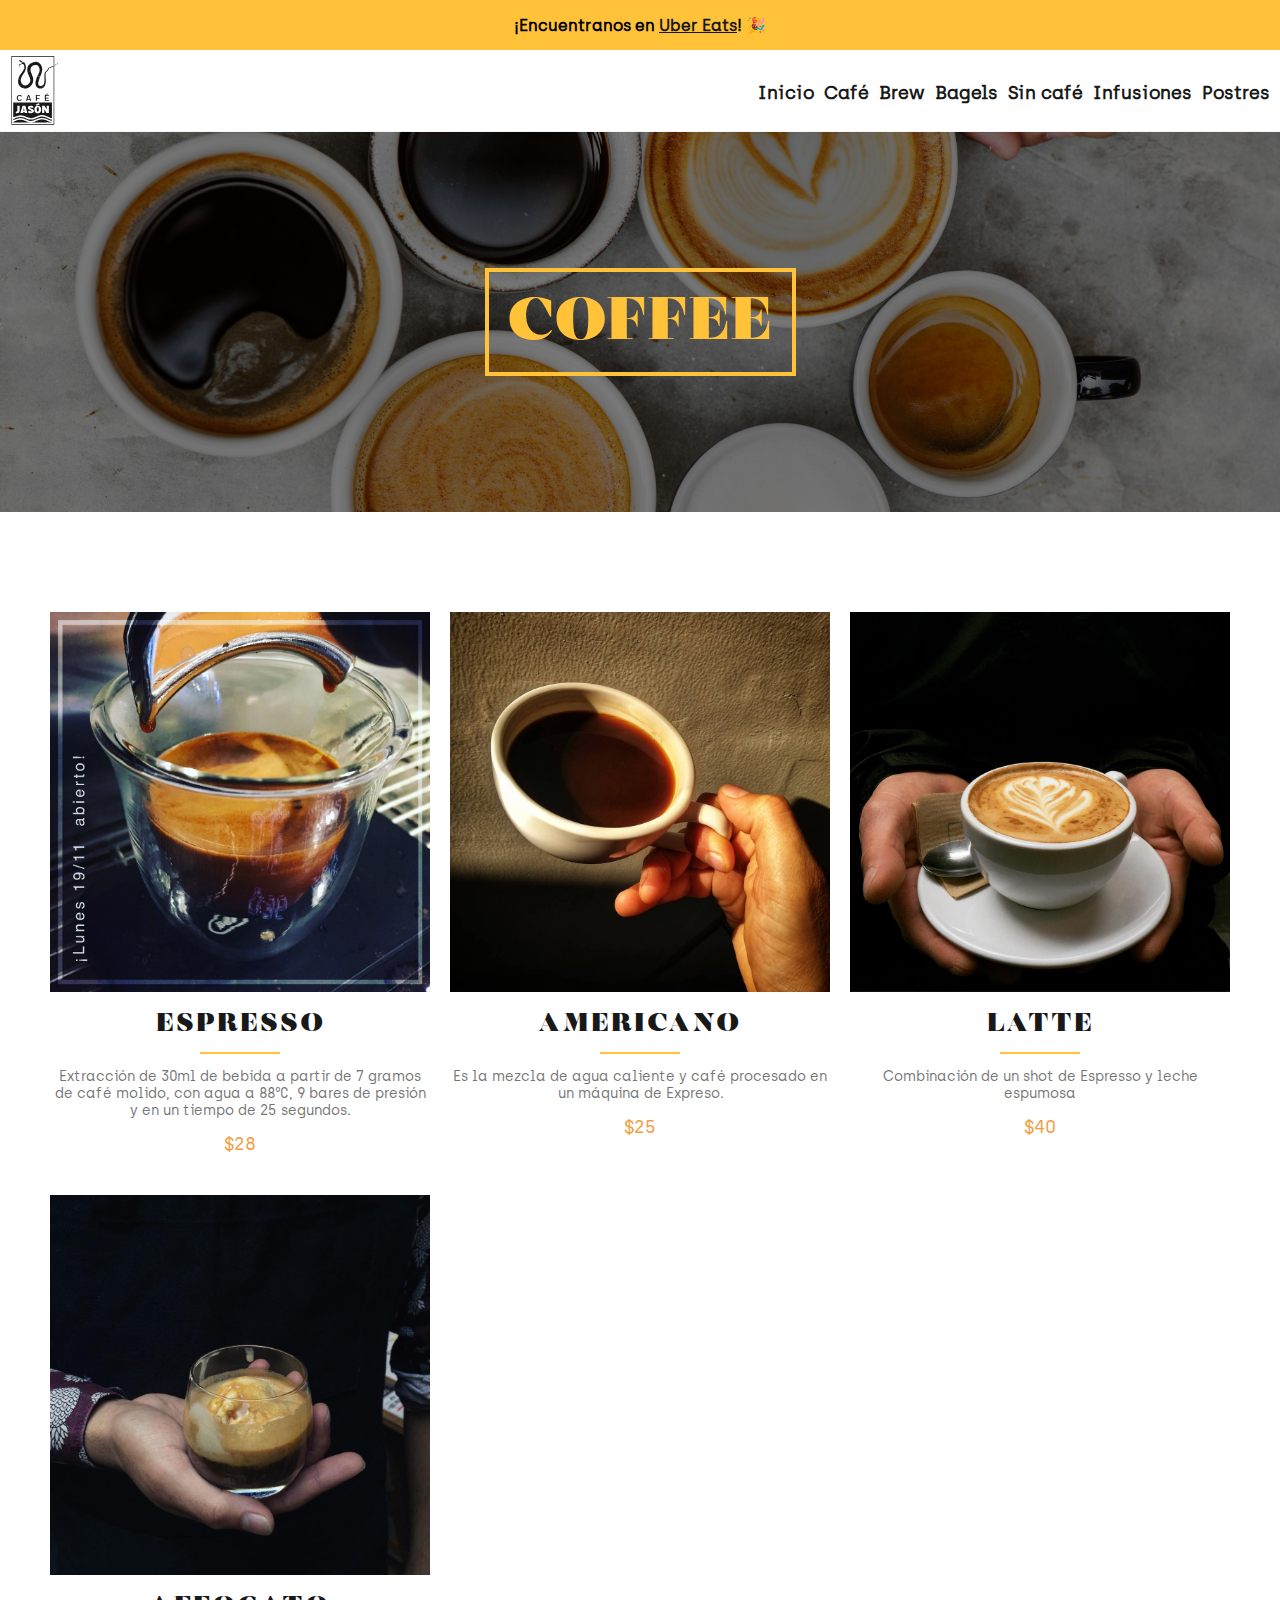
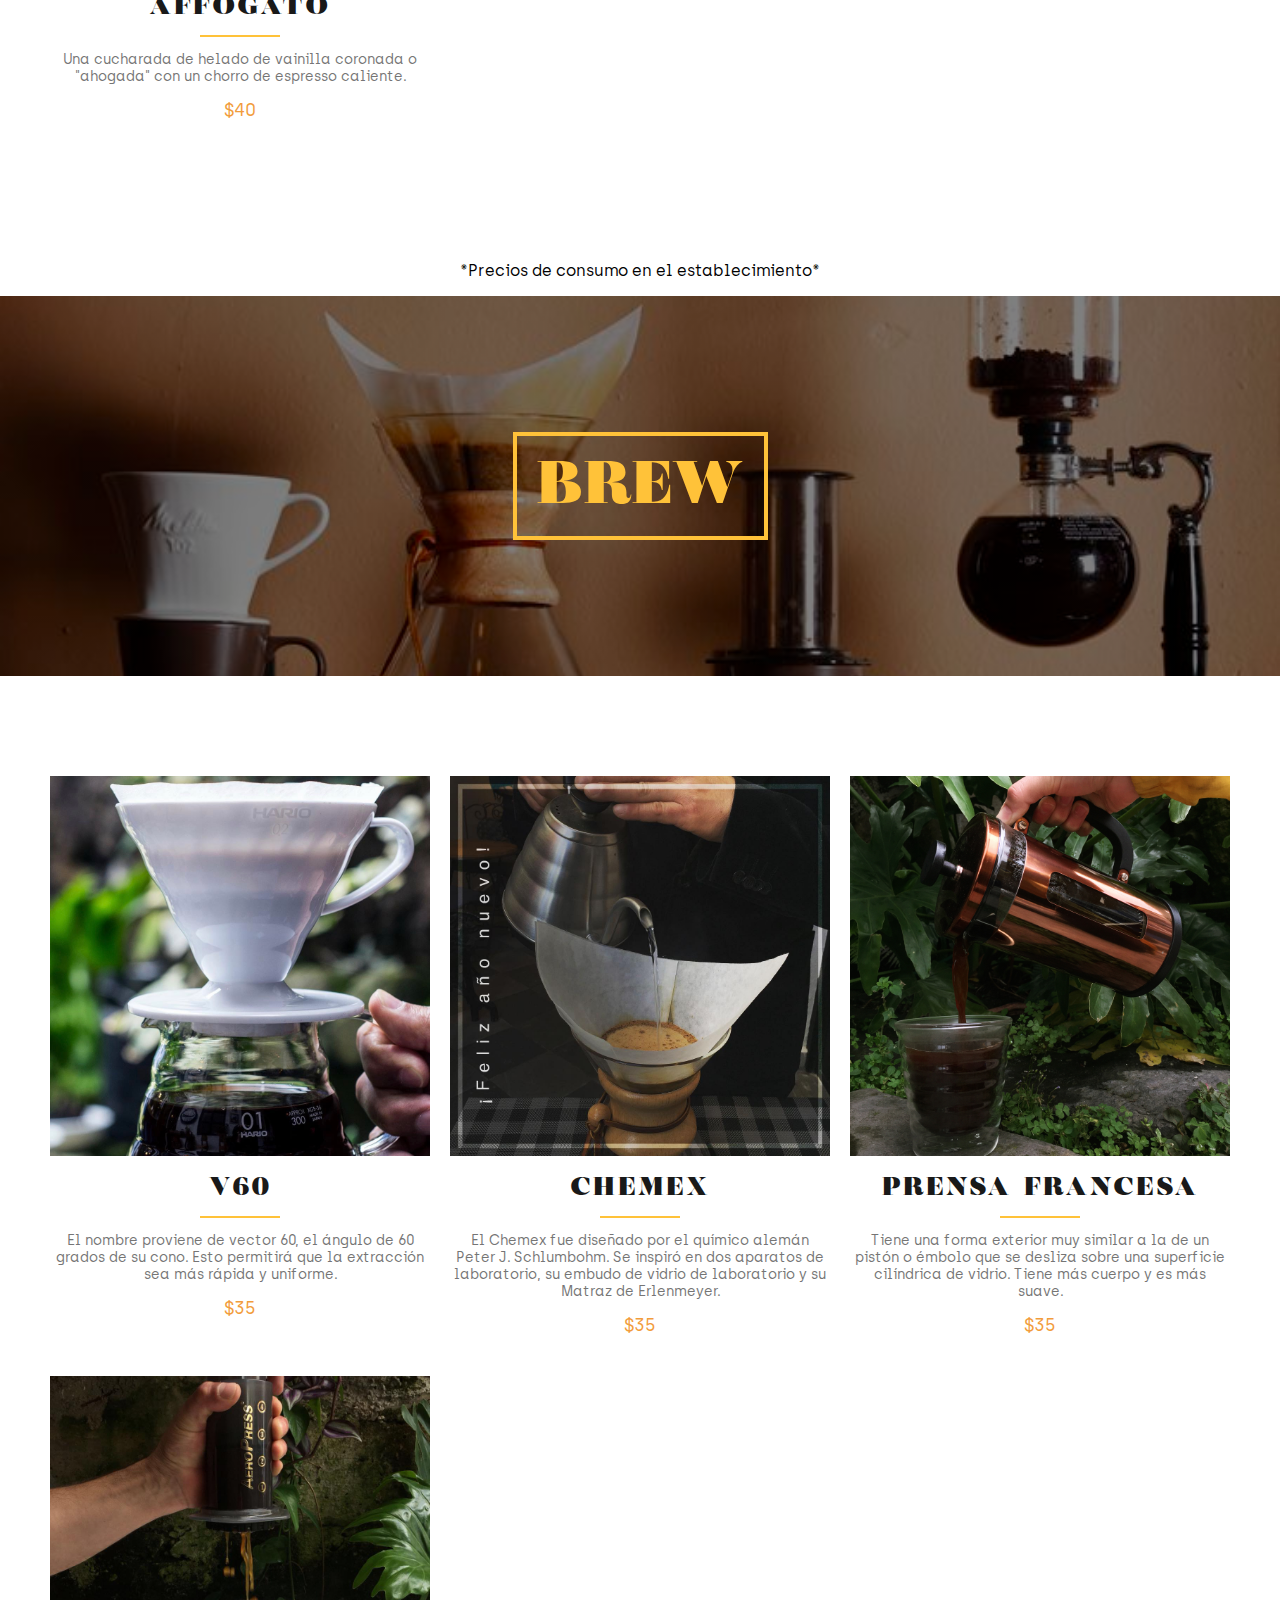
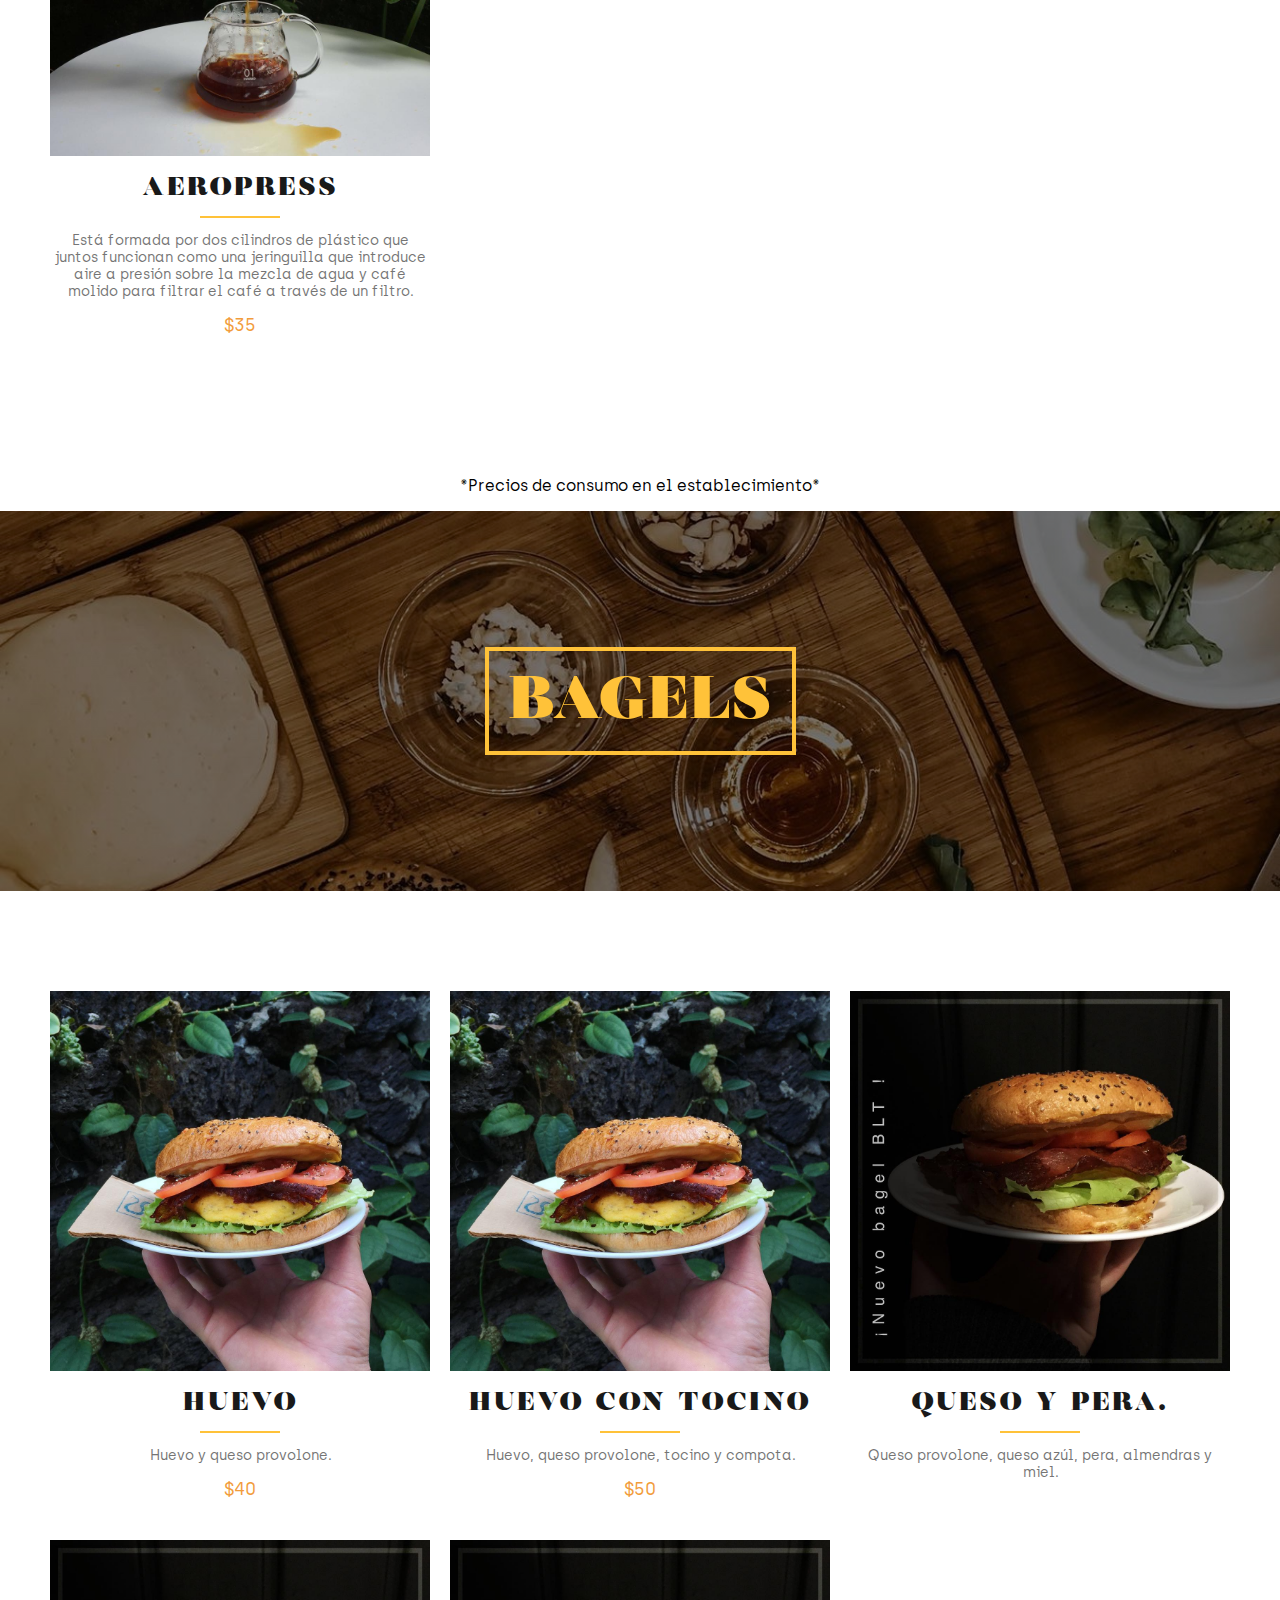
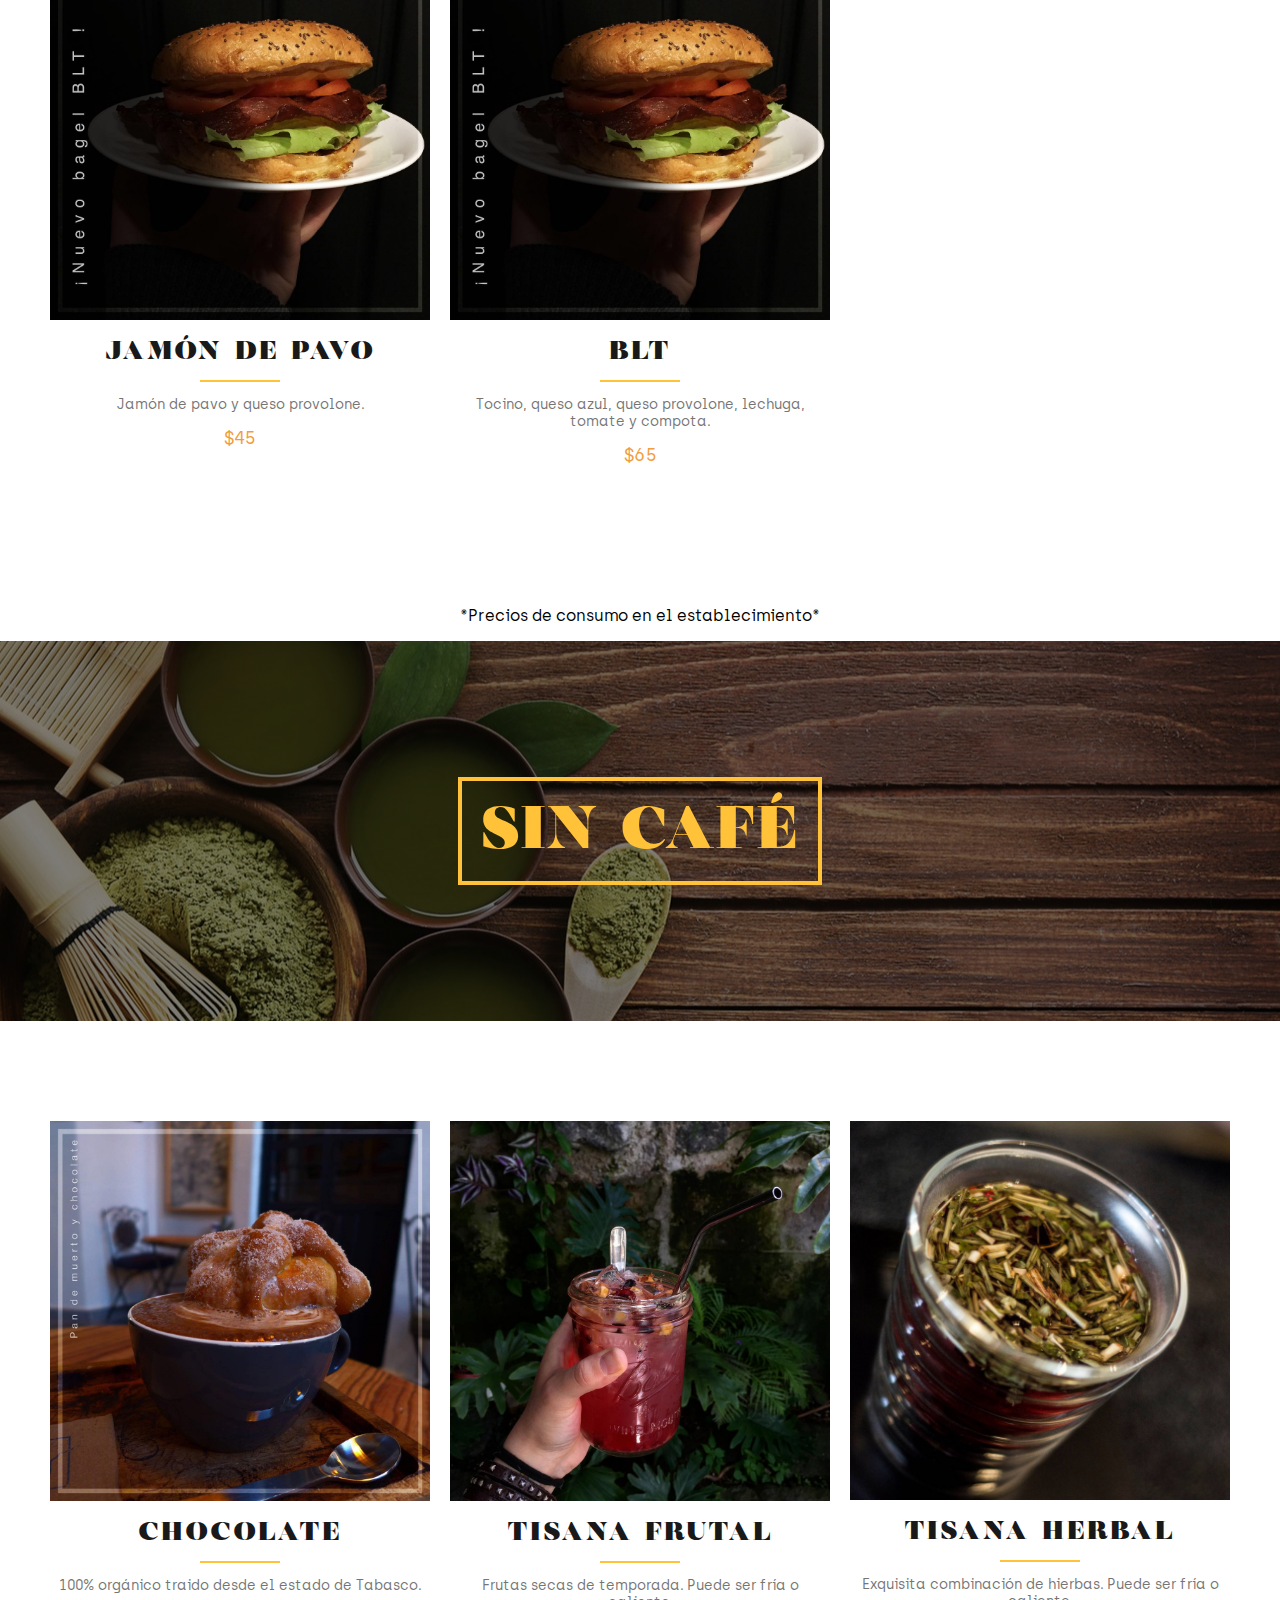
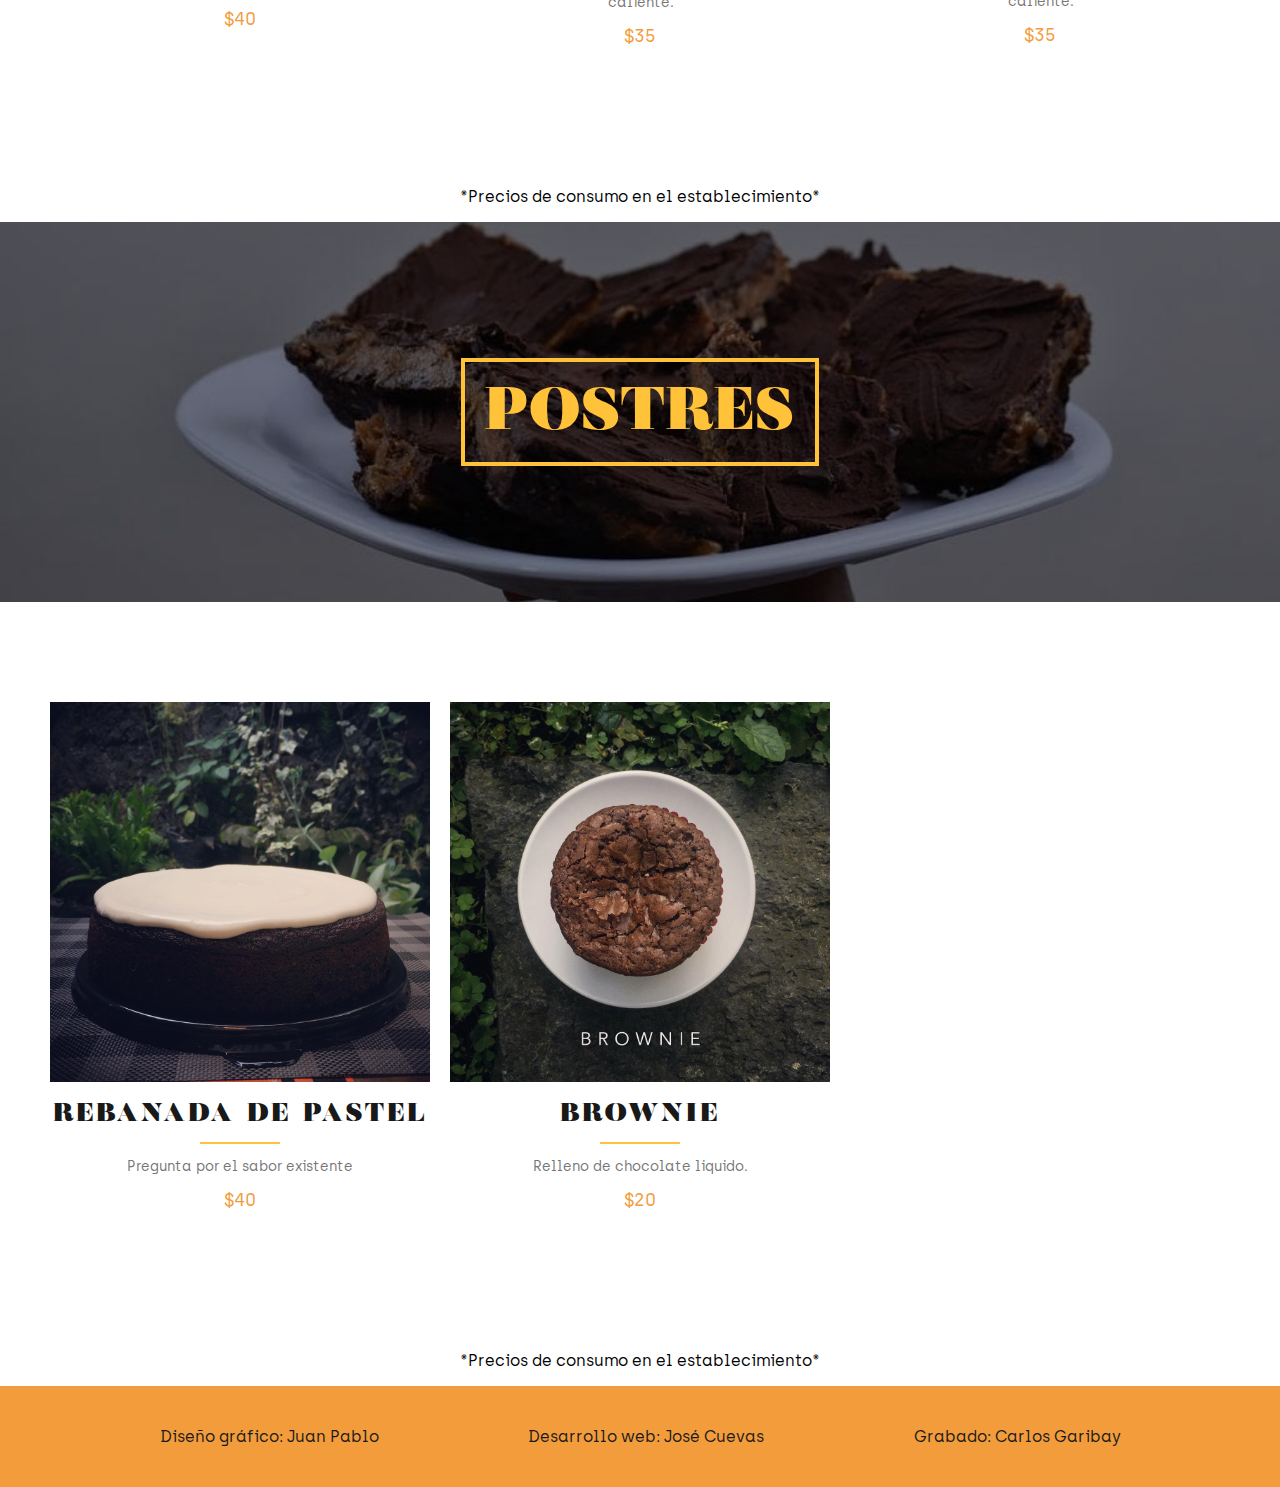
==== menu.html @ ea9ba195 "Cleaned up commented code" ====
<!DOCTYPE html>
<html lang="es">
<head>
    <meta charset="UTF-8">
    <meta name="viewport" content="width=device-width, initial-scale=1.0">
    <meta http-equiv="X-UA-Compatible" content="ie=edge">
    <link href="https://fonts.googleapis.com/css?family=Merriweather|Pathway+Gothic+One|Raleway:700&display=swap" rel="stylesheet">
    <link rel="stylesheet" href="./css/style.css">
    <title>Café Jasón</title>
</head>
<body>
    <i class="icon-menu burger-button" id="burger-button"></i>
    <header class="">
            <div class="fake-header">
                <p class="header-message"><strong>¡Encuentranos en <a href="https://www.ubereats.com/es-MX/xalapa/food-delivery/cafe-jason-xalapa/3NsdIr1FREWdpQRIB-o-Zg/" target="_blank">Uber Eats</a>! 🎉</strong></p>
            </div>
            <div class="main-header">
                <div class="wrapper">
                    <div class="main-navbar-container">
                        <figure class="logo">
                            <a href="./index.html">
                                <img src="./img/logo-black.svg" alt="Logo" width="50px">
                            </a>
                        </figure>
                        <nav class="main-navbar">
                            <ul>
                                <li><a class="menu-link" href="./index.html">Inicio</a></li>
                                <li><a class="menu-link" href="#cafe">Café</a></li>
                                <li><a class="menu-link" href="#brew-bar">Brew</a></li>
                                <li><a class="menu-link" href="#bagels">Bagels</a></li>
                                <li><a class="menu-link" href="#no-coffee">Sin café</a></li>
                                <li><a class="menu-link" href="#no-coffee">Infusiones</a></li>
                                <li><a class="menu-link" href="#desserts">Postres</a></li>
                            </ul>
                        </nav>
                    </div>
                </div>
            </div>
        </header>
    <section id="menu">
        <article id="cafe">
            <div class="menu-banner">
                <h2><span>Coffee</span></h2>
            </div>
            <div class="items-container menu-wrapper">
                <div class="item-card">
                    <div class="item-img-container">
                        <img src="./img/espresso.JPG" alt="Café Espresso">
                    </div>
                    <h3>Espresso</h3>
                    <hr>
                    <p class="item-description">Extracción de 30ml de bebida a partir de 7 gramos de café molido, con agua a 88°C, 9 bares de presión y en un tiempo de 25 segundos.</p>
                    <p class="price">$28</p>
                </div>
                <div class="item-card">
                    <div class="item-img-container">
                        <img src="./img/americano.JPG" alt="Café Americano">
                    </div>
                    <h3>Americano</h3>
                    <hr>
                    <p class="item-description">Es la mezcla de agua caliente y café procesado en un máquina de Expreso.</p>
                    <p class="price">$25</p>
                </div>
                <div class="item-card">
                    <div class="item-img-container">
                        <img src="./img/latte.JPG" alt="Café Latte">
                    </div>
                    <h3>Latte</h3>
                    <hr>
                    <p class="item-description">Combinación de un shot de Espresso y leche espumosa</p>
                    <p class="price">$40</p>
                </div>
                <div class="item-card">
                    <div class="item-img-container">
                        <img src="./img/affogato.JPG" alt="Café Affogato">
                    </div>
                    <h3>Affogato</h3>
                    <hr>
                    <p class="item-description">Una cucharada de helado de vainilla coronada o "ahogada" con un chorro de espresso caliente.</p>
                    <p class="price">$40</p>
                </div>
            </div>
            <p class="price-disclaimer">*Precios de consumo en el establecimiento*</p>
        </article>
        <article id="brew-bar">
            <div class="menu-banner">
                <h2><span>Brew</span></h2>
            </div>
            <div class="items-container menu-wrapper">
                <div class="item-card">
                    <div class="item-img-container"><img src="./img/v60.jpg" alt="Café V60"></div>
                    <h3>V60</h3>
                    <hr>
                    <p class="item-description">El nombre proviene de vector 60, el ángulo de 60 grados de su cono. Esto permitirá que la extracción sea más rápida y uniforme.</p>
                    <p class="price">$35</p>
                </div>
                <div class="item-card">
                    <div class="item-img-container"><img src="./img/chemex.JPG" alt="Café Chemex"></div>
                    <h3>Chemex</h3>
                    <hr>
                    <p class="item-description">El Chemex fue diseñado por el químico alemán Peter J. Schlumbohm. Se inspiró en dos aparatos de laboratorio, su embudo de vidrio de laboratorio y su Matraz de Erlenmeyer.</p>
                    <p class="price">$35</p>
                </div>
                <div class="item-card">
                    <div class="item-img-container"><img src="./img/french-press.JPG" alt="Café Prensa Francesa"></div>
                    <h3>Prensa Francesa</h3>
                    <hr>
                    <p class="item-description">Tiene una forma exterior muy similar a la de un pistón o émbolo que se desliza sobre una superficie cilíndrica de vidrio. Tiene más cuerpo y es más suave.</p>
                    <p class="price">$35</p>
                </div>
                <div class="item-card">
                    <div class="item-img-container"><img src="./img/aeropress.jpg" alt="Café Aeropress"></div>
                    <h3>Aeropress</h3>
                    <hr>
                    <p class="item-description">Está formada por dos cilindros de plástico que juntos funcionan como una jeringuilla que introduce aire a presión sobre la mezcla de agua y café molido para filtrar el café a través de un filtro.</p>
                    <p class="price">$35</p>
                </div>
            </div>
            <p class="price-disclaimer">*Precios de consumo en el establecimiento*</p>
        </article>
        <article id="bagels">
            <div class="menu-banner">
                <h2><span>Bagels</span></h2>
            </div>
            <div class="items-container menu-wrapper">
                <div class="item-card">
                    <div class="item-img-container"><img src="./img/bagel-bacon-eggs.JPG" alt=""></div>
                    <h3>Huevo</h3>
                    <hr>
                    <p class="item-description">Huevo y queso provolone.</p>
                    <p class="price">$40</p>
                </div>
                <div class="item-card">
                    <div class="item-img-container"><img src="./img/bagel-bacon-eggs.JPG" alt=""></div>
                    <h3>Huevo con tocino</h3>
                    <hr>
                    <p class="item-description">Huevo, queso provolone, tocino y compota.</p>
                    <p class="price">$50</p>
                </div>
                <div class="item-card">
                    <div class="item-img-container"><img src="./img/bagel-blt.JPG" alt=""></div>
                    <h3>Queso y pera.</h3>
                    <hr>
                    <p class="item-description">Queso provolone, queso azúl, pera, almendras y miel.</p>
                    <p class="price"></p>
                </div>
                <div class="item-card">
                    <div class="item-img-container"><img src="./img/bagel-blt.JPG" alt=""></div>
                    <h3>Jamón de pavo</h3>
                    <hr>
                    <p class="item-description">Jamón de pavo y queso provolone.</p>
                    <p class="price">$45</p>
                </div>
                <div class="item-card">
                    <div class="item-img-container"><img src="./img/bagel-blt.JPG" alt=""></div>
                    <h3>BLT</h3>
                    <hr>
                    <p class="item-description">Tocino, queso azul, queso provolone, lechuga, tomate y compota.</p>
                    <p class="price">$65</p>
                </div>
            </div>
            <p class="price-disclaimer">*Precios de consumo en el establecimiento*</p>
        </article>
        <article id="no-coffee">
            <div class="menu-banner">
                <h2><span>Sin café</span></h2>
            </div>
            <div class="items-container menu-wrapper">
                <div class="item-card">
                    <div class="item-img-container"><img src="./img/chocolate.JPG" alt="Chocolate caliente"></div>
                    <h3>Chocolate</h3>
                    <hr>
                    <p class="item-description">100% orgánico traido desde el estado de Tabasco.</p>
                    <p class="price">$40</p>
                </div>
                <div class="item-card">
                    <div class="item-img-container"><img src="./img/tisana-frutal.JPG" alt="Tisana Frutal"></div>
                    <h3>Tisana Frutal</h3>
                    <hr>
                    <p class="item-description">Frutas secas de temporada. Puede ser fría o caliente.</p>
                    <p class="price">$35</p>
                </div>
                <div class="item-card">
                    <div class="item-img-container"><img src="./img/tisana-herbal.jpg" alt="Tisana Herbal"></div>
                    <h3>Tisana Herbal</h3>
                    <hr>
                    <p class="item-description">Exquisita combinación de hierbas. Puede ser fría o caliente.</p>
                    <p class="price">$35</p>
                </div>
            </div>
            <p class="price-disclaimer">*Precios de consumo en el establecimiento*</p>
        </article>
        <article id="desserts">
            <div class="menu-banner">
                <h2><span>Postres</span></h2>
            </div>
            <div class="items-container menu-wrapper">
                <div class="item-card">
                    <div class="item-img-container"><img src="./img/cake.JPG" alt="Pastel de chocolate"></div>
                    <h3>Rebanada de Pastel</h3>
                    <hr>
                    <p class="item-description">Pregunta por el sabor existente</p>
                    <p class="price">$40</p>
                </div>
                <div class="item-card">
                    <div class="item-img-container"><img src="./img/brownie.JPG" alt="Brownie"></div>
                    <h3>Brownie</h3>
                    <hr>
                    <p class="item-description">Relleno de chocolate liquido.</p>
                    <p class="price">$20</p>
                </div>
            </div>
            <p class="price-disclaimer">*Precios de consumo en el establecimiento*</p>
        </article>
    </section>
    <footer>
        <div class="footer-content-container wrapper">
            <p class="footer-link">Diseño gráfico: <a href="https://www.instagram.com/theurel__/" target="_blank">Juan Pablo</a></p>
            <p class="footer-link">Desarrollo web: <a href="https://github.com/JoseCrz" target="_blank">José Cuevas</a></p>
            <p class="footer-link">Grabado: <a href="#" target="_blank">Carlos Garibay</a></p>
        </div>
    </footer>
    <script src="./js/zenscroll-min.js"></script>
    <script>
        const mainNavbar = document.querySelector('.main-navbar')
        const burgerButton = document.getElementById('burger-button')
        const menuLinks = document.querySelectorAll('.menu-link')

        burgerButton.addEventListener('click', () => {
            mainNavbar.classList.toggle('active')
        })

        for (let i = 0; i < menuLinks.length; i++) {
            menuLinks.item(i).addEventListener('click', () => {
                mainNavbar.classList.toggle('active')
            })
        }
    </script>
</body>
</html>
---- css/style.css ----
@font-face {
    font-family: Coachella;
    src: url("../fonts/Coachella-Regular.otf");
}

@font-face {
    font-family: Coachella;
    src: url("../fonts/Coachella-Black.otf");
    font-weight: 700;
    font-style: bold;
}

@font-face {
    font-family: Archia;
    src: url("../fonts/Archia-regular.ttf");
}

@font-face {
  font-family: 'icomoon';
  src:  url('../fonts/icomoon.eot?tc7q2y');
  src:  url('../fonts/icomoon.eot?tc7q2y#iefix') format('embedded-opentype'),
    url('../fonts/icomoon.ttf?tc7q2y') format('truetype'),
    url('../fonts/icomoon.woff?tc7q2y') format('woff'),
    url('../fonts/icomoon.svg?tc7q2y#icomoon') format('svg');
  font-weight: normal;
  font-style: normal;
}

:root {
    --primary-color: #9E9E9E;
    --dark-primary-color: #616161;
    --light-primary-color: #FFF;
    --light-accent-color: #ffc239;
    --dark-accent-color: #F29C3C;
    --dark-primary-text: #191919;
    --light-primary-text: #757575;
    --divider-color: #F5F5F5;
    --transparent-black: rgba(0, 0, 0, 0.5);
}

* {
    box-sizing: border-box;
}

body {
    margin: 0;
    padding: 0;
    background: var(--light-primary-color);
    font-family: Archia, sans-serif;
}

h1, h2, h3, h4, h5, h6 {
    font-family: Coachella, sans-serif;
}

a {
    text-decoration: none;
}

header {
    /* border: 2px solid red; */
    /* background: var(--light-accent-color); */
    position: -webkit-sticky;
    position: sticky;
    top: 0;
    z-index: 999;
    /* -webkit-box-shadow: 0 0 10px rgba(0, 0, 0, .2);
    box-shadow: 0 0 10px rgba(0, 0, 0, .2); */
}

.wrapper {
    max-width: 1280px;
    margin: 0 auto;
    padding: 0 10px;
    /* border: 1px solid pink; */
}

[class^="icon-"], [class*=" icon-"] {
  /* use !important to prevent issues with browser extensions that change fonts */
  font-family: 'icomoon' !important;
  font-style: normal;
  font-weight: normal;
  font-variant: normal;
  text-transform: none;
  line-height: 1;

  /* Better Font Rendering =========== */
  -webkit-font-smoothing: antialiased;
  -moz-osx-font-smoothing: grayscale;
}

.icon-menu:before {
  content: "\e9bd";
}

.burger-button {
    display: none;
    background: var(--light-accent-color);
    position: fixed;
    right: 5px;
    top: 0px;
    width: 50px;
    height: 50px;
    font-size: 24px;
    border-radius: 50%;
    line-height: 50px;
    text-align: center;
    z-index: 1000;
}

.fake-header {
    background: var(--light-accent-color);
    height: 50px;
    display: flex;
    justify-content: center;
    align-items: center;
}

.header-message a {
    color: var(--dark-primary-text);
    text-decoration: underline;
}

.header-message a:hover {
    color: white;
    text-decoration: underline;
}

.main-header {
    border-bottom: 1px solid var(--divider-color);
    background: white;
}

.main-navbar-container {
    padding-top: 5px;
    display: flex;
    justify-content: space-between;
    align-items: center;
    /* border: 1px solid blue; */
}

.logo {
    margin: 0;
}


.main-navbar ul {
    display: -webkit-box;
    display: -ms-flexbox;
    display: flex;
    -webkit-box-pack: space-evenly;
    -ms-flex-pack: space-evenly;
    justify-content: space-evenly;
    padding: 0;
}

.main-navbar li {
    list-style: none;
    margin-left: 10px;
}

.main-navbar li a {
    text-decoration: none;
    color: var(--dark-primary-text);
    font-weight: 700;
    font-size: 18px;
}

.main-navbar li a:hover {
    color: var(--dark-accent-color);
}



.hero {
    /* border: 1px solid lightcoral; */
    background: white;
    /* max-height: 80vh; */
    /* width: 100vw;
    height: 100vh; */
    /* background-size: cover;
    background-position: center top;
    background-repeat: no-repeat; */
    /* background-attachment: fixed; */
}

.hero-content {
    display: flex;
    /* border: 1px solid blue; */
}

.hero-text {
    /* border: 5px solid limegreen; */
    display: flex;
    align-items: center;
}

.hero-text-container {
    max-width: 80%;
}

.hero-img-container {
    /* border: 5px solid orange; */
}

.hero h1 {
    margin: 0;
    font-size: 92px;
    color: var(--dark-primary-text);
}
.hero-img {
    width: 500px;
}

.hero-cta-container {
    display: -webkit-box;
    display: -ms-flexbox;
    display: flex;
    -webkit-box-pack: center;
    -ms-flex-pack: center;
    justify-content: flex-end;
    /* border: 1px solid red; */
    padding-top: 12px;
    text-transform: uppercase;
}

.hero-cta {
    display: inline-block;
    font-weight: 700;
    text-transform: uppercase;
    font-size: 20px;
    text-align: center;
    padding: 12px 24px;
    transition: cubic-bezier(0.215, 0.610, 0.355, 1) .3s;
    border-radius: 5px;
    /* margin-right: 15px; */
    /* -webkit-transition: cubic-bezier(0.215, 0.610, 0.355, 1) .3s;
    -webkit-box-shadow: 0px 0px 5px 0px rgba(0,0,0,0.75);
    -moz-box-shadow: 0px 0px 5px 0px rgba(0,0,0,0.75);
    box-shadow: 0px 0px 5px 0px rgba(0,0,0,0.75); */
}

.hero-cta.yellow {
    border: 3px solid var(--light-accent-color);
    color: var(--dark-primary-text);
    background: var(--light-accent-color);
}

.hero-cta.black {
    border: 3px solid var(--dark-primary-text);
    color: var(--dark-primary-text);
    background: transparent;
}

.hero-cta:hover {
    cursor: pointer;
    -webkit-transform: translateY(-3px);
    transform: translateY(-3px);
}

.hero-cta:active {
    -webkit-transform: translateY(3px);
    transform: translateY(3px);
}

/* .landing-hero {
    background-image: url("../img/grabado-horizontal.jpg");
} */

/* .hero-logo-container {
    margin-top: 100px;
}
*/

.logo-container img {
    width: 50px;
} 

.menu-navbar {
    display: -webkit-box;
    display: -ms-flexbox;
    display: flex;
    -webkit-box-pack: justify;
    -ms-flex-pack: justify;
    justify-content: space-between;
    -webkit-box-align: center;
    -ms-flex-align: center;
    align-items: center;
    padding: 10px 0;
}

.menu-navbar ul {
    display: -webkit-box;
    display: -ms-flexbox;
    display: flex;
    -webkit-box-pack: space-evenly;
    -ms-flex-pack: space-evenly;
    justify-content: space-evenly;
}

.menu-navbar li {
    list-style: none;
    margin-left: 10px;
}

.menu-navbar li a {
    text-decoration: none;
    color: var(--dark-primary-text);
    font-weight: 700;
    font-size: 18px;
}

.menu-navbar li a:hover {
    color: white;
}

.text-section {
    text-align: center;
    padding: 40px 0;
}

.text-section h2 {
    font-size: 60px;
    margin: 0;
}

.text-section p {
    font-size: 24px;
}

.yellow-section {
    background: var(--light-accent-color);
    color: var(--dark-primary-text);
}

.white-section {
    background: var(--light-primary-color);
    color: var(--dark-primary-text);
}

.black-section {
    background: var(--dark-primary-text);
    color: var(--light-accent-color);
}

.gray-section {
    background: #6A6D6D;
    color: var(--light-accent-color);
}

.text-wrapper-centered {
    width: 60%;
    margin: 0 auto;
    /* border: 1px solid blue; */
}

.text-wrapper-left {
    /* border: 1px solid cyan; */
    width: 50%;
}

.text-wrapper-right {
    /* border: 1px solid cyan; */
    width: 50%;
    margin-left: auto;
}

#kitchen {
    background-image: url("../img/iphone.jpg");
}

#alejandro {
    background-image: url("../img/fake-alejandro-2.jpg");
}

.img-section {
    max-height: 50vh;
    background-repeat: no-repeat;
    background-size: cover;
    background-position: center;
    color: white;
    padding: 100px;
}

.img-section h2 {
    font-size: 36px;
}

.img-section p {
    font-size: 18px;
}

#menu-preview {
    background: white;
}

.cta-button {
    display: inline-block;
    text-decoration: none;
    color: var(--dark-primary-text);
    text-transform: uppercase;
    background: var(--light-accent-color);
    padding: 12px 24px;
    font-weight: 700;
    font-size: 18px;
    font-family: Coachella;
    border-radius: 5px;
    -webkit-transition: cubic-bezier(0.215, 0.610, 0.355, 1) .3s;
    transition: cubic-bezier(0.215, 0.610, 0.355, 1) .3s;
}

.cta-button:hover {
    -webkit-transform: translateY(-3px);
    transform: translateY(-3px);
}

.cta-button:active {
    -webkit-transform: translateY(3px);
    transform: translateY(3px);
}

.sides-container {
    display: -webkit-box;
    display: -ms-flexbox;
    display: flex;
    height: 100vh;
}

.left, .right {
    width: 50vw;
    height: inherit;
}

.side-img {
    height: inherit;
    width: inherit;
    background-size: cover;
    background-position: center top;
    background-repeat: no-repeat;
}

.side.content {
    display: -webkit-box;
    display: -ms-flexbox;
    display: flex;
    -webkit-box-pack: center;
    -ms-flex-pack: center;
    justify-content: center;
    -webkit-box-align: center;
    -ms-flex-align: center;
    align-items: center;
    height: inherit;
}

.side-content-container {
    padding: 50px;
}

.side h2 {
    font-size: 50px;
    margin: 0;
}

.side p {
    font-size: 20px;
    margin-bottom: 28px;
}

.right.side.img .side-img {
    background-image: url("../img/food.JPG");
}

.left.side.img .side-img {
    background-image: url("../img/alejandro.JPG");
}

.carousel {
    width: 100%;
    overflow: scroll;
    padding: 30px;
    position: relative;
    /* border: 1px solid black; */
}

.carousel-container {
    white-space: nowrap;
    margin: 70px 0px;
    padding-bottom: 10px;
}

.carousel-item {
    width: 300px;
    height: 350px;
    background: var(--dark-accent-color);
    margin-right: 10px;
    display: inline-block;
    transition: 450ms all;
    transform-origin: center left;
    border-radius: 5px;
    overflow: hidden;
    position: relative;
}

.carousel-item:hover ~ .carousel-item {
    transform: translate3d(150px, 0, 0);
}

.carousel-container:hover .carousel-item {
    opacity: .3;
}

.carousel-container:hover .carousel-item:hover {
    transform: scale(1.5);
    opacity: 1;
}

.carousel-item-img {
    width: 100%;
    height: 100%;
    object-fit: cover;
}

.carousel-item-details {
    background: linear-gradient(to top, rgba(0, 0, 0, .9) 0%, rgba(0, 0, 0, 0) 100%);
    font-size: 10px;
    color: white;
    transition: 450ms opacity;
    position: absolute;
    top: 0;
    right: 0;
    left: 0;
    bottom: 0;
}

.squares-container {
    display: -webkit-box;
    display: -ms-flexbox;
    display: flex;
    align-items: center;
    height: 40vh;
}

.square {
    /* border: 1px solid lime; */
    width: 34%;
    height: 90%;
    display: -webkit-box;
    display: -ms-flexbox;
    display: flex;
    -webkit-box-pack: center;
    -ms-flex-pack: center;
    justify-content: center;
    -webkit-box-align: center;
    -ms-flex-align: center;
    /* align-items: center; */
}

.square-content {
    font-size: 18px;
    /* border: 1px solid red; */
}

.square-title {
    border-top: 5px solid;
    border-bottom: 5px solid;
    padding: 10px 0;
}

.black {
    background: var(--dark-primary-text);
    color: var(--light-accent-color);
}

.black .square-title {
    border-color: var(--light-accent-color);
}

.yellow .square-title {
    border-color: var(--dark-primary-text);
}

.yellow {
    background: var(--light-accent-color);
    color: var(--dark-primary-text);
}

.white {
    background: white;
}

.google-maps {
    width: 100%;
    height: 100%;
}

footer {
    background: var(--dark-accent-color);
    color: var(--dark-primary-text);
    padding: 25px 0;
}

.footer-content-container {
    display: -webkit-box;
    display: -ms-flexbox;
    display: flex;
    -webkit-box-pack: space-evenly;
    -ms-flex-pack: space-evenly;
    justify-content: space-evenly;
}

.footer-content-container a {
    color: var(--dark-primary-text);
}

.footer-content-container a:hover {
    color: var(--light-primary-color);
}

/* ------------------------------------------------ */

/*--------------- MENU STYLES--------------------- */

/* ------------------------------------------------ */

.menu-wrapper {
    max-width: 1200px;
    margin: 0 auto;
    /* border: 1px solid black; */
}

#menu h2 {
    margin: 0;
    font-size: 60px;
    letter-spacing: 2px;
    font-weight: 700;
    text-transform: uppercase;
    color: var(--light-accent-color);
}

#menu h2 span {
    background: transparent;
    border: 4px solid var(--light-accent-color);
    padding: 10px 20px;
}

.menu-banner {
    background-repeat: no-repeat;
    background-size: cover;
    background-position: center;
    height: 380px;
    display: -webkit-box;
    display: -ms-flexbox;
    display: flex;
    -webkit-box-pack: center;
    -ms-flex-pack: center;
    justify-content: center;
    -webkit-box-align: center;
    -ms-flex-align: center;
    align-items: center;
    /* background-attachment: fixed; */
}

#cafe .menu-banner {
    background-image: linear-gradient(var(--transparent-black),var(--transparent-black)), url("../img/cafe-banner.jpg");
}

#brew-bar .menu-banner {
    background-image: linear-gradient(var(--transparent-black),var(--transparent-black)), url("../img/brew-bar-banner.png");
}

#bagels .menu-banner {
    background-image: linear-gradient(var(--transparent-black),var(--transparent-black)), url("../img/bagels-banner.jpg");
}

#no-coffee .menu-banner {
    background-image: linear-gradient(var(--transparent-black),var(--transparent-black)), url("../img/no-coffee-banner.jpg")
}

#desserts .menu-banner {
    background-image: linear-gradient(var(--transparent-black),var(--transparent-black)), url("../img/desserts-banner.JPG")
}

.items-container {
    margin-top: 100px;
    margin-bottom: 100px;
    display: -webkit-box;
    display: -ms-flexbox;
    display: flex;
    -webkit-box-pack: justify;
    -ms-flex-pack: justify;
    /* justify-content: space-between; */
    -ms-flex-wrap: wrap;
    flex-wrap: wrap;
}

.item-card {
    width: 380px;
    margin: 0 10px 30px 10px;
    text-align: center;
    color: var(--dark-primary-text);
    overflow: hidden;
    /* border: 1px solid rgb(24, 24, 24); */
}

.item-card h3 {
    font-size: 26px;
    letter-spacing: 3px;
    text-transform: uppercase;
    margin: 10px 0;
}

.item-card hr {
    border: 1px solid var(--light-accent-color);
    width: 80px;
    /* height: 4px; */
    margin-bottom: 10px;
    /* background-image: url("../img/hr_short.png"); */
}

.item-description {
    color: var(--light-primary-text);
    font-size: 14px;
}

.item-img-container img {
    width: 100%;
    /* height: 392px; */
    -o-object-fit: cover;
    object-fit: cover;
}

.price {
    font-size: 18px;
    display: block;
    margin: 0 auto;
    width: 60px;
    color: var(--dark-accent-color);
    margin-bottom: 10px;
}

.price-disclaimer {
    text-align: center;
}

/* ------------------------------------------------ */

/*---------------- RESPONSIVE DESIGN--------------- */

/* ------------------------------------------------ */

@media screen and (orientation: portrait) {
    .landing-hero {
        background-image: url("../img/grabado-vertical.jpg");
    }
}

@media screen and (max-width: 1200px) {
    /* body {
        background: lightgoldenrodyellow;
    } */

    .menu-wrapper {
        max-width: 1000px;
    }

    .items-container {
        justify-content: space-between;
    }

    .item-card {
        width: 480px;
    }

    .item-img-container img {
        
        height: 392px;
    }

    .sides-container {
        height: 50vh;
    }
}

@media screen and (max-width: 1000px) {
    /* body {
        background: lightcyan;
    } */

    .menu-wrapper {
        max-width: 800px;
    }

    .item-card {
        width: 380px;
    }

    .item-img-container img {
        height: auto;
    }
}

@media screen and (max-width: 800px) {
    /* body {
        background: lightseagreen;
    } */

    .menu-wrapper {
        max-width: 600px;
    }

    .item-card {
        width: 100%;
    }
}

@media screen and (max-width: 767px) {
    .burger-button {
        display: block;
    }

    .main-navbar-container {
        display: block;
    }

    .main-navbar {
        position: fixed;
        background: white;
        z-index: 3;
        top: 0;
        left: -100vw;
        width: 100vw;
        height: 100vh;
        display: flex;
        justify-content: center;
        align-items: center;
        transition: .3s;
    }

    .main-navbar.active {
        left: 0;
    }

    .main-navbar-container .logo {
        text-align: center;
    }

    .main-navbar ul {
        height: 50%;
        margin: 0;
        display: flex;
        flex-flow: column;
        justify-content: space-between;

    }

    .main-navbar ul li {
        text-align: center;
        margin: 0;
        /* height: 50px; */
    }
    
    .main-navbar li a {
        justify-content: center;
        font-size: 32px;
    }
}

@media screen and (max-width: 375px) {
    
}
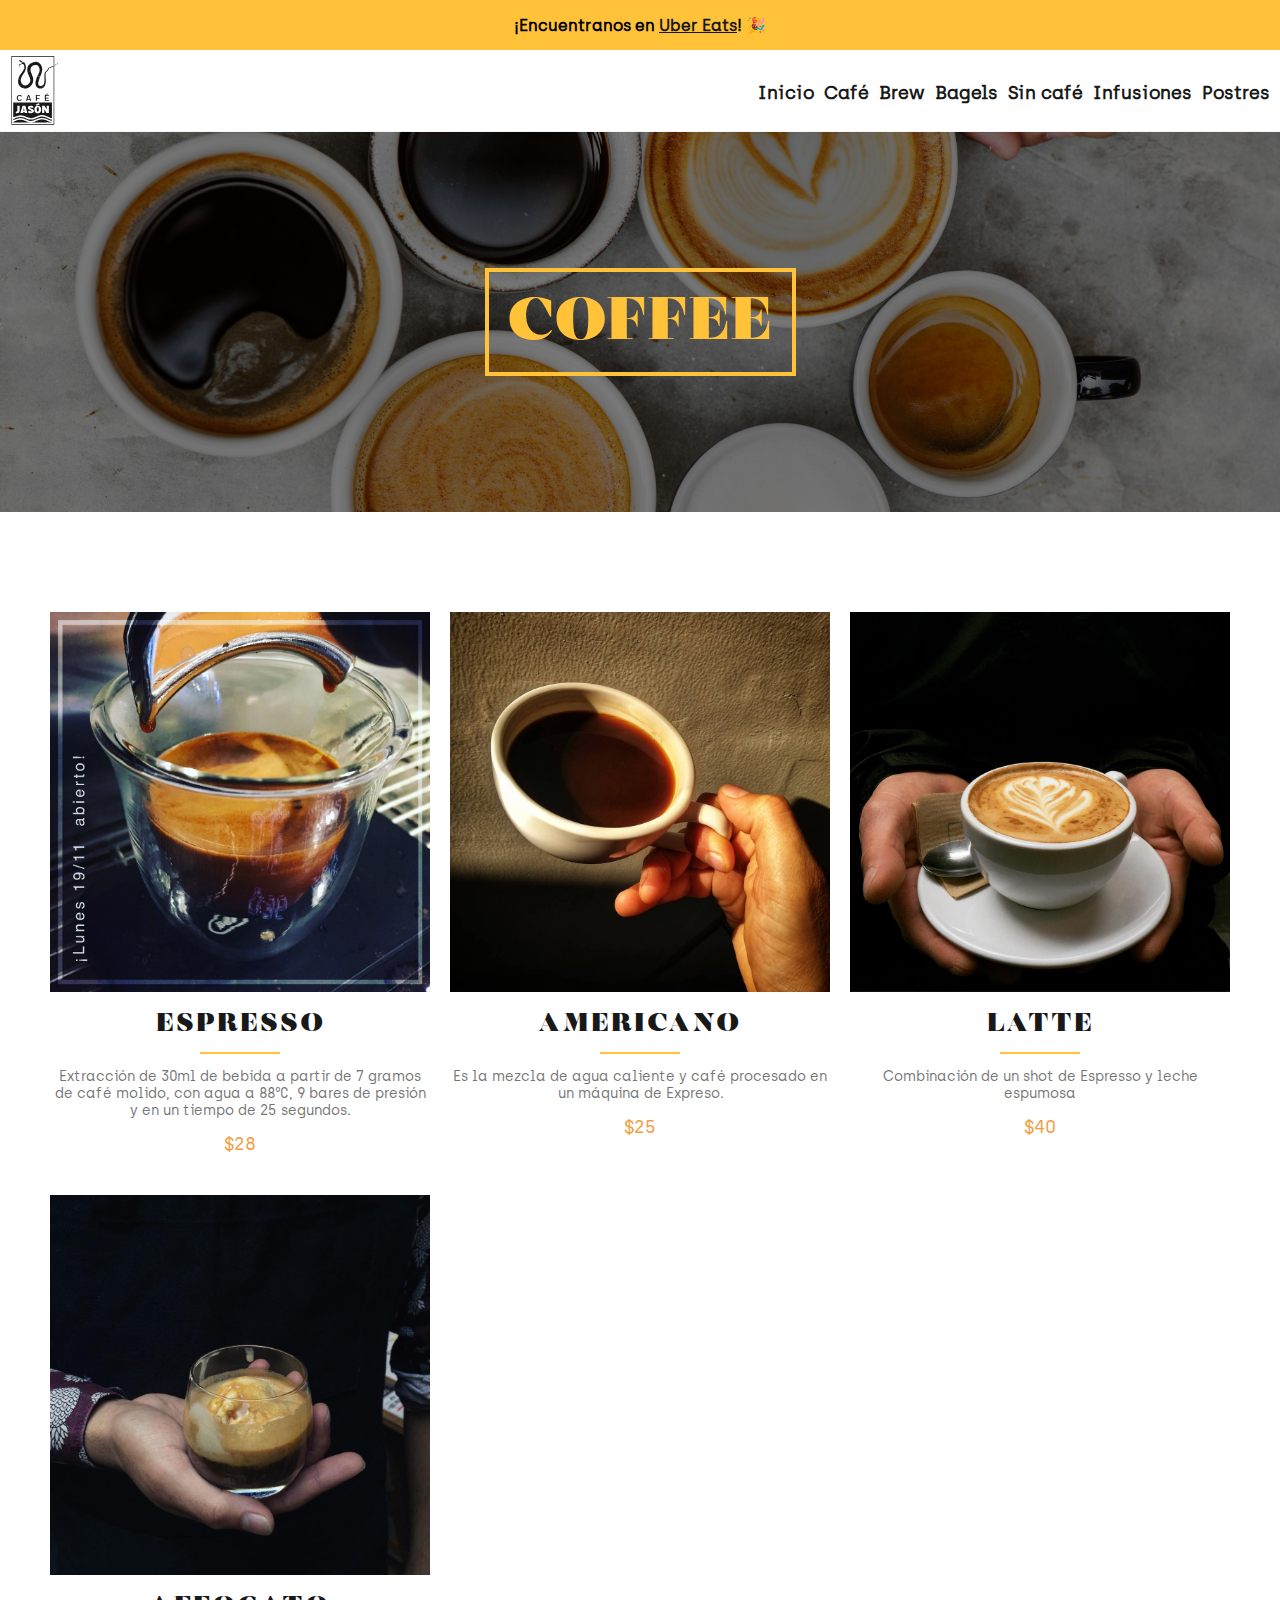
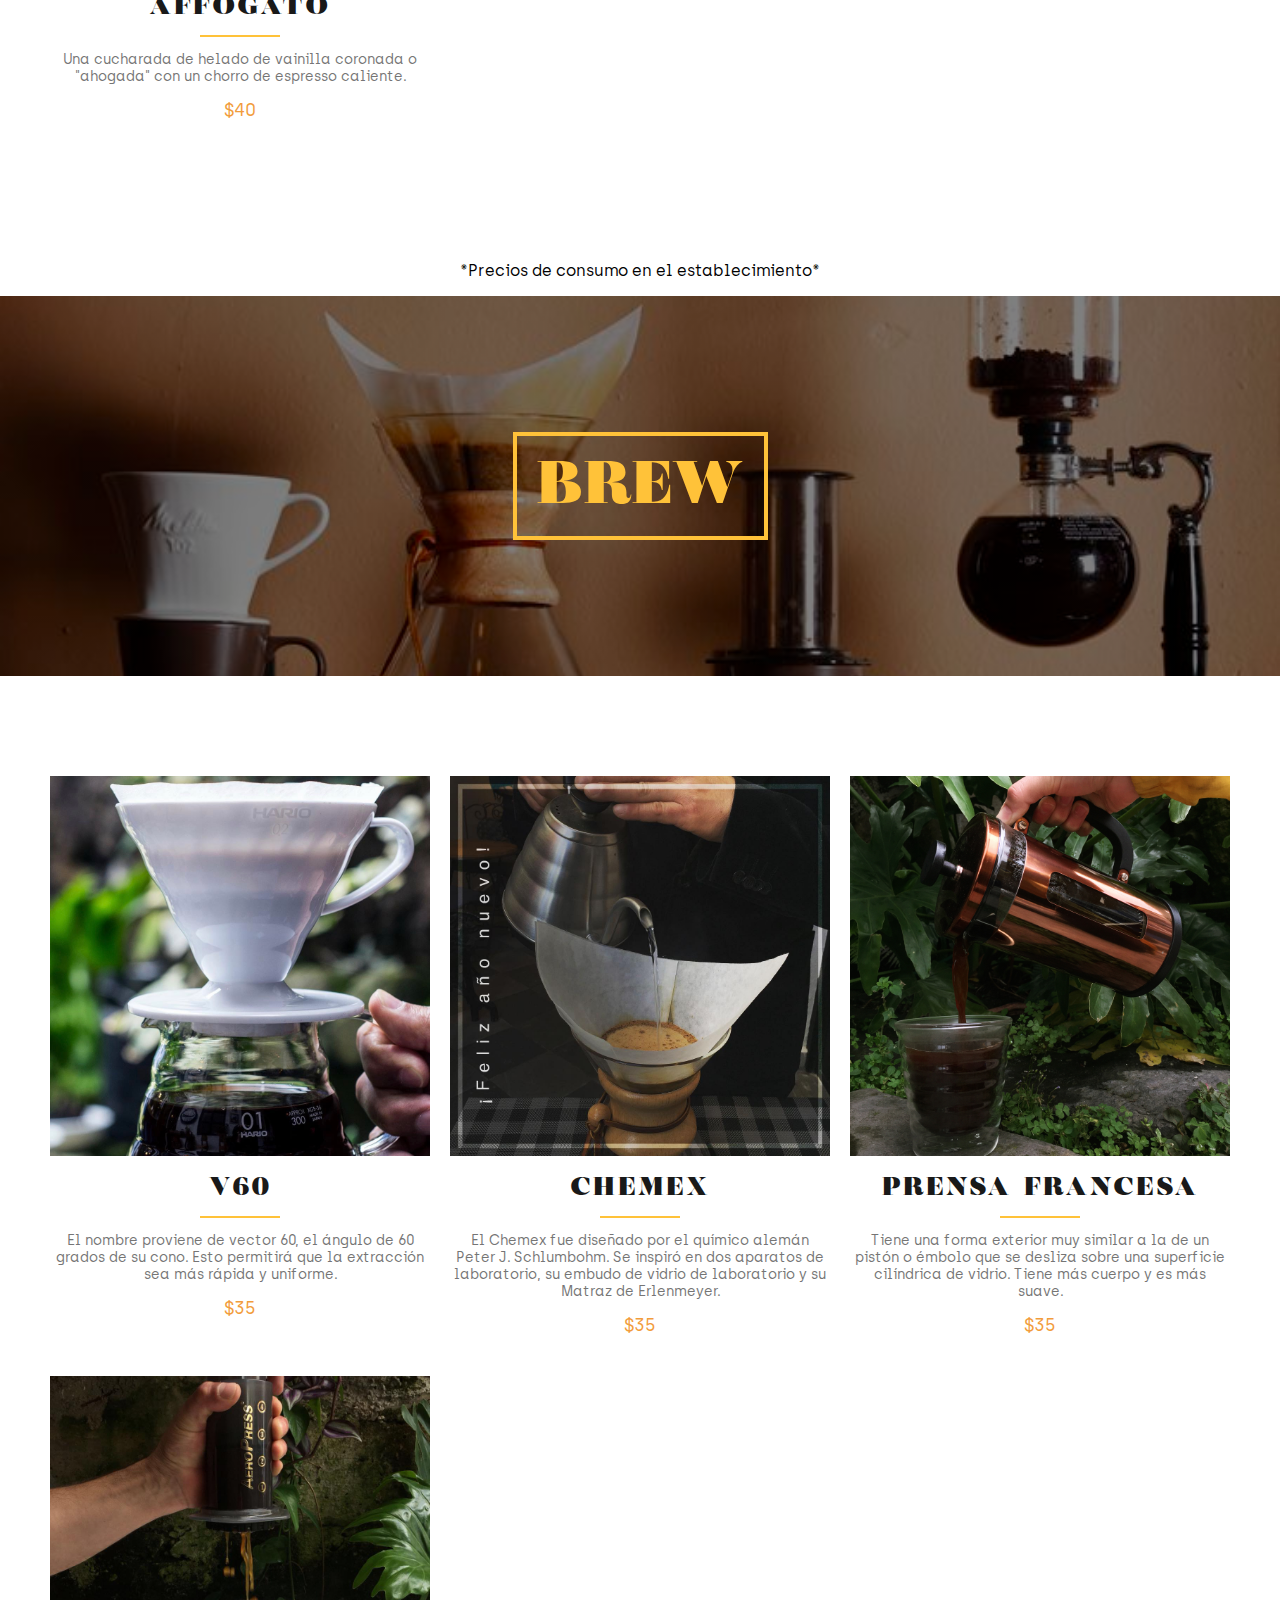
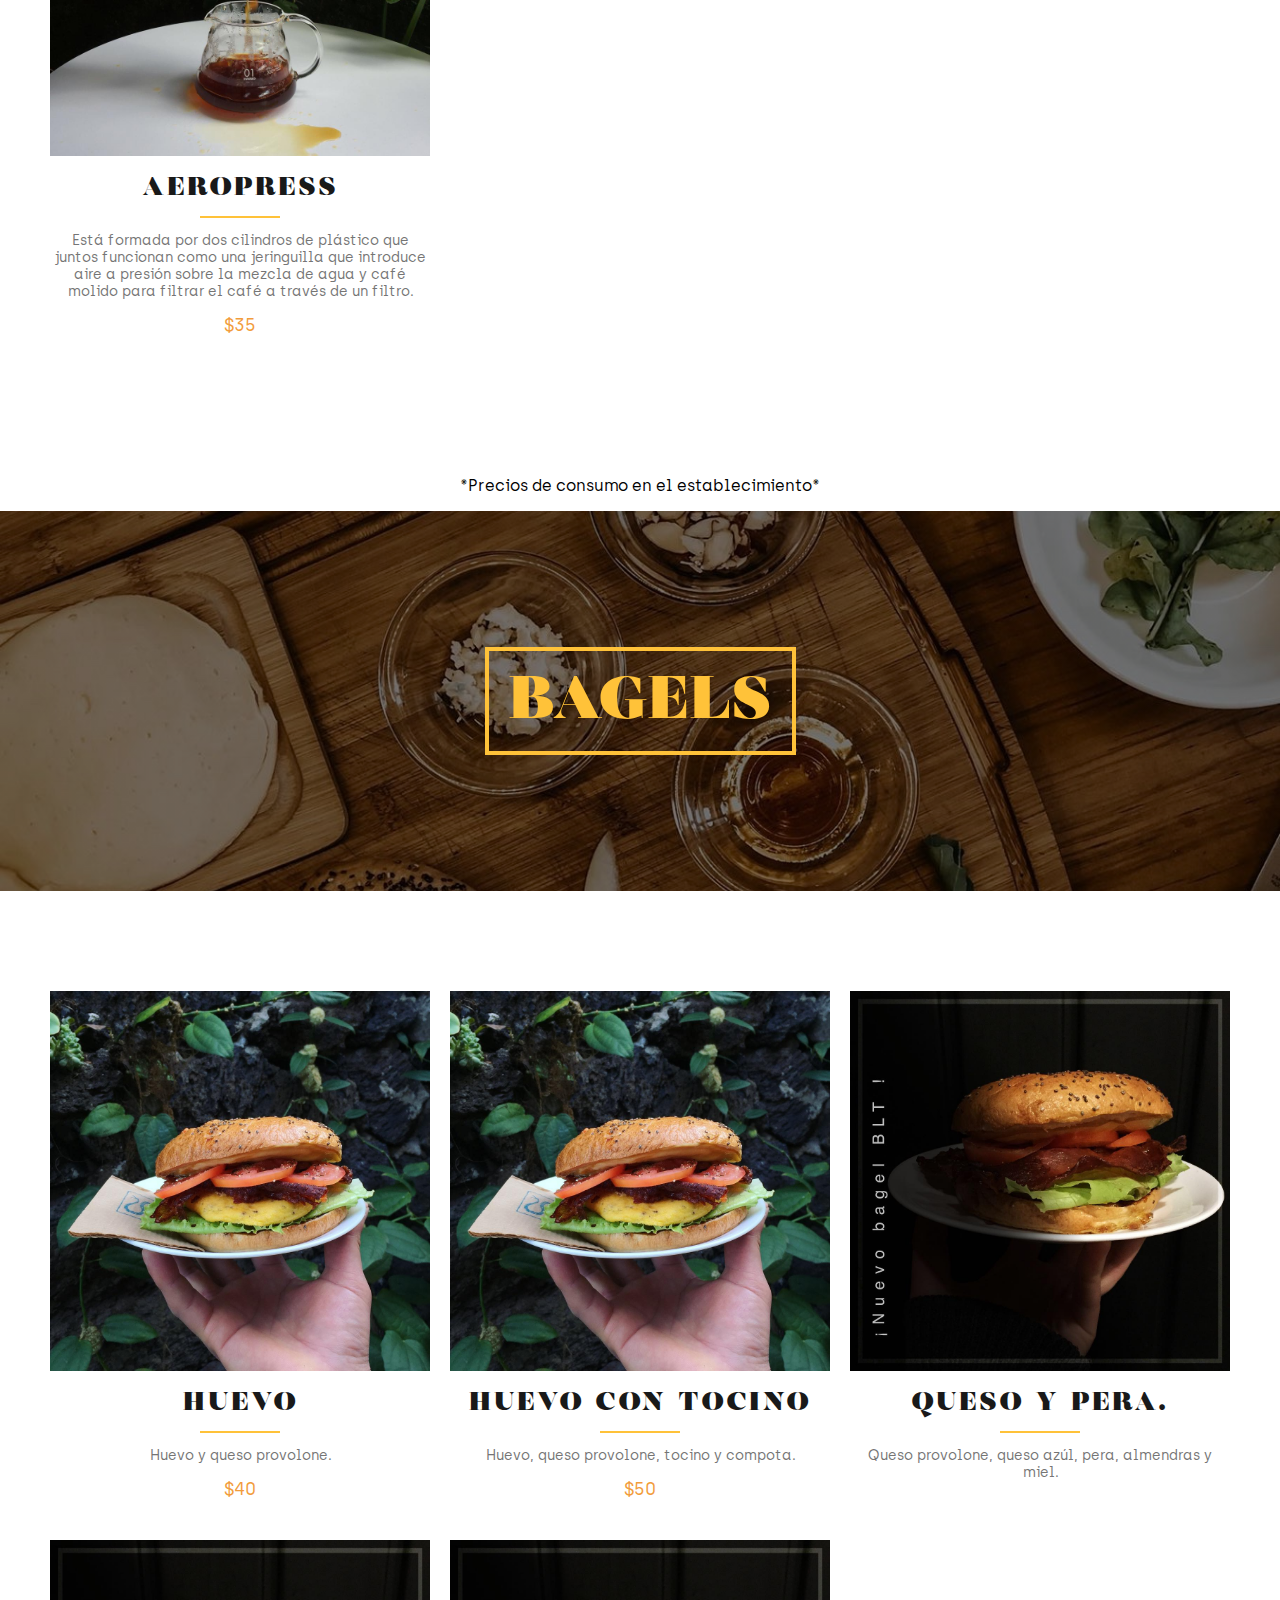
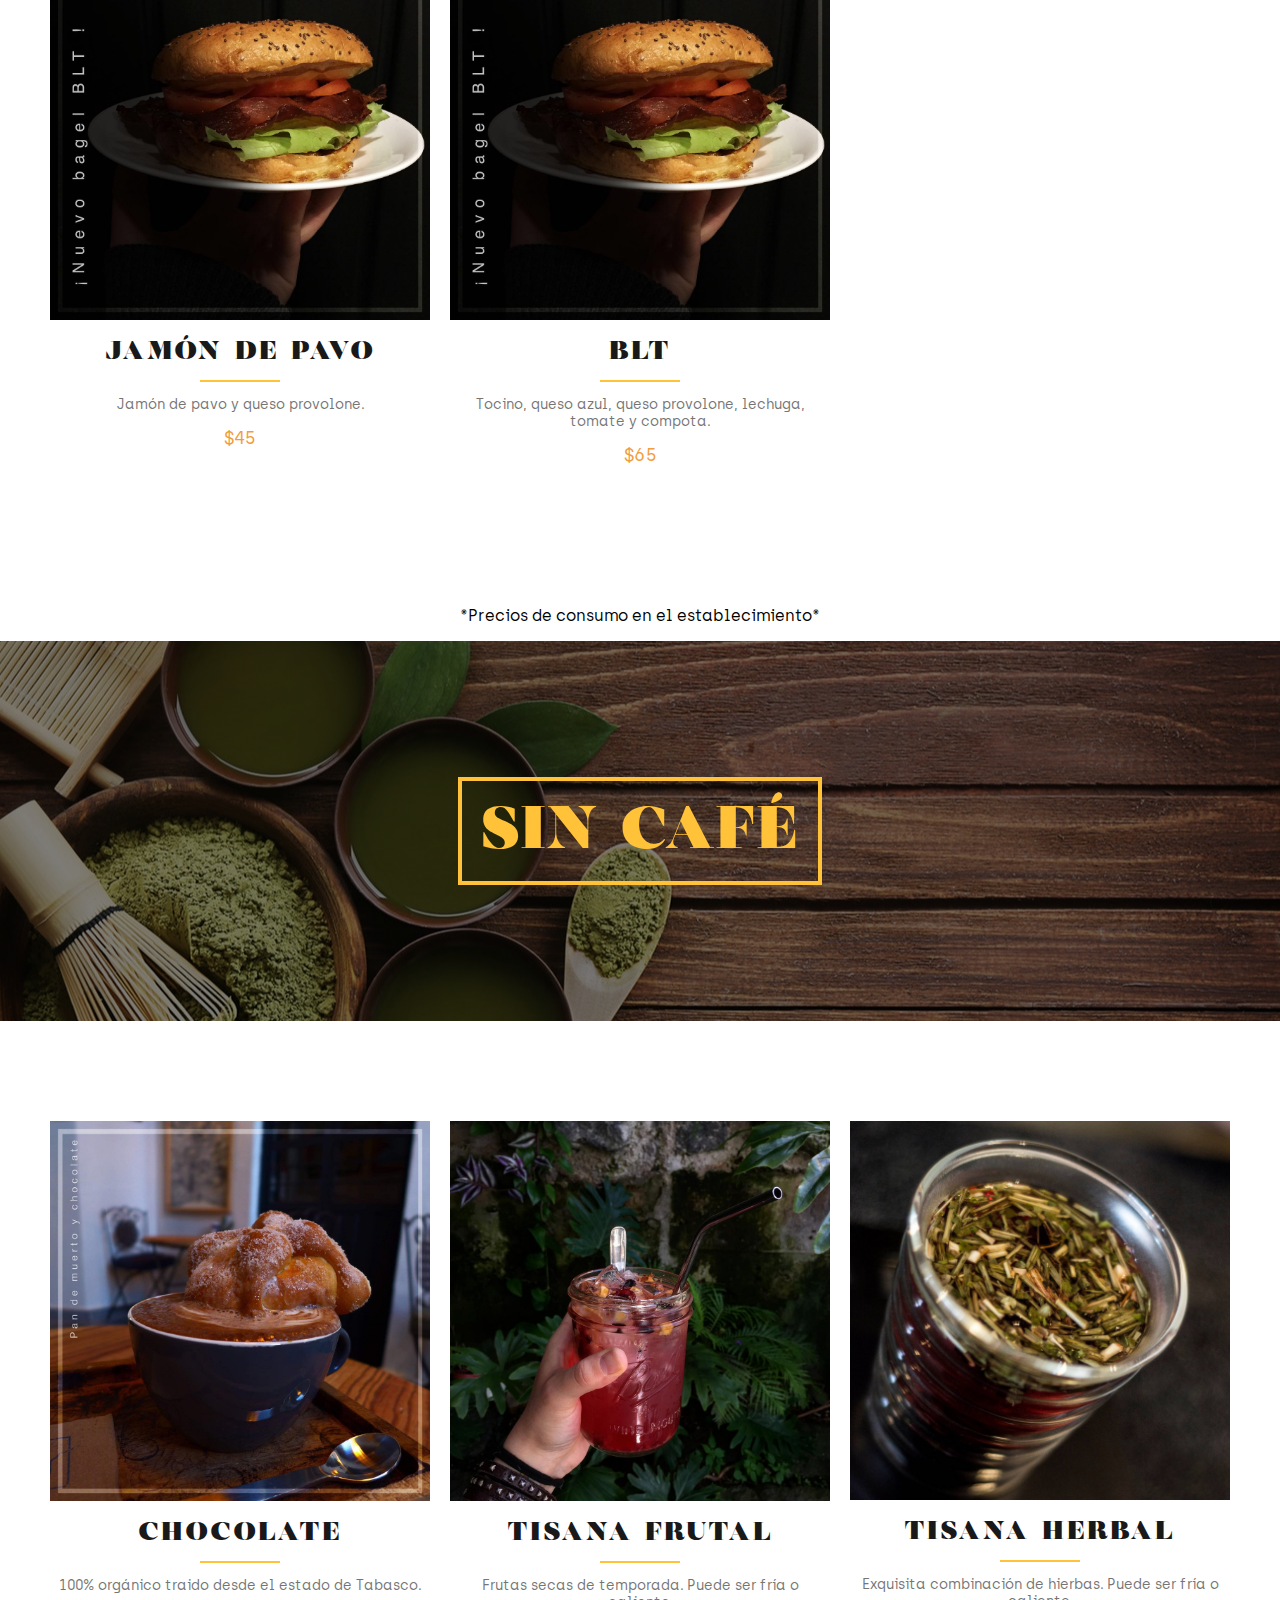
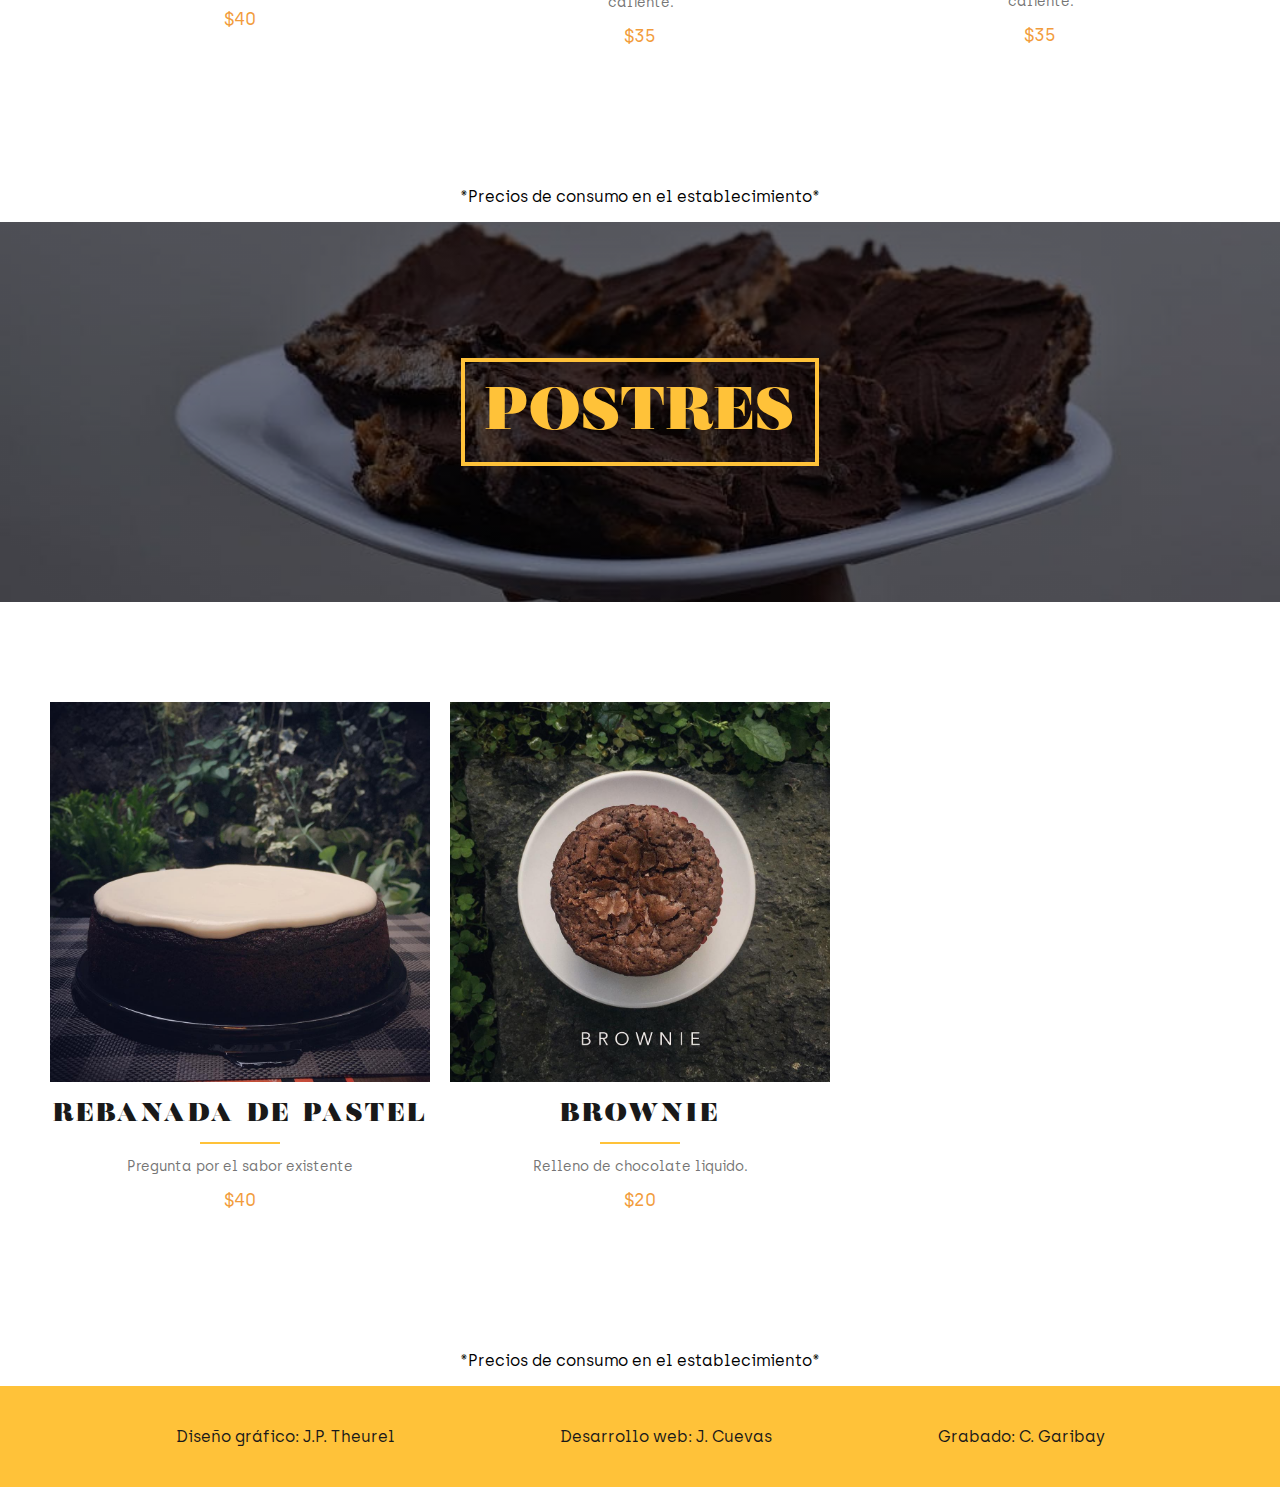
==== commit 70655b83: "refined some styles" ====
--- a/menu.html
+++ b/menu.html
@@ -215,9 +215,9 @@
     </section>
     <footer>
         <div class="footer-content-container wrapper">
-            <p class="footer-link">Diseño gráfico: <a href="https://www.instagram.com/theurel__/" target="_blank">Juan Pablo</a></p>
-            <p class="footer-link">Desarrollo web: <a href="https://github.com/JoseCrz" target="_blank">José Cuevas</a></p>
-            <p class="footer-link">Grabado: <a href="#" target="_blank">Carlos Garibay</a></p>
+            <p class="footer-link">Diseño gráfico: <a href="https://www.instagram.com/theurel__/" target="_blank">J.P. Theurel</a></p>
+            <p class="footer-link">Desarrollo web: <a href="https://github.com/JoseCrz" target="_blank">J. Cuevas</a></p>
+            <p class="footer-link">Grabado: <a href="https://www.instagram.com/carlosgaribaymillan/" target="_blank">C. Garibay</a></p>
         </div>
     </footer>
     <script src="./js/zenscroll-min.js"></script>
--- a/css/style.css
+++ b/css/style.css
@@ -72,6 +72,7 @@
     max-width: 1280px;
     margin: 0 auto;
     padding: 0 10px;
+    height: inherit;
     /* border: 1px solid pink; */
 }
 
@@ -95,7 +96,7 @@
 
 .burger-button {
     display: none;
-    background: var(--light-accent-color);
+    /* background: var(--light-accent-color); */
     position: fixed;
     right: 5px;
     top: 0px;
@@ -199,10 +200,6 @@
     max-width: 80%;
 }
 
-.hero-img-container {
-    /* border: 5px solid orange; */
-}
-
 .hero h1 {
     margin: 0;
     font-size: 92px;
@@ -216,12 +213,7 @@
     display: -webkit-box;
     display: -ms-flexbox;
     display: flex;
-    -webkit-box-pack: center;
-    -ms-flex-pack: center;
-    justify-content: flex-end;
-    /* border: 1px solid red; */
-    padding-top: 12px;
-    text-transform: uppercase;
+    padding: 12px 0px;
 }
 
 .hero-cta {
@@ -233,7 +225,7 @@
     padding: 12px 24px;
     transition: cubic-bezier(0.215, 0.610, 0.355, 1) .3s;
     border-radius: 5px;
-    /* margin-right: 15px; */
+    margin-right: 5px;
     /* -webkit-transition: cubic-bezier(0.215, 0.610, 0.355, 1) .3s;
     -webkit-box-shadow: 0px 0px 5px 0px rgba(0,0,0,0.75);
     -moz-box-shadow: 0px 0px 5px 0px rgba(0,0,0,0.75);
@@ -326,6 +318,7 @@
 
 .text-section p {
     font-size: 24px;
+    line-height: 1.65;
 }
 
 .yellow-section {
@@ -384,6 +377,7 @@
 
 .img-section h2 {
     font-size: 36px;
+    margin-top: 0;
 }
 
 .img-section p {
@@ -477,14 +471,13 @@
 .carousel {
     width: 100%;
     overflow: scroll;
-    padding: 30px;
     position: relative;
     /* border: 1px solid black; */
 }
 
 .carousel-container {
     white-space: nowrap;
-    margin: 70px 0px;
+    /* margin: 70px 0px; */
     padding-bottom: 10px;
 }
 
@@ -501,7 +494,7 @@
     position: relative;
 }
 
-.carousel-item:hover ~ .carousel-item {
+/* .carousel-item:hover ~ .carousel-item {
     transform: translate3d(150px, 0, 0);
 }
 
@@ -512,7 +505,7 @@
 .carousel-container:hover .carousel-item:hover {
     transform: scale(1.5);
     opacity: 1;
-}
+} */
 
 .carousel-item-img {
     width: 100%;
@@ -532,6 +525,16 @@
     bottom: 0;
 }
 
+.scroll-text {
+    margin: 0;
+    margin-bottom: -15px;
+    font-size: 12px;
+}
+
+.scroll-img {
+    margin: 0;
+}
+
 .squares-container {
     display: -webkit-box;
     display: -ms-flexbox;
@@ -594,7 +597,7 @@
 }
 
 footer {
-    background: var(--dark-accent-color);
+    background: var(--light-accent-color);
     color: var(--dark-primary-text);
     padding: 25px 0;
 }
@@ -616,11 +619,13 @@
     color: var(--light-primary-color);
 }
 
-/* ------------------------------------------------ */
-
-/*--------------- MENU STYLES--------------------- */
-
-/* ------------------------------------------------ */
+/* 
+! -------------------------------------------
+
+! --------------- MENU STYLES----------------
+
+! -------------------------------------------
+*/
 
 .menu-wrapper {
     max-width: 1200px;
@@ -742,16 +747,48 @@
     text-align: center;
 }
 
-/* ------------------------------------------------ */
-
-/*---------------- RESPONSIVE DESIGN--------------- */
-
-/* ------------------------------------------------ */
+/* !------------------------------------------------ */
+
+/* !---------------- RESPONSIVE DESIGN--------------- */
+
+/* !------------------------------------------------ */
 
 @media screen and (orientation: portrait) {
-    .landing-hero {
-        background-image: url("../img/grabado-vertical.jpg");
-    }
+    .hero h1 {
+        text-align: center;
+    }
+
+    .hero p {
+        margin: 0;
+    }
+    
+    .hero-content {
+        flex-direction: column;
+        align-items: center;
+    }
+
+    .hero-text {
+        margin-bottom: 10px;
+    }
+
+    
+    .hero-text-container {
+        margin: 0 auto;
+    }
+    
+    .hero-cta-container {
+        justify-content: center;
+    }
+
+    /* .hero-img-container {
+        display: flex;
+        justify-content: center;
+    }
+
+    .hero-img {
+        width: auto;
+        height: 30vh;
+    } */
 }
 
 @media screen and (max-width: 1200px) {
@@ -759,6 +796,10 @@
         background: lightgoldenrodyellow;
     } */
 
+    .hero h1 {
+        font-size: 64px;
+    }
+
     .menu-wrapper {
         max-width: 1000px;
     }
@@ -781,11 +822,14 @@
     }
 }
 
-@media screen and (max-width: 1000px) {
+/* ? iPad Pro 12 Portrait */
+@media screen and (max-width: 1024px) {
     /* body {
         background: lightcyan;
     } */
-
+    .hero-cta {
+        font-size: 16px;
+    }
     .menu-wrapper {
         max-width: 800px;
     }
@@ -799,7 +843,8 @@
     }
 }
 
-@media screen and (max-width: 800px) {
+/* ?iPad Pro 11 Portrait */
+@media screen and (max-width: 834px) {
     /* body {
         background: lightseagreen;
     } */
@@ -812,7 +857,7 @@
         width: 100%;
     }
 }
-
+/* ? Regular iPad */
 @media screen and (max-width: 767px) {
     .burger-button {
         display: block;
@@ -833,7 +878,7 @@
         display: flex;
         justify-content: center;
         align-items: center;
-        transition: .3s;
+        transition: cubic-bezier(0.215, 0.610, 0.355, 1) .4s all;
     }
 
     .main-navbar.active {
@@ -864,7 +909,120 @@
         font-size: 32px;
     }
 }
-
+/* ?iPhone 6+ | 7+ | 8+ */
+@media screen and (max-width:414px) {
+    .logo img {
+        width: 30px;
+    }
+
+    .hero h1 {
+        font-size: 46px;
+    }
+
+    .hero-img {
+        width: 100%;
+    }
+    
+    .hero-cta {
+        padding: 12px 6px;
+    }
+
+    .text-wrapper-centered {
+        width: 90%;
+    }
+
+    .text-section h2 {
+        font-size: 42px;
+    }
+
+    .text-section p {
+        font-size: 18px;
+        
+    }
+
+    .text-section figure {
+        margin: 0;
+    }
+
+    .img-section {
+        padding: 1px 0px;
+        height: 50vh;
+        text-align: center;
+    }
+
+    .img-section h2 {
+        margin: 0;
+    }
+
+    .img-section p {
+        margin-top: 5px;
+        margin-bottom: 18px;
+    }
+
+    .image-section-text-container {
+        height: inherit;
+        display: flex;
+        align-items: center;
+    }
+
+    .text-wrapper-left, .text-wrapper-right {
+        width: initial;
+    }
+
+    #kitchen {
+        background-image: linear-gradient(var(--transparent-black),var(--transparent-black)), url("../img/iphone.jpg");
+    }
+    
+    #alejandro {
+        background-image: linear-gradient(var(--transparent-black),var(--transparent-black)), url("../img/fake-alejandro-2.jpg");
+    }
+
+    .squares-container {
+        flex-direction: column;
+        height: unset;
+    }
+
+    .square {
+        width: 100%;
+        height: initial;
+    }
+
+    .square div {
+        width: inherit;
+    }
+
+    .square.map {
+        height: 50vh;
+    }
+
+    .google-maps {
+        height: 95%;
+    }
+
+    .footer-content-container {
+        flex-direction: column;
+    }
+
+    .footer-link {
+        margin: 5px 0px;
+    }
+
+    .carousel {
+        padding: 0;
+    }
+
+    .carousel-container {
+        margin: 0;
+    }
+
+}
+
+/* ?iPhone 6 | 7 | 8 | X  */
 @media screen and (max-width: 375px) {
     
-}+}
+
+/* ?iPhone 4 | 5 | SE */
+@media screen and (max-width: 320px) {
+
+}
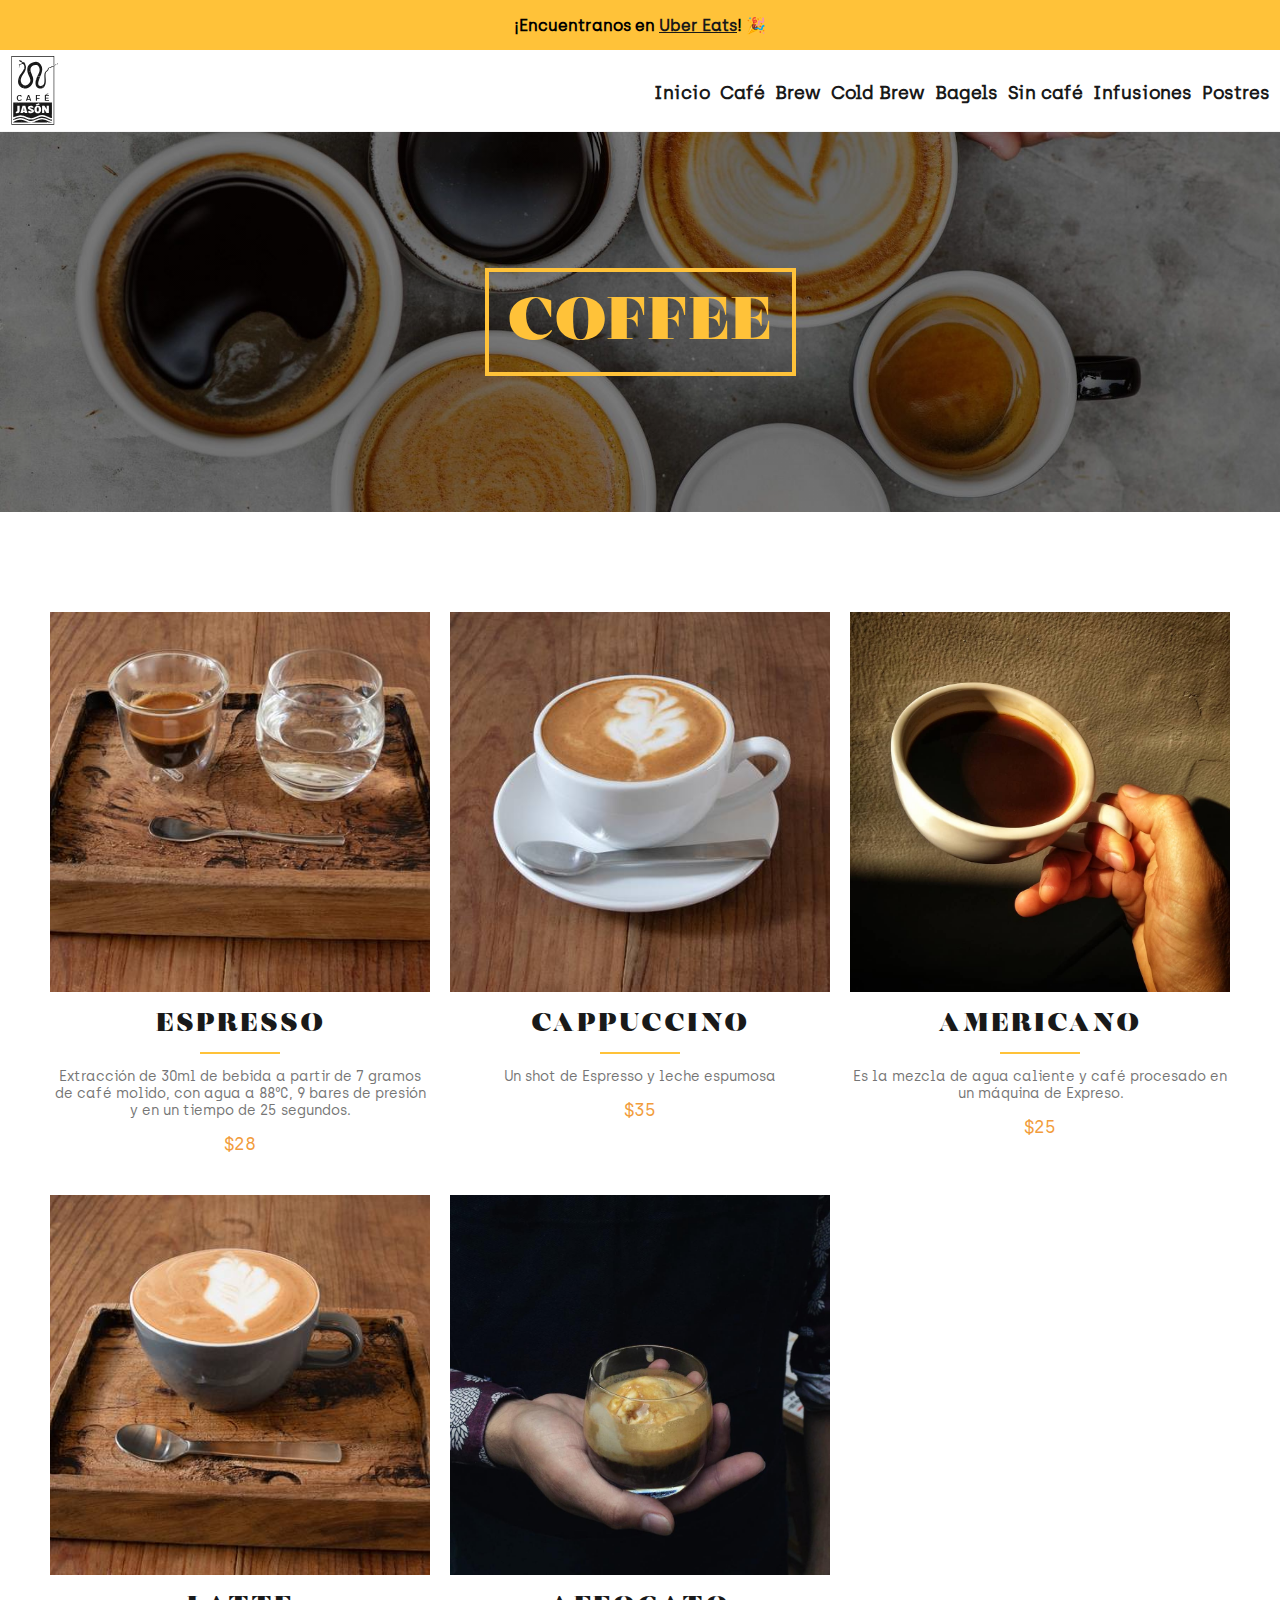
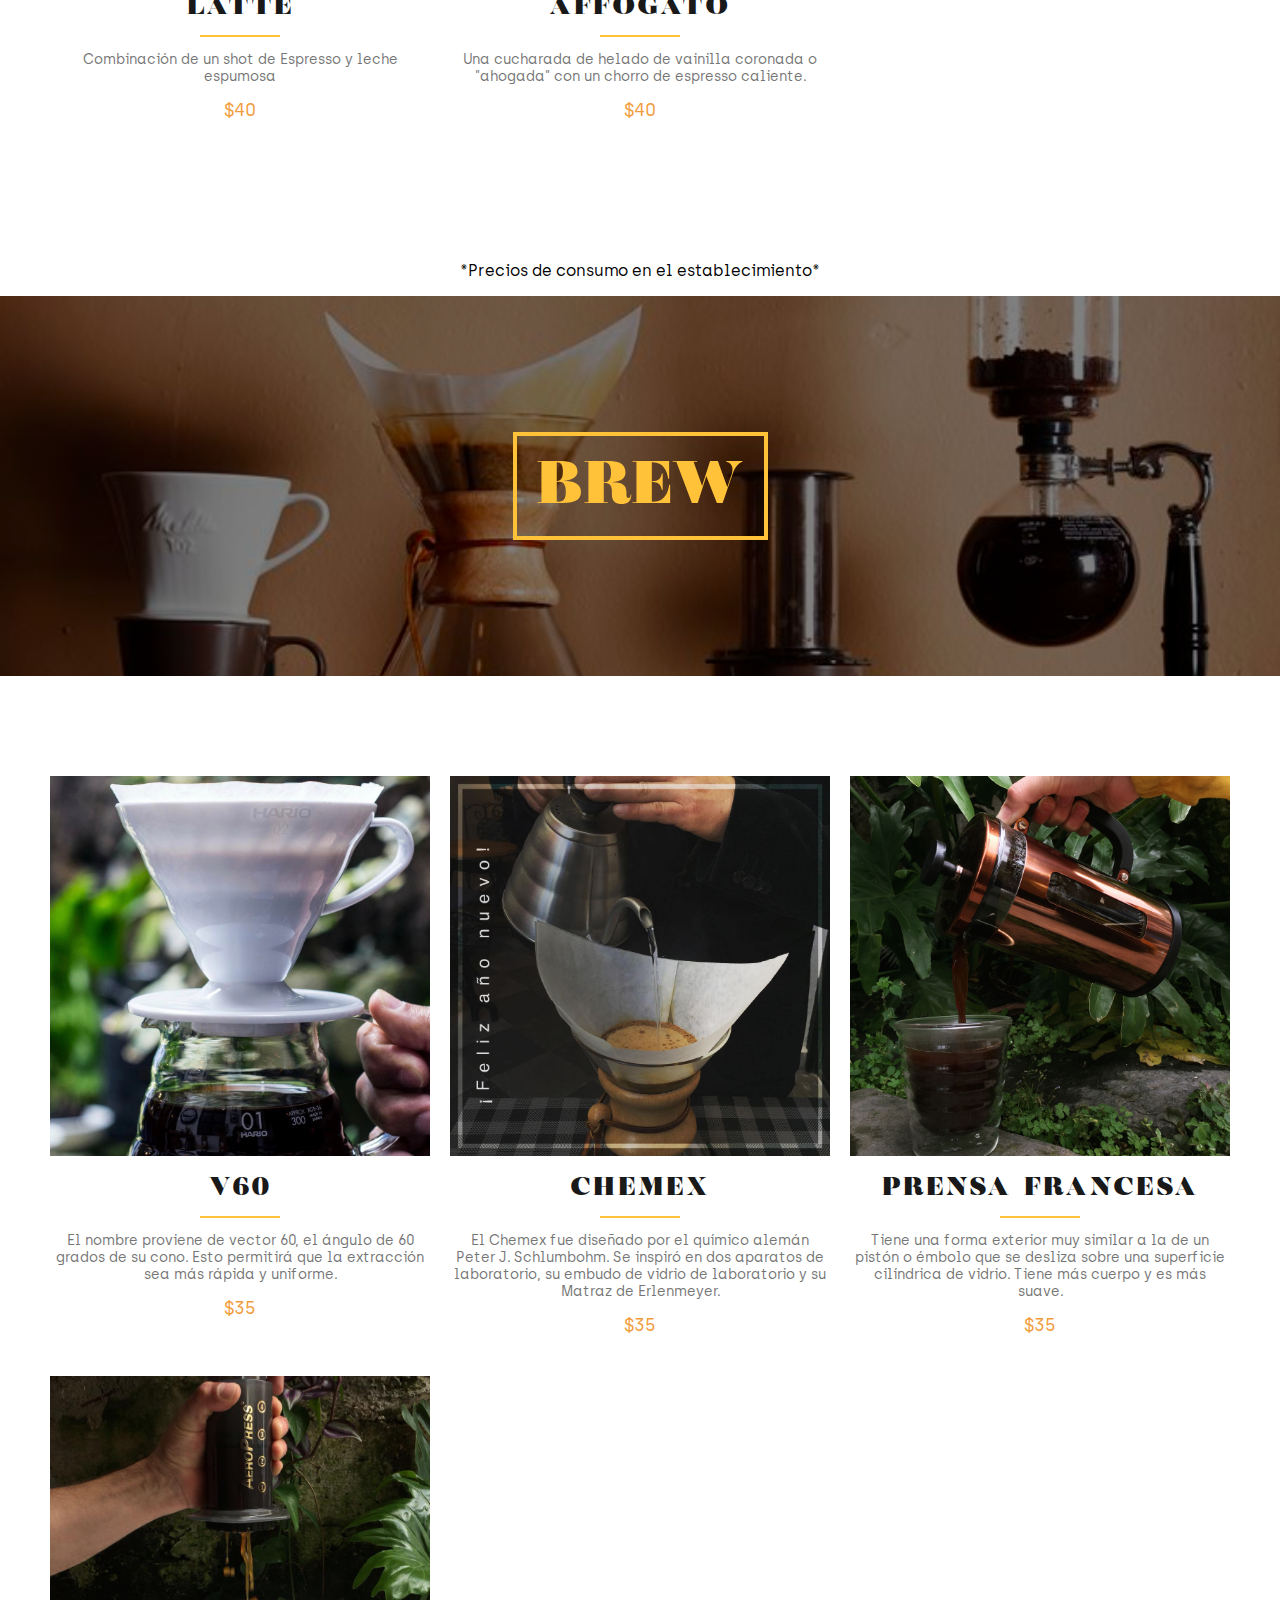
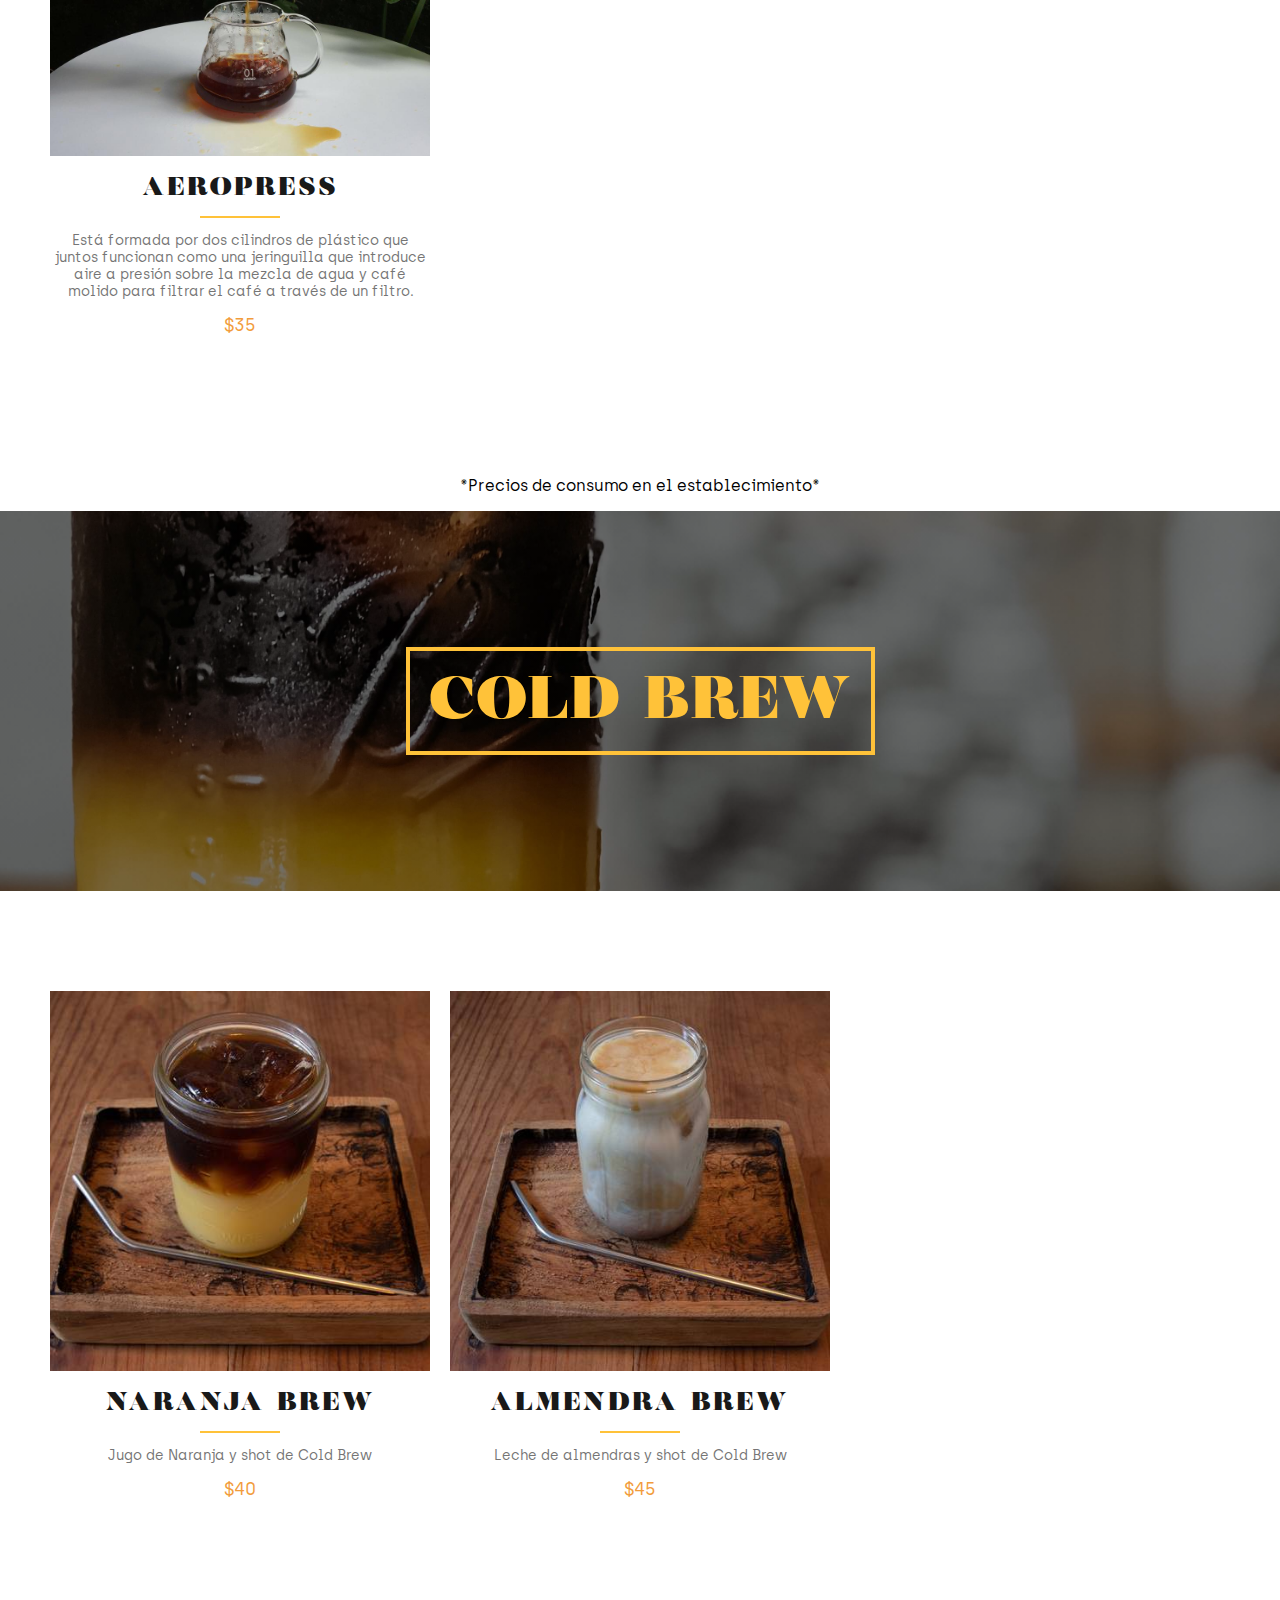
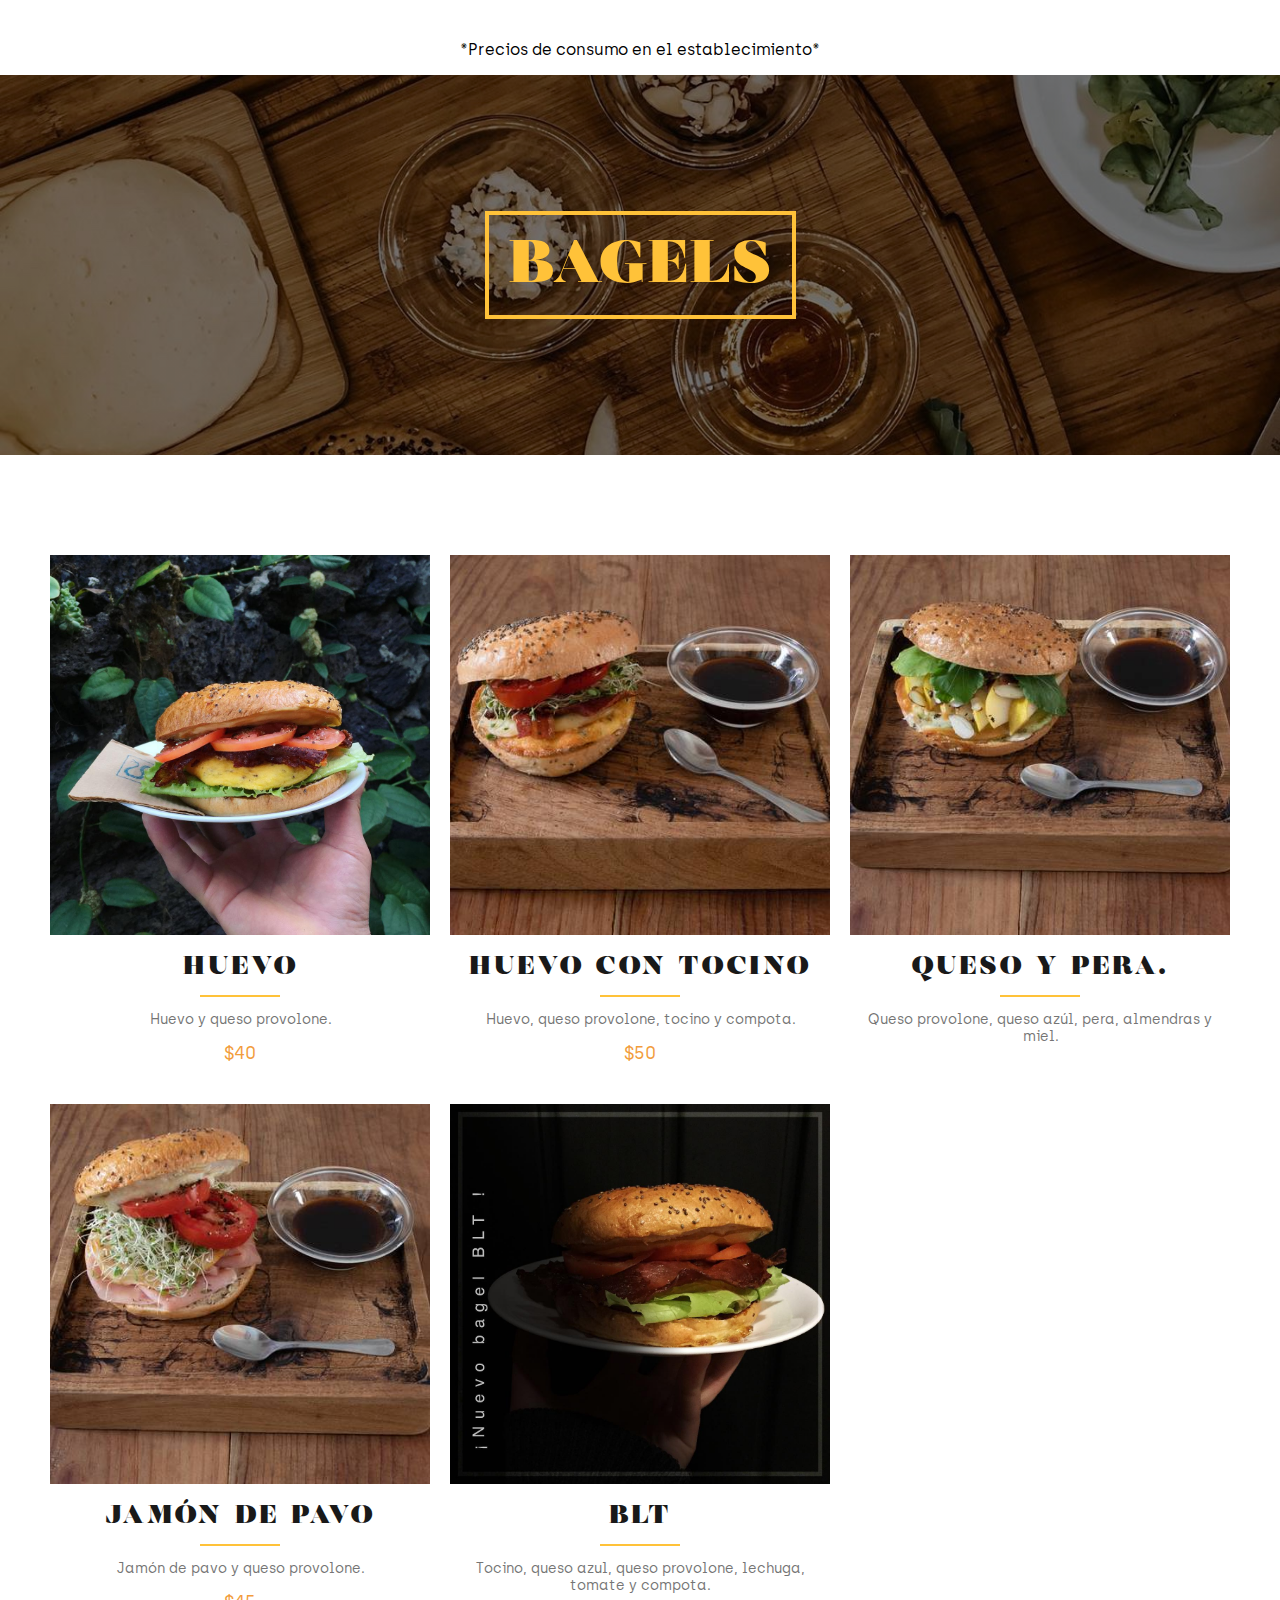
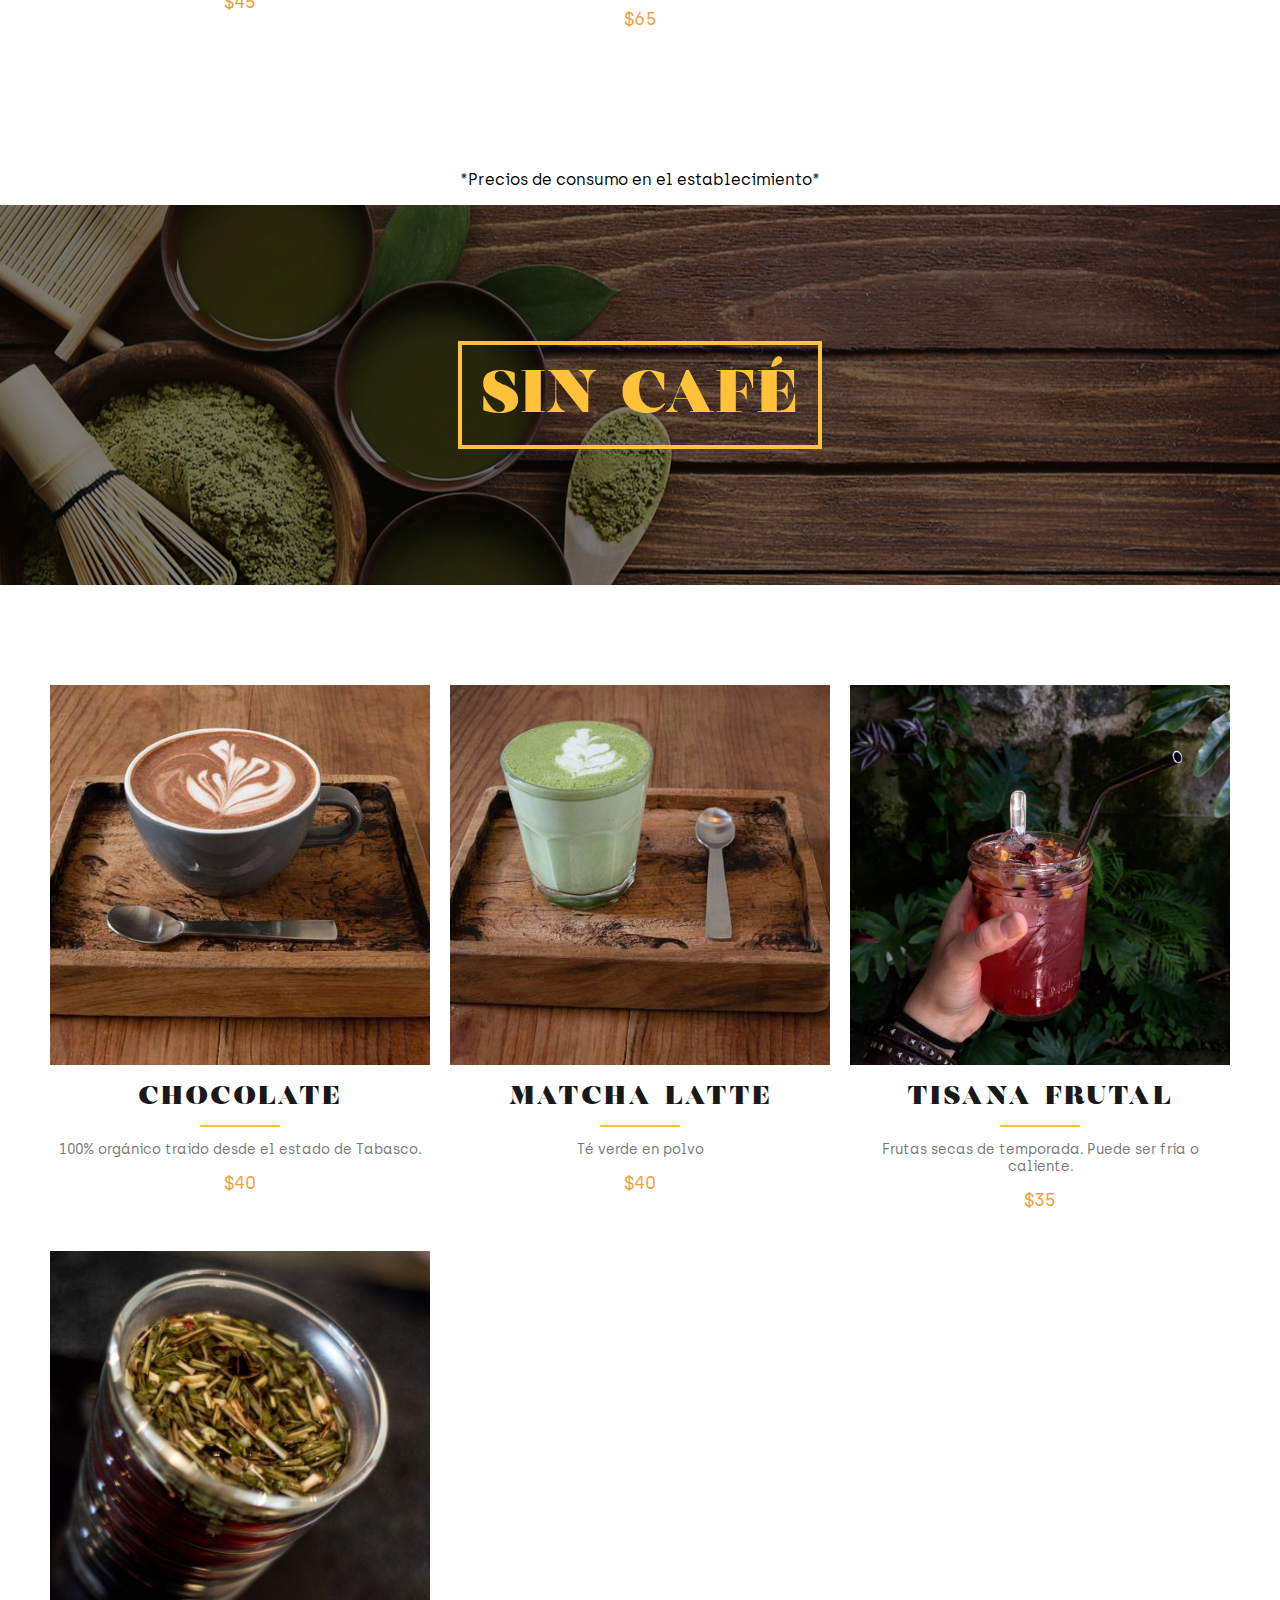
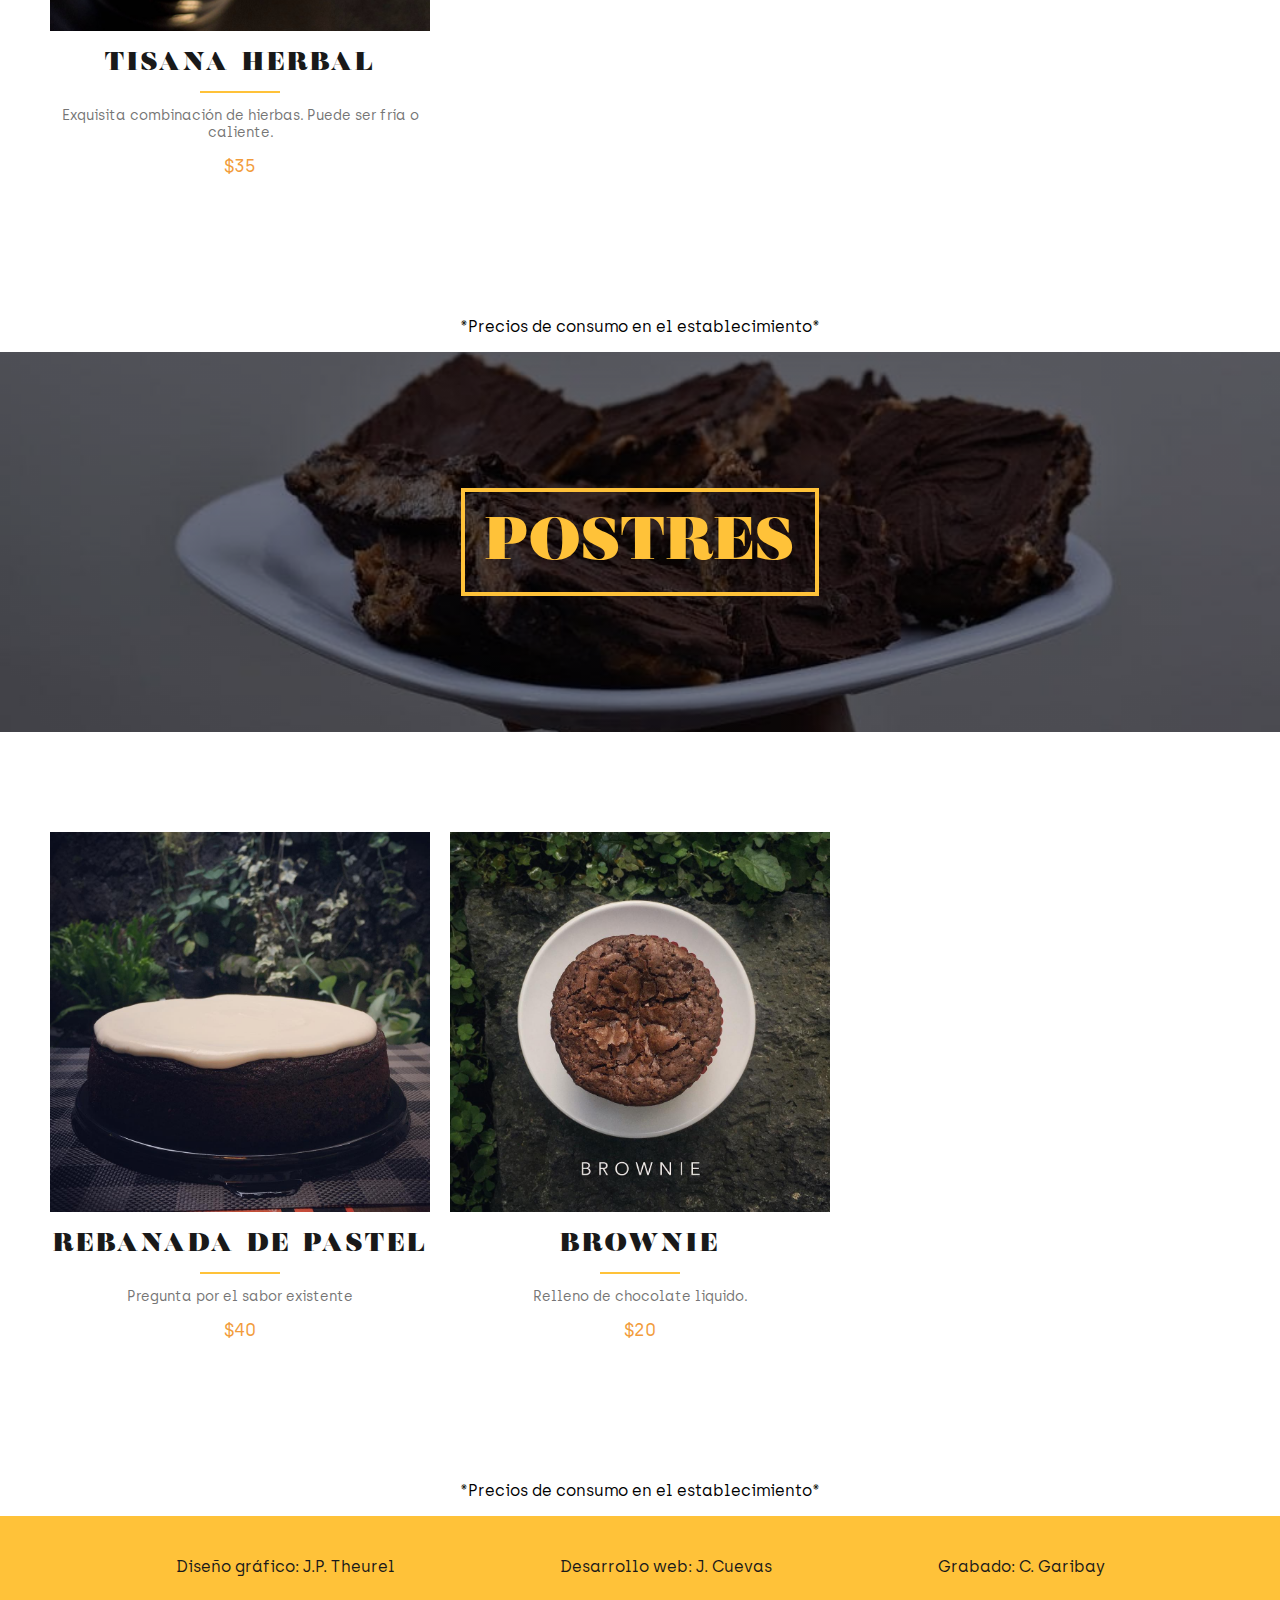
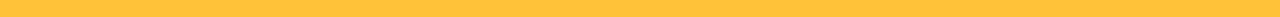
==== commit 3575a33b: "Added new menu images" ====
--- a/menu.html
+++ b/menu.html
@@ -27,6 +27,7 @@
                                 <li><a class="menu-link" href="./index.html">Inicio</a></li>
                                 <li><a class="menu-link" href="#cafe">Café</a></li>
                                 <li><a class="menu-link" href="#brew-bar">Brew</a></li>
+                                <li><a class="menu-link" href="#cold-brew">Cold Brew</a></li>
                                 <li><a class="menu-link" href="#bagels">Bagels</a></li>
                                 <li><a class="menu-link" href="#no-coffee">Sin café</a></li>
                                 <li><a class="menu-link" href="#no-coffee">Infusiones</a></li>
@@ -45,7 +46,7 @@
             <div class="items-container menu-wrapper">
                 <div class="item-card">
                     <div class="item-img-container">
-                        <img src="./img/espresso.JPG" alt="Café Espresso">
+                        <img src="./img/espresso.jpeg" alt="Café Espresso">
                     </div>
                     <h3>Espresso</h3>
                     <hr>
@@ -54,6 +55,15 @@
                 </div>
                 <div class="item-card">
                     <div class="item-img-container">
+                        <img src="./img/cappuccino.jpeg" alt="Café Cappuccino">
+                    </div>
+                    <h3>Cappuccino</h3>
+                    <hr>
+                    <p class="item-description">Un shot de Espresso y leche espumosa</p>
+                    <p class="price">$35</p>
+                </div>
+                <div class="item-card">
+                    <div class="item-img-container">
                         <img src="./img/americano.JPG" alt="Café Americano">
                     </div>
                     <h3>Americano</h3>
@@ -63,7 +73,7 @@
                 </div>
                 <div class="item-card">
                     <div class="item-img-container">
-                        <img src="./img/latte.JPG" alt="Café Latte">
+                        <img src="./img/latte.jpeg" alt="Café Latte">
                     </div>
                     <h3>Latte</h3>
                     <hr>
@@ -118,6 +128,28 @@
             </div>
             <p class="price-disclaimer">*Precios de consumo en el establecimiento*</p>
         </article>
+        <article id="cold-brew">
+            <div class="menu-banner">
+                <h2><span>Cold Brew</span></h2>
+            </div>
+            <div class="items-container menu-wrapper">
+                <div class="item-card">
+                    <div class="item-img-container"><img src="./img/naranja-brew.jpeg" alt="Naranja Brew"></div>
+                    <h3>Naranja Brew</h3>
+                    <hr>
+                    <p class="item-description">Jugo de Naranja y shot de Cold Brew</p>
+                    <p class="price">$40</p>
+                </div>
+                <div class="item-card">
+                    <div class="item-img-container"><img src="./img/almendra-brew.jpeg" alt="Almendra Brew"></div>
+                    <h3>Almendra Brew</h3>
+                    <hr>
+                    <p class="item-description">Leche de almendras y shot de Cold Brew</p>
+                    <p class="price">$45</p>
+                </div>
+            </div>
+            <p class="price-disclaimer">*Precios de consumo en el establecimiento*</p>
+        </article>
         <article id="bagels">
             <div class="menu-banner">
                 <h2><span>Bagels</span></h2>
@@ -131,21 +163,21 @@
                     <p class="price">$40</p>
                 </div>
                 <div class="item-card">
-                    <div class="item-img-container"><img src="./img/bagel-bacon-eggs.JPG" alt=""></div>
+                    <div class="item-img-container"><img src="./img/bagel-huevo-tocino.jpeg" alt="Bagel Huevo con Tocino"></div>
                     <h3>Huevo con tocino</h3>
                     <hr>
                     <p class="item-description">Huevo, queso provolone, tocino y compota.</p>
                     <p class="price">$50</p>
                 </div>
                 <div class="item-card">
-                    <div class="item-img-container"><img src="./img/bagel-blt.JPG" alt=""></div>
+                    <div class="item-img-container"><img src="./img/bagel-pera.jpeg" alt="Bagel Queso y Pera"></div>
                     <h3>Queso y pera.</h3>
                     <hr>
                     <p class="item-description">Queso provolone, queso azúl, pera, almendras y miel.</p>
                     <p class="price"></p>
                 </div>
                 <div class="item-card">
-                    <div class="item-img-container"><img src="./img/bagel-blt.JPG" alt=""></div>
+                    <div class="item-img-container"><img src="./img/bagel-jamon.jpeg" alt="Bagel Jamón de Pavo"></div>
                     <h3>Jamón de pavo</h3>
                     <hr>
                     <p class="item-description">Jamón de pavo y queso provolone.</p>
@@ -167,10 +199,17 @@
             </div>
             <div class="items-container menu-wrapper">
                 <div class="item-card">
-                    <div class="item-img-container"><img src="./img/chocolate.JPG" alt="Chocolate caliente"></div>
+                    <div class="item-img-container"><img src="./img/chocolate.jpeg" alt="Chocolate caliente"></div>
                     <h3>Chocolate</h3>
                     <hr>
                     <p class="item-description">100% orgánico traido desde el estado de Tabasco.</p>
+                    <p class="price">$40</p>
+                </div>
+                <div class="item-card">
+                    <div class="item-img-container"><img src="./img/matcha-latte.jpeg" alt="Matcha Latte"></div>
+                    <h3>Matcha Latte</h3>
+                    <hr>
+                    <p class="item-description">Té verde en polvo</p>
                     <p class="price">$40</p>
                 </div>
                 <div class="item-card">
--- a/css/style.css
+++ b/css/style.css
@@ -226,6 +226,7 @@
     transition: cubic-bezier(0.215, 0.610, 0.355, 1) .3s;
     border-radius: 5px;
     margin-right: 5px;
+    box-shadow: 2px 4px 8px -4px rgba(0,0,0,0.75);
     /* -webkit-transition: cubic-bezier(0.215, 0.610, 0.355, 1) .3s;
     -webkit-box-shadow: 0px 0px 5px 0px rgba(0,0,0,0.75);
     -moz-box-shadow: 0px 0px 5px 0px rgba(0,0,0,0.75);
@@ -359,11 +360,19 @@
 }
 
 #kitchen {
-    background-image: url("../img/iphone.jpg");
-}
-
-#alejandro {
-    background-image: url("../img/fake-alejandro-2.jpg");
+    background-image: url("../img/cocina.JPG");
+}
+
+#miercoles {
+    background-image: url("../img/miercoles.JPG");
+}
+
+#cold {
+    background-image: url("../img/coldbrew.jpg");
+}
+
+#work {
+    background-image: url("../img/table.JPG");
 }
 
 .img-section {
@@ -376,12 +385,14 @@
 }
 
 .img-section h2 {
-    font-size: 36px;
+    font-size: 60px;
     margin-top: 0;
+    text-shadow: 1px 1px 2px rgba(0, 0, 0, 0.7);
 }
 
 .img-section p {
-    font-size: 18px;
+    font-size: 24px;
+    text-shadow: 1px 1px 2px rgba(0, 0, 0, 0.7);
 }
 
 #menu-preview {
@@ -569,6 +580,15 @@
     padding: 10px 0;
 }
 
+.info-link {
+    color: var(--light-accent-color);
+}
+
+.info-link:hover {
+    color: white;
+    text-decoration: underline;
+}
+
 .black {
     background: var(--dark-primary-text);
     color: var(--light-accent-color);
@@ -673,6 +693,10 @@
     background-image: linear-gradient(var(--transparent-black),var(--transparent-black)), url("../img/brew-bar-banner.png");
 }
 
+#cold-brew .menu-banner {
+    background-image: linear-gradient(var(--transparent-black),var(--transparent-black)), url("../img/coldbrew.jpg");
+}
+
 #bagels .menu-banner {
     background-image: linear-gradient(var(--transparent-black),var(--transparent-black)), url("../img/bagels-banner.jpg");
 }
@@ -729,7 +753,7 @@
 
 .item-img-container img {
     width: 100%;
-    /* height: 392px; */
+    height: 380px;
     -o-object-fit: cover;
     object-fit: cover;
 }
@@ -813,7 +837,6 @@
     }
 
     .item-img-container img {
-        
         height: 392px;
     }
 
@@ -839,7 +862,7 @@
     }
 
     .item-img-container img {
-        height: auto;
+        height: 355px;
     }
 }
 
@@ -931,11 +954,11 @@
         width: 90%;
     }
 
-    .text-section h2 {
+    .text-section h2, .img-section h2 {
         font-size: 42px;
     }
 
-    .text-section p {
+    .text-section p, .img-section p {
         font-size: 18px;
         
     }
@@ -970,11 +993,19 @@
     }
 
     #kitchen {
-        background-image: linear-gradient(var(--transparent-black),var(--transparent-black)), url("../img/iphone.jpg");
+        background-image: linear-gradient(var(--transparent-black),var(--transparent-black)), url("../img/cocina.JPG");
     }
     
-    #alejandro {
-        background-image: linear-gradient(var(--transparent-black),var(--transparent-black)), url("../img/fake-alejandro-2.jpg");
+    #miercoles {
+        background-image: linear-gradient(var(--transparent-black),var(--transparent-black)), url("../img/miercoles.JPG");
+    }
+
+    #cold {
+        background-image: linear-gradient(var(--transparent-black),var(--transparent-black)), url("../img/coldbrew.jpg");  
+    }
+
+    #work {
+        background-image: linear-gradient(var(--transparent-black),var(--transparent-black)), url("../img/table.JPG");
     }
 
     .squares-container {
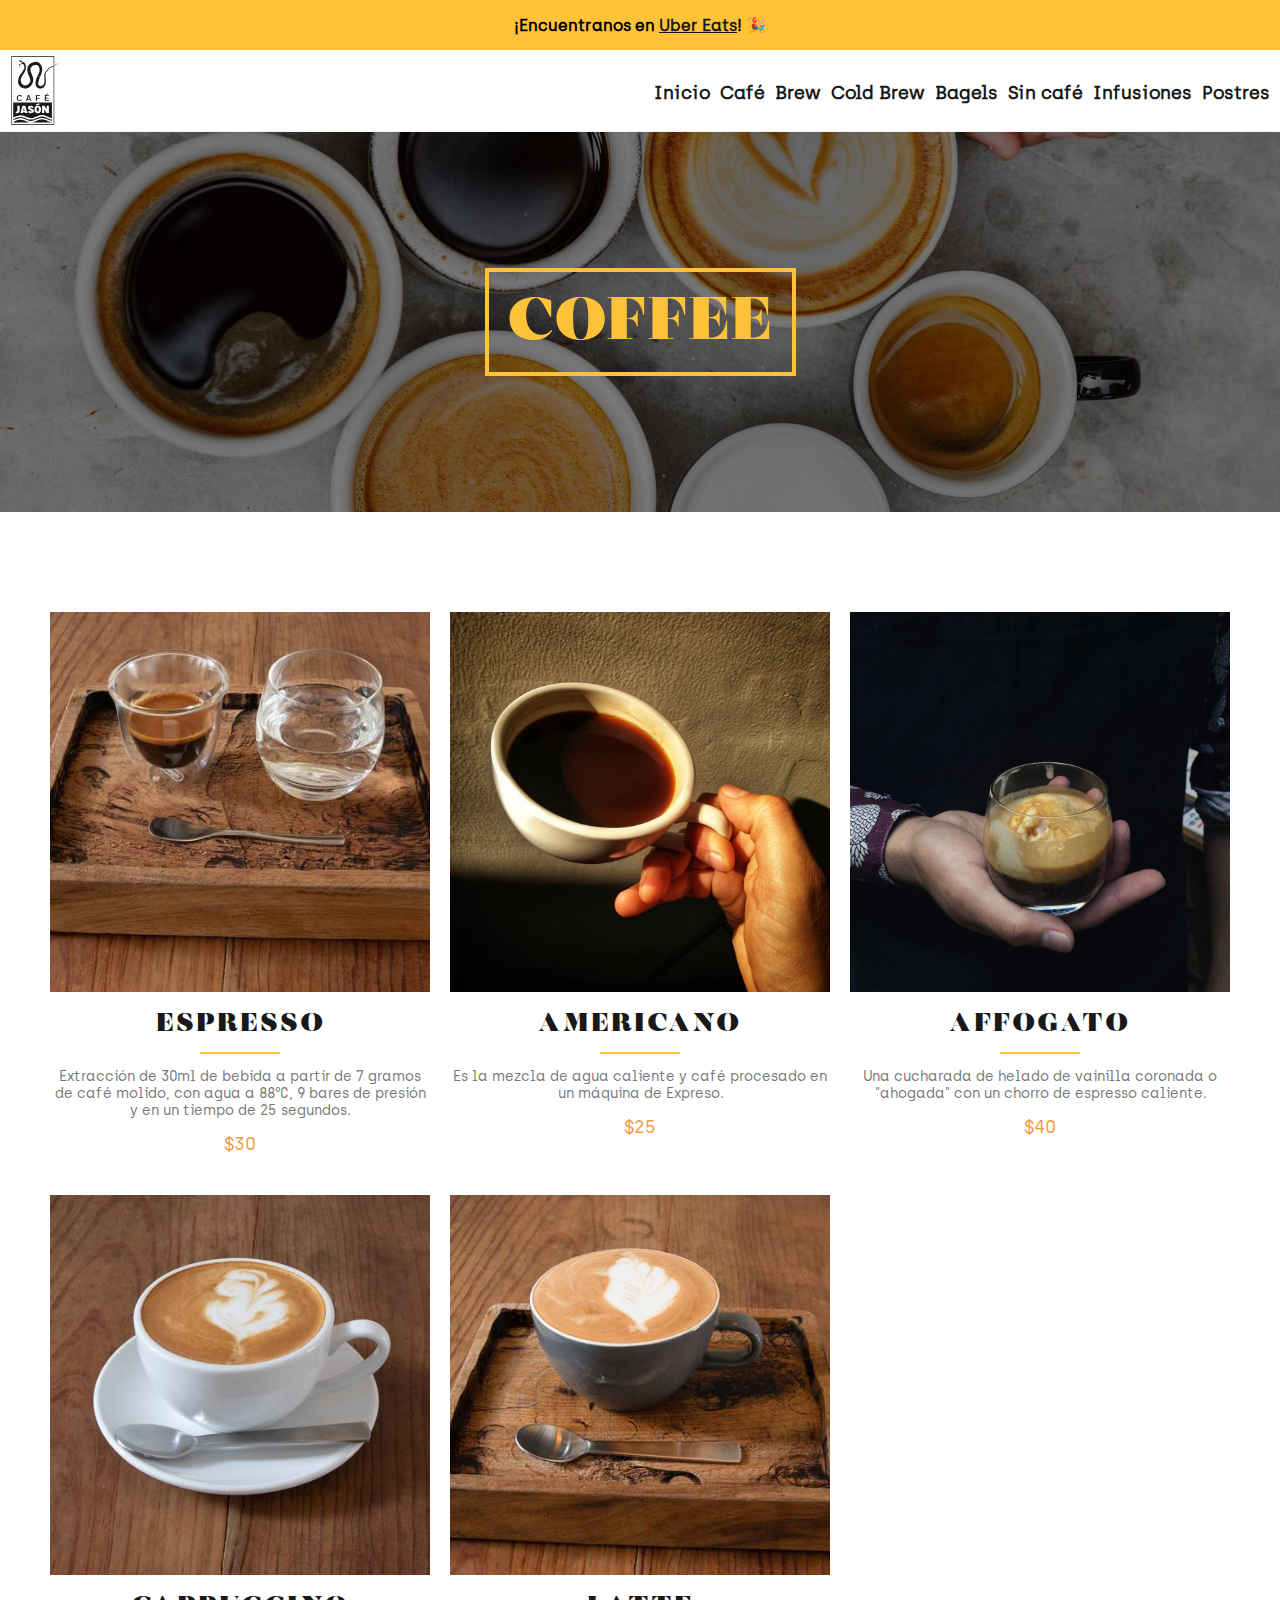
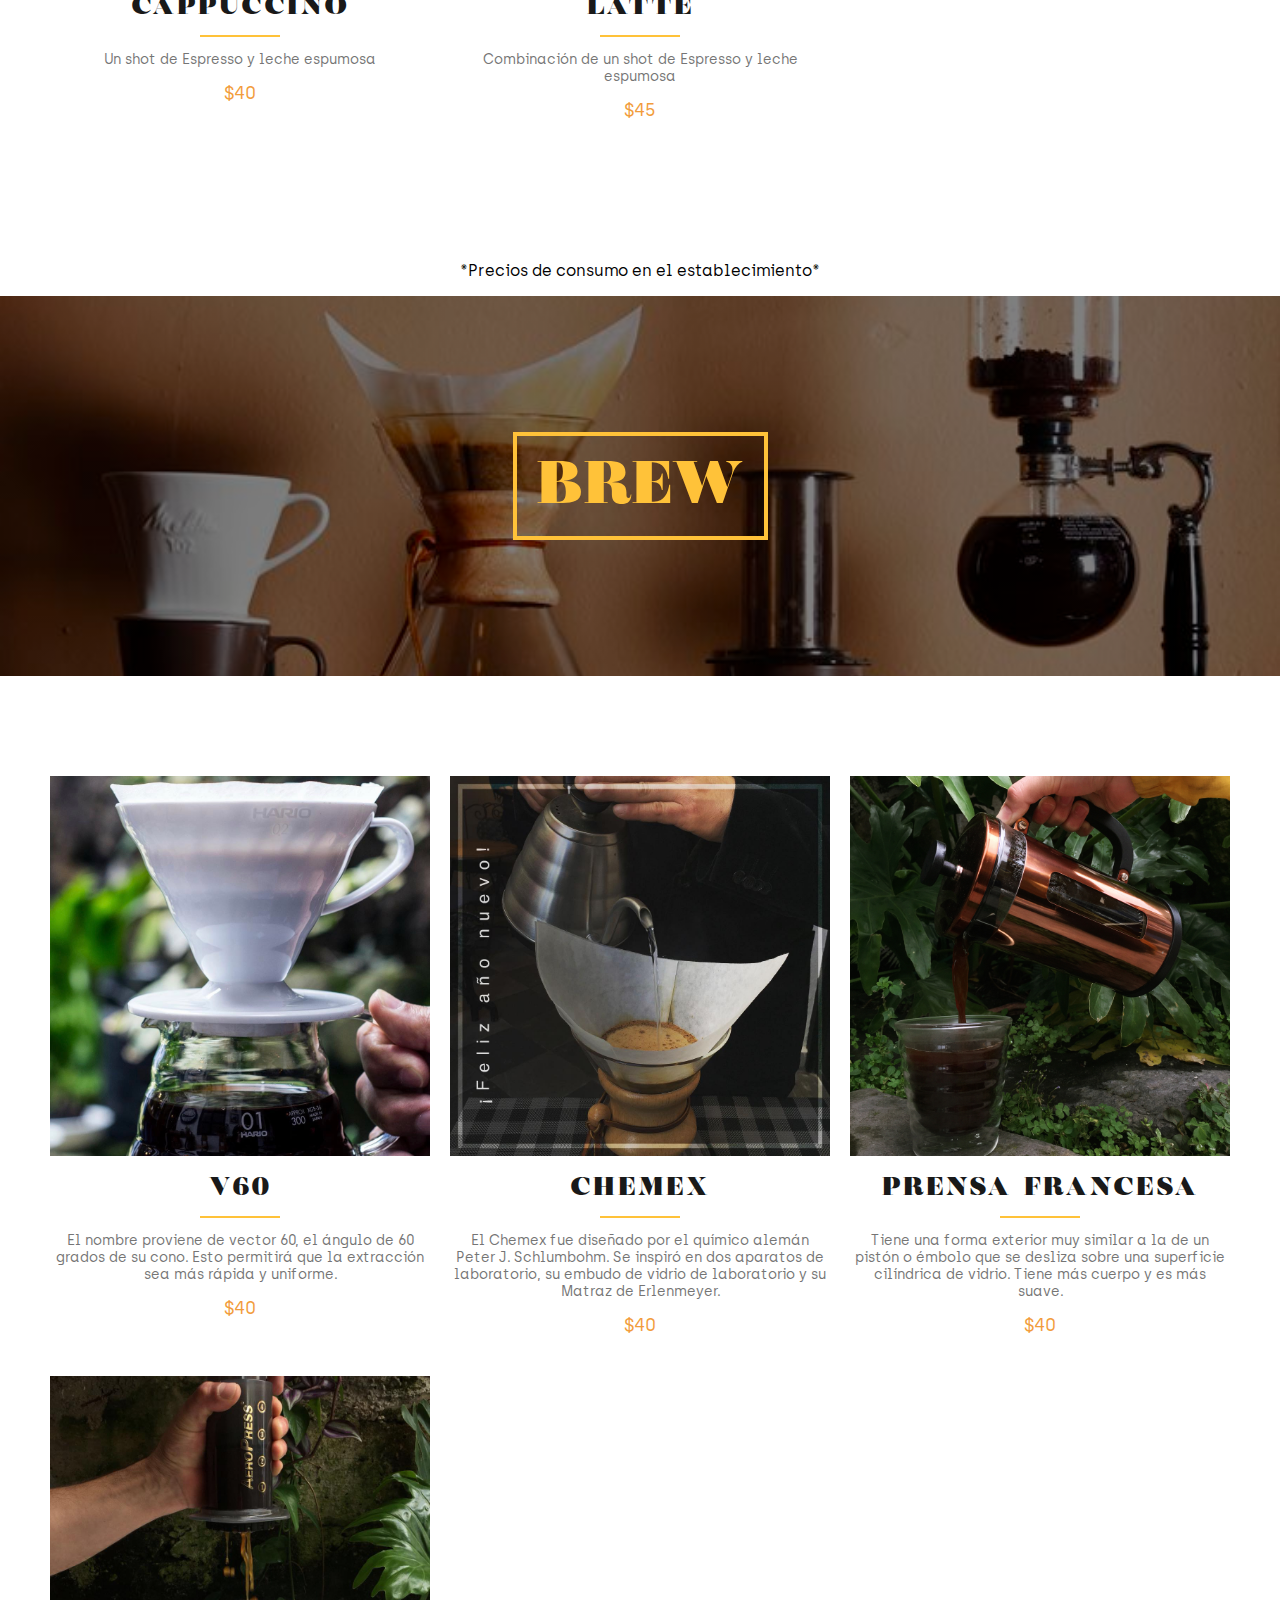
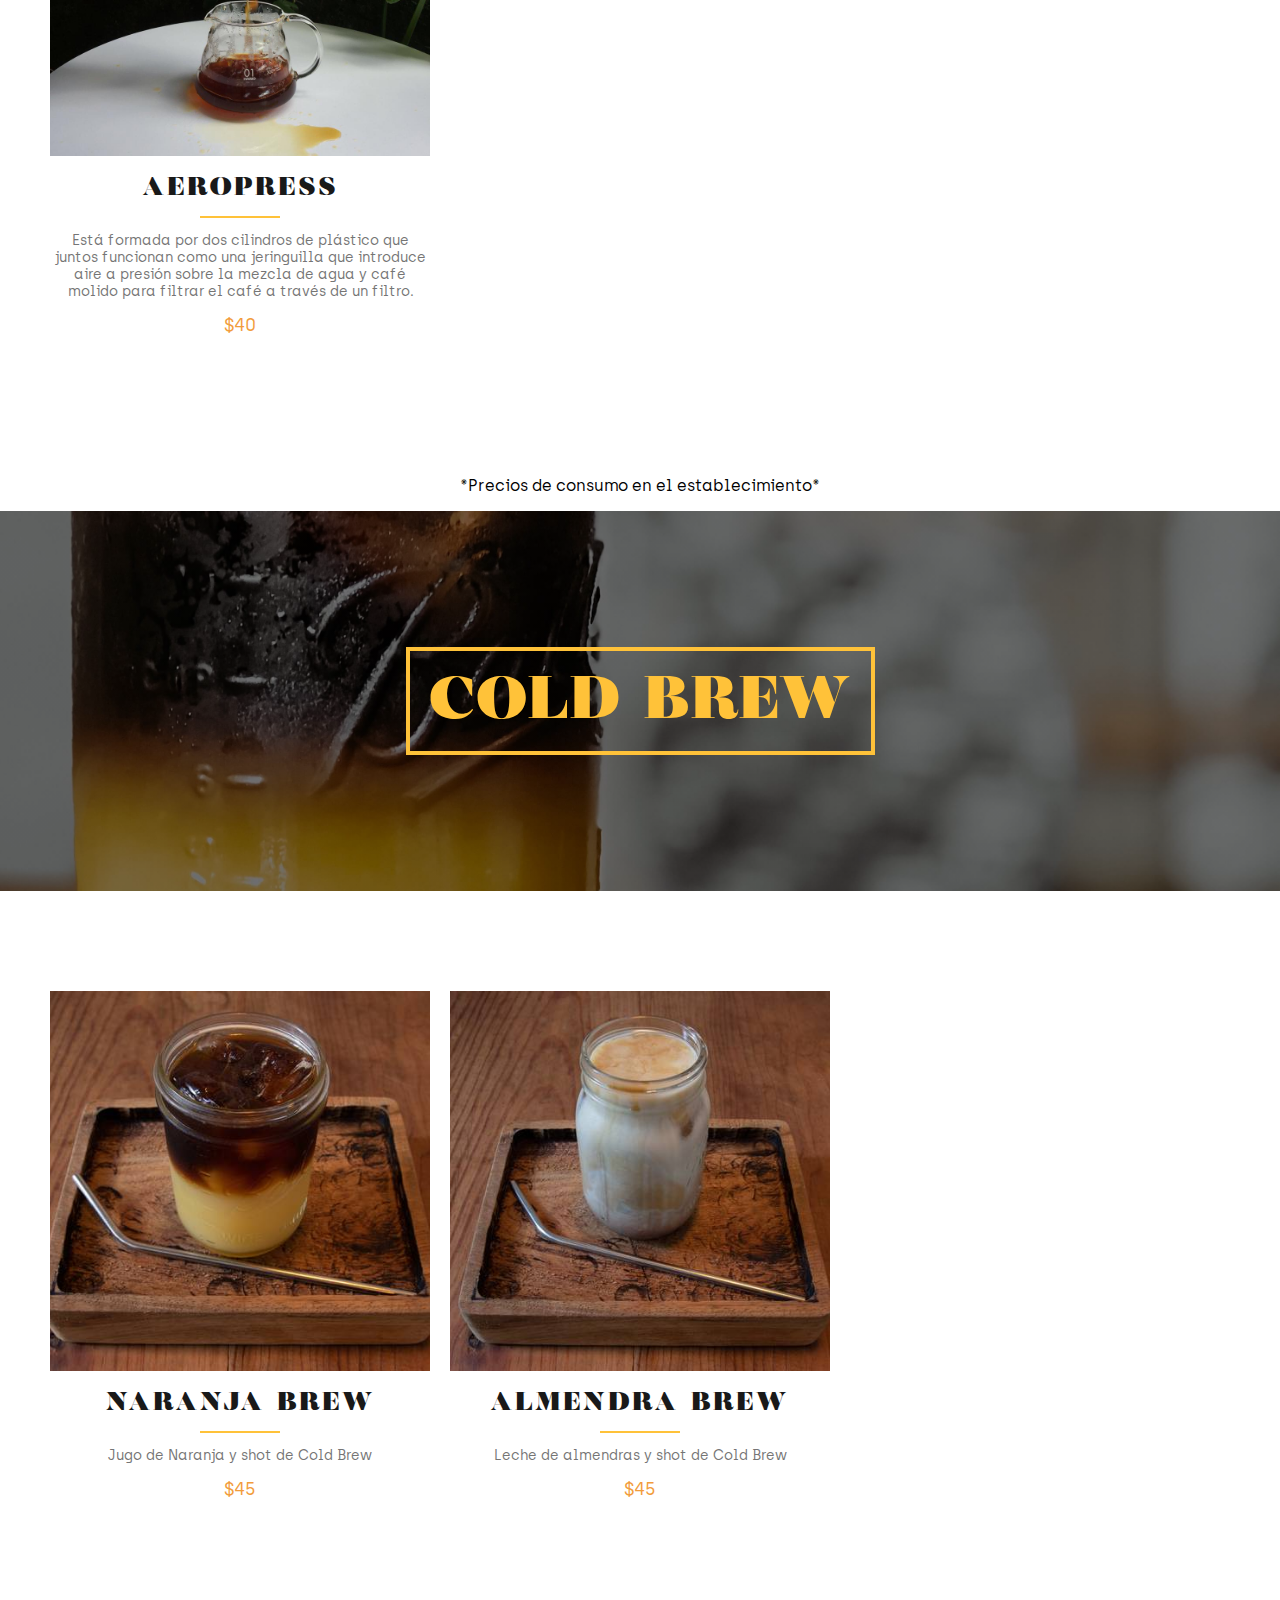
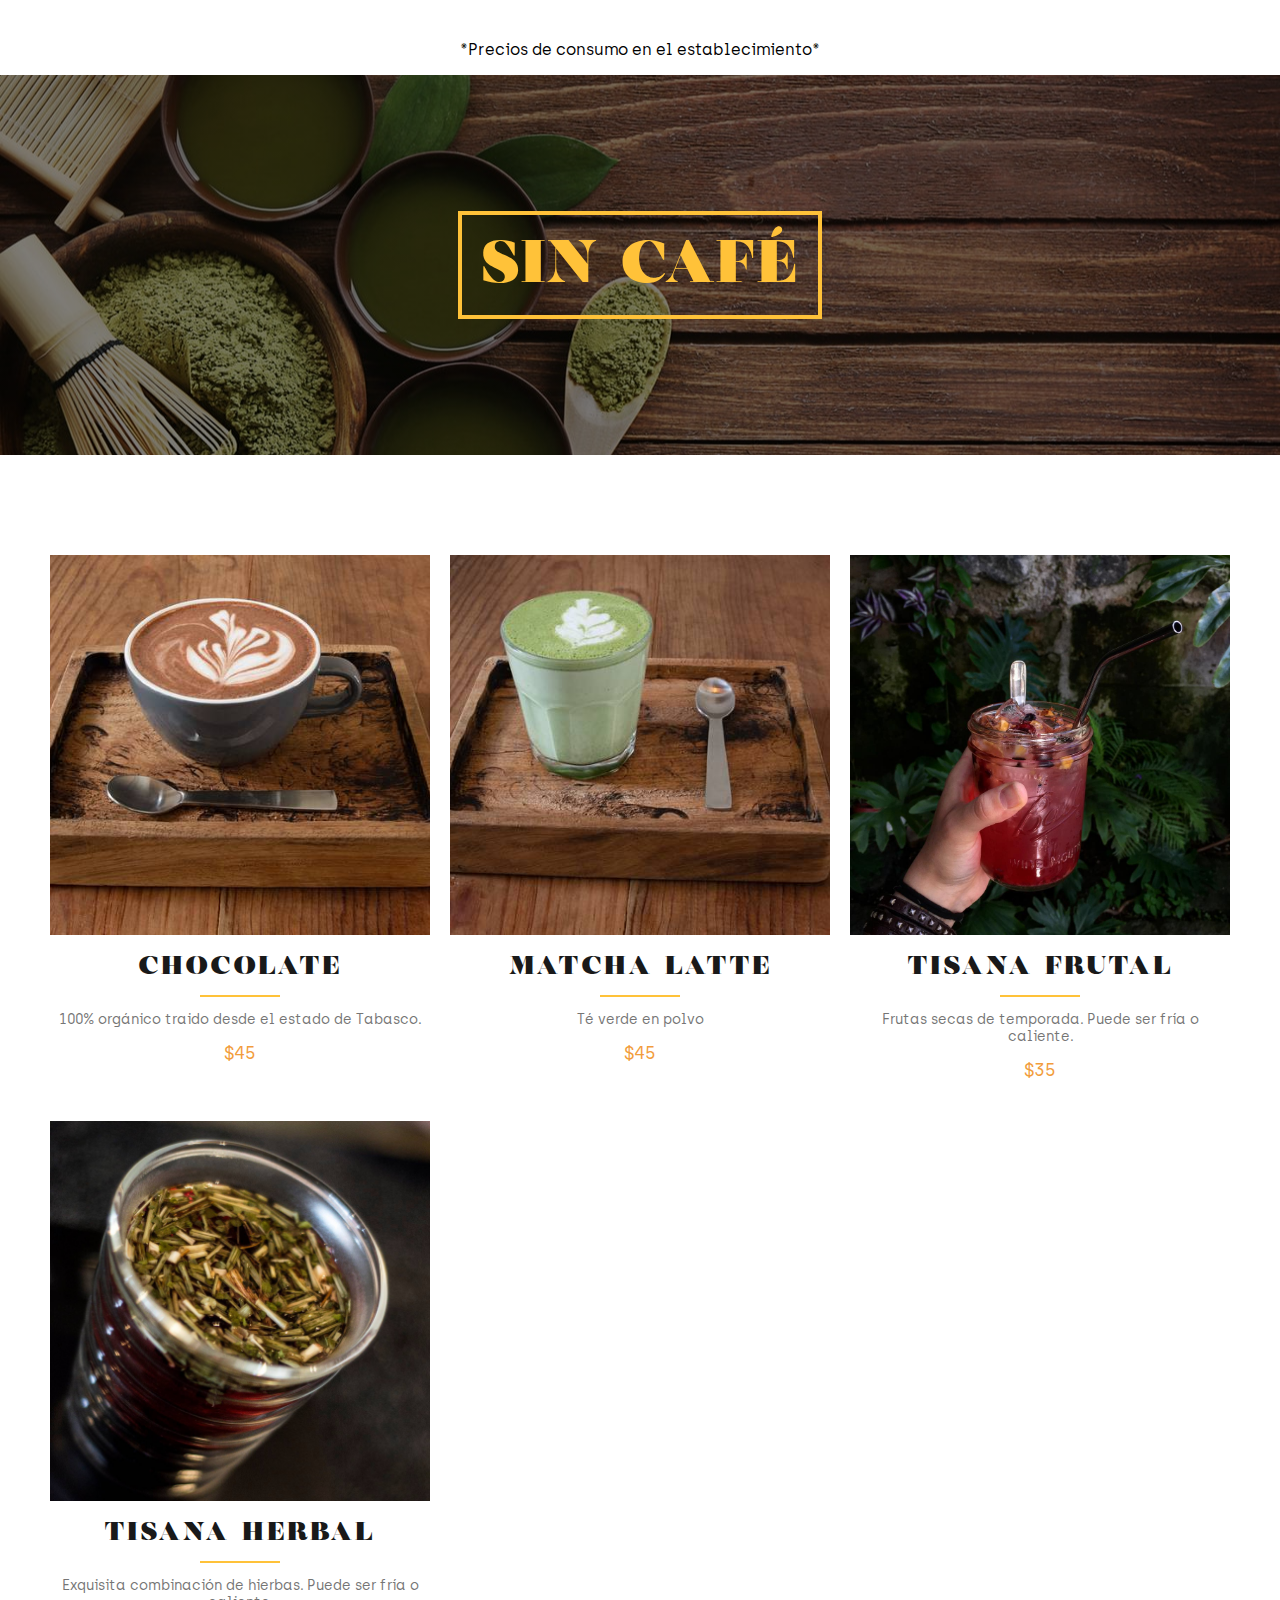
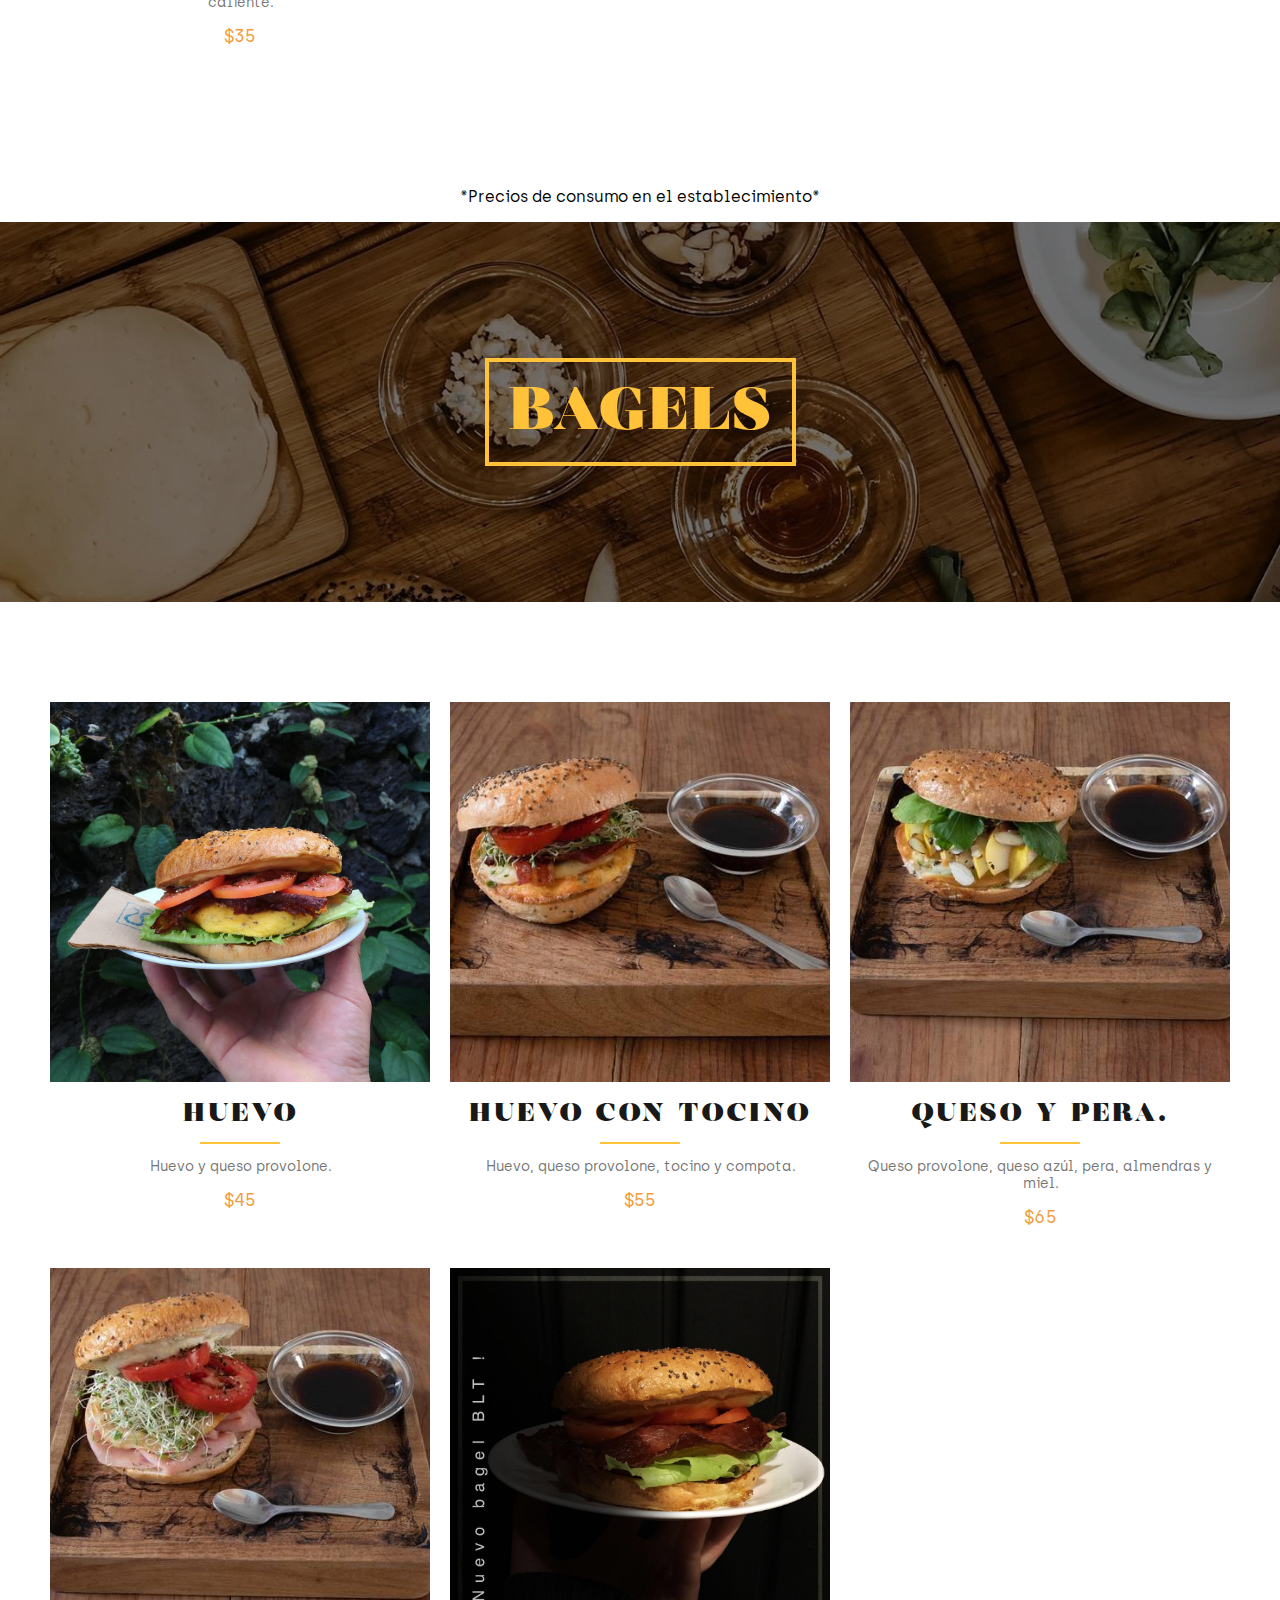
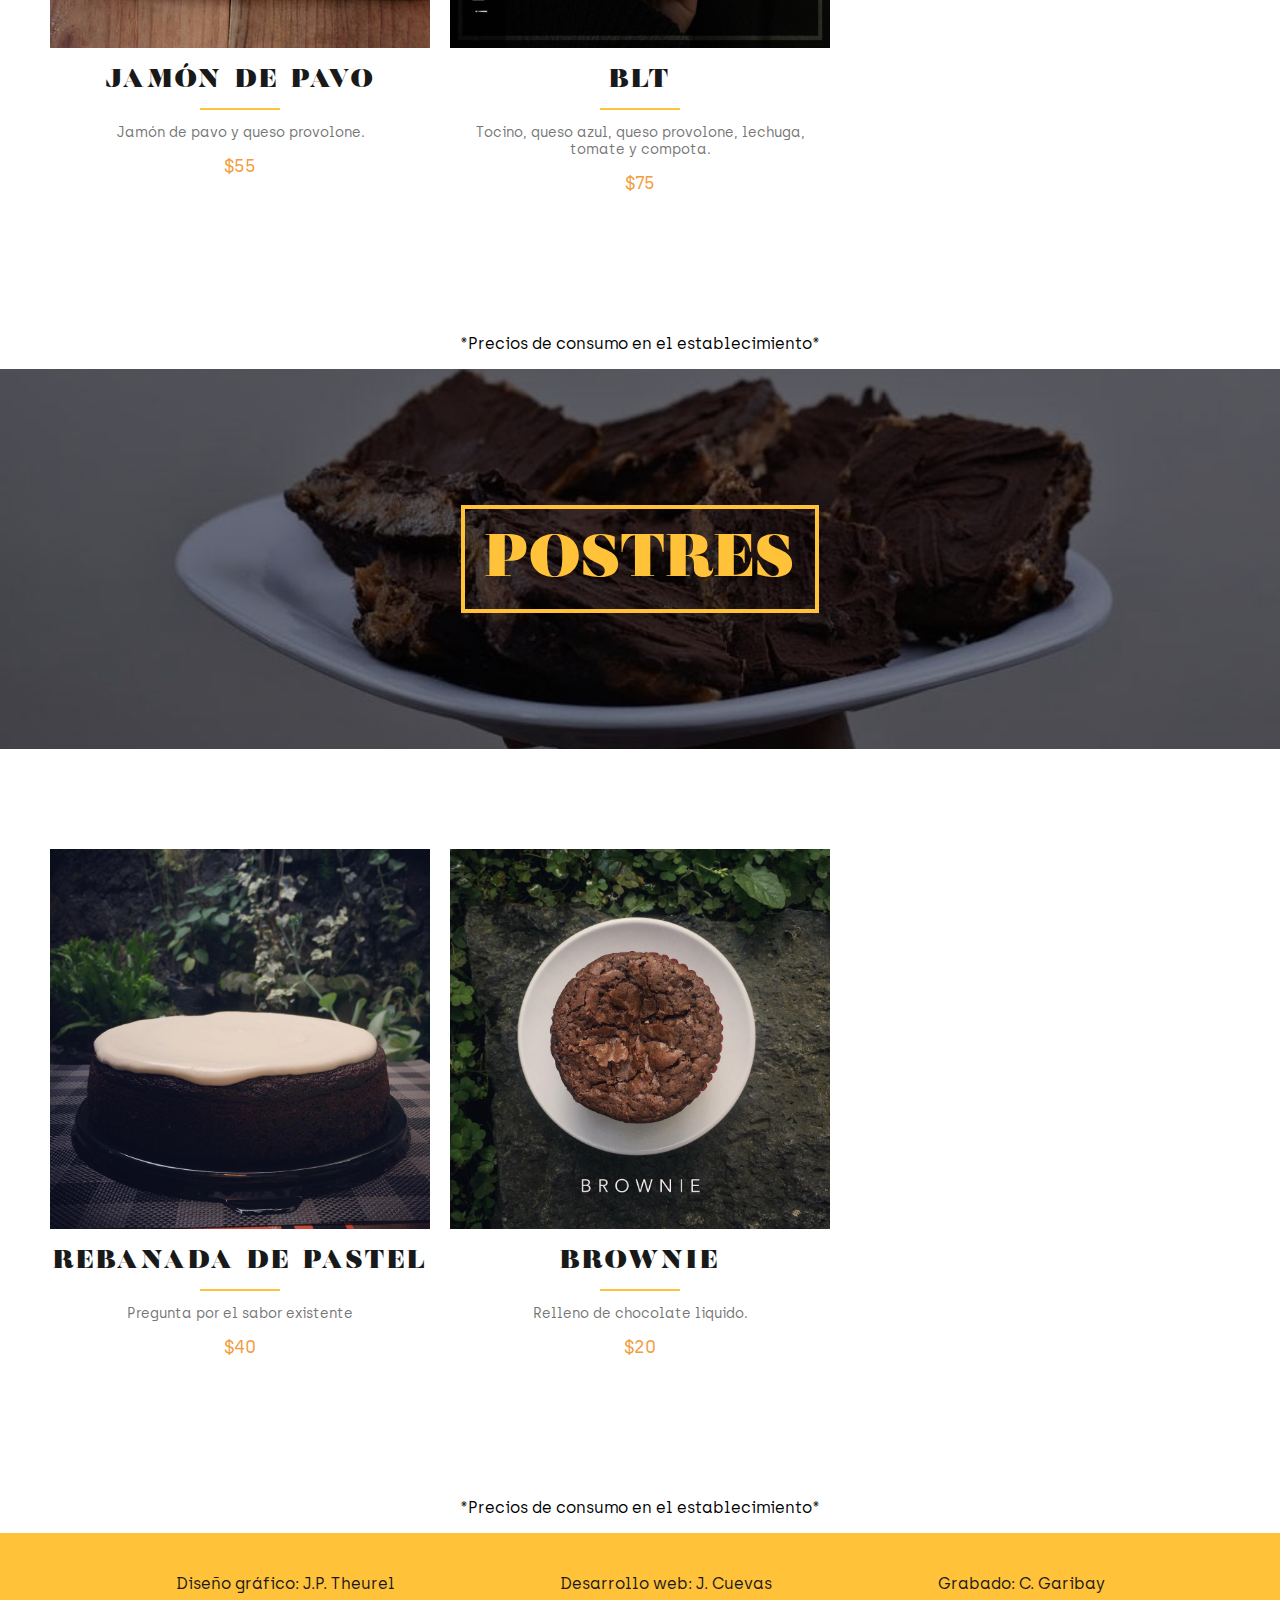
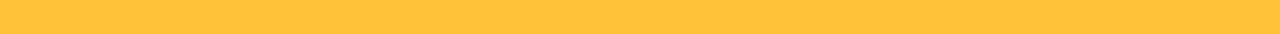
==== commit bbde0ed2: "Updated item prices" ====
--- a/menu.html
+++ b/menu.html
@@ -51,16 +51,7 @@
                     <h3>Espresso</h3>
                     <hr>
                     <p class="item-description">Extracción de 30ml de bebida a partir de 7 gramos de café molido, con agua a 88°C, 9 bares de presión y en un tiempo de 25 segundos.</p>
-                    <p class="price">$28</p>
-                </div>
-                <div class="item-card">
-                    <div class="item-img-container">
-                        <img src="./img/cappuccino.jpeg" alt="Café Cappuccino">
-                    </div>
-                    <h3>Cappuccino</h3>
-                    <hr>
-                    <p class="item-description">Un shot de Espresso y leche espumosa</p>
-                    <p class="price">$35</p>
+                    <p class="price">$30</p>
                 </div>
                 <div class="item-card">
                     <div class="item-img-container">
@@ -73,21 +64,30 @@
                 </div>
                 <div class="item-card">
                     <div class="item-img-container">
+                        <img src="./img/affogato.JPG" alt="Café Affogato">
+                    </div>
+                    <h3>Affogato</h3>
+                    <hr>
+                    <p class="item-description">Una cucharada de helado de vainilla coronada o "ahogada" con un chorro de espresso caliente.</p>
+                    <p class="price">$40</p>
+                </div>
+                <div class="item-card">
+                    <div class="item-img-container">
+                        <img src="./img/cappuccino.jpeg" alt="Café Cappuccino">
+                    </div>
+                    <h3>Cappuccino</h3>
+                    <hr>
+                    <p class="item-description">Un shot de Espresso y leche espumosa</p>
+                    <p class="price">$40</p>
+                </div>
+                <div class="item-card">
+                    <div class="item-img-container">
                         <img src="./img/latte.jpeg" alt="Café Latte">
                     </div>
                     <h3>Latte</h3>
                     <hr>
                     <p class="item-description">Combinación de un shot de Espresso y leche espumosa</p>
-                    <p class="price">$40</p>
-                </div>
-                <div class="item-card">
-                    <div class="item-img-container">
-                        <img src="./img/affogato.JPG" alt="Café Affogato">
-                    </div>
-                    <h3>Affogato</h3>
-                    <hr>
-                    <p class="item-description">Una cucharada de helado de vainilla coronada o "ahogada" con un chorro de espresso caliente.</p>
-                    <p class="price">$40</p>
+                    <p class="price">$45</p>
                 </div>
             </div>
             <p class="price-disclaimer">*Precios de consumo en el establecimiento*</p>
@@ -102,28 +102,28 @@
                     <h3>V60</h3>
                     <hr>
                     <p class="item-description">El nombre proviene de vector 60, el ángulo de 60 grados de su cono. Esto permitirá que la extracción sea más rápida y uniforme.</p>
-                    <p class="price">$35</p>
+                    <p class="price">$40</p>
                 </div>
                 <div class="item-card">
                     <div class="item-img-container"><img src="./img/chemex.JPG" alt="Café Chemex"></div>
                     <h3>Chemex</h3>
                     <hr>
                     <p class="item-description">El Chemex fue diseñado por el químico alemán Peter J. Schlumbohm. Se inspiró en dos aparatos de laboratorio, su embudo de vidrio de laboratorio y su Matraz de Erlenmeyer.</p>
-                    <p class="price">$35</p>
+                    <p class="price">$40</p>
                 </div>
                 <div class="item-card">
                     <div class="item-img-container"><img src="./img/french-press.JPG" alt="Café Prensa Francesa"></div>
                     <h3>Prensa Francesa</h3>
                     <hr>
                     <p class="item-description">Tiene una forma exterior muy similar a la de un pistón o émbolo que se desliza sobre una superficie cilíndrica de vidrio. Tiene más cuerpo y es más suave.</p>
-                    <p class="price">$35</p>
+                    <p class="price">$40</p>
                 </div>
                 <div class="item-card">
                     <div class="item-img-container"><img src="./img/aeropress.jpg" alt="Café Aeropress"></div>
                     <h3>Aeropress</h3>
                     <hr>
                     <p class="item-description">Está formada por dos cilindros de plástico que juntos funcionan como una jeringuilla que introduce aire a presión sobre la mezcla de agua y café molido para filtrar el café a través de un filtro.</p>
-                    <p class="price">$35</p>
+                    <p class="price">$40</p>
                 </div>
             </div>
             <p class="price-disclaimer">*Precios de consumo en el establecimiento*</p>
@@ -138,7 +138,7 @@
                     <h3>Naranja Brew</h3>
                     <hr>
                     <p class="item-description">Jugo de Naranja y shot de Cold Brew</p>
-                    <p class="price">$40</p>
+                    <p class="price">$45</p>
                 </div>
                 <div class="item-card">
                     <div class="item-img-container"><img src="./img/almendra-brew.jpeg" alt="Almendra Brew"></div>
@@ -150,6 +150,42 @@
             </div>
             <p class="price-disclaimer">*Precios de consumo en el establecimiento*</p>
         </article>
+        <article id="no-coffee">
+            <div class="menu-banner">
+                <h2><span>Sin café</span></h2>
+            </div>
+            <div class="items-container menu-wrapper">
+                <div class="item-card">
+                    <div class="item-img-container"><img src="./img/chocolate.jpeg" alt="Chocolate caliente"></div>
+                    <h3>Chocolate</h3>
+                    <hr>
+                    <p class="item-description">100% orgánico traido desde el estado de Tabasco.</p>
+                    <p class="price">$45</p>
+                </div>
+                <div class="item-card">
+                    <div class="item-img-container"><img src="./img/matcha-latte.jpeg" alt="Matcha Latte"></div>
+                    <h3>Matcha Latte</h3>
+                    <hr>
+                    <p class="item-description">Té verde en polvo</p>
+                    <p class="price">$45</p>
+                </div>
+                <div class="item-card">
+                    <div class="item-img-container"><img src="./img/tisana-frutal.JPG" alt="Tisana Frutal"></div>
+                    <h3>Tisana Frutal</h3>
+                    <hr>
+                    <p class="item-description">Frutas secas de temporada. Puede ser fría o caliente.</p>
+                    <p class="price">$35</p>
+                </div>
+                <div class="item-card">
+                    <div class="item-img-container"><img src="./img/tisana-herbal.jpg" alt="Tisana Herbal"></div>
+                    <h3>Tisana Herbal</h3>
+                    <hr>
+                    <p class="item-description">Exquisita combinación de hierbas. Puede ser fría o caliente.</p>
+                    <p class="price">$35</p>
+                </div>
+            </div>
+            <p class="price-disclaimer">*Precios de consumo en el establecimiento*</p>
+        </article>
         <article id="bagels">
             <div class="menu-banner">
                 <h2><span>Bagels</span></h2>
@@ -160,71 +196,35 @@
                     <h3>Huevo</h3>
                     <hr>
                     <p class="item-description">Huevo y queso provolone.</p>
-                    <p class="price">$40</p>
+                    <p class="price">$45</p>
                 </div>
                 <div class="item-card">
                     <div class="item-img-container"><img src="./img/bagel-huevo-tocino.jpeg" alt="Bagel Huevo con Tocino"></div>
                     <h3>Huevo con tocino</h3>
                     <hr>
                     <p class="item-description">Huevo, queso provolone, tocino y compota.</p>
-                    <p class="price">$50</p>
+                    <p class="price">$55</p>
                 </div>
                 <div class="item-card">
                     <div class="item-img-container"><img src="./img/bagel-pera.jpeg" alt="Bagel Queso y Pera"></div>
                     <h3>Queso y pera.</h3>
                     <hr>
                     <p class="item-description">Queso provolone, queso azúl, pera, almendras y miel.</p>
-                    <p class="price"></p>
+                    <p class="price">$65</p>
                 </div>
                 <div class="item-card">
                     <div class="item-img-container"><img src="./img/bagel-jamon.jpeg" alt="Bagel Jamón de Pavo"></div>
                     <h3>Jamón de pavo</h3>
                     <hr>
                     <p class="item-description">Jamón de pavo y queso provolone.</p>
-                    <p class="price">$45</p>
+                    <p class="price">$55</p>
                 </div>
                 <div class="item-card">
                     <div class="item-img-container"><img src="./img/bagel-blt.JPG" alt=""></div>
                     <h3>BLT</h3>
                     <hr>
                     <p class="item-description">Tocino, queso azul, queso provolone, lechuga, tomate y compota.</p>
-                    <p class="price">$65</p>
-                </div>
-            </div>
-            <p class="price-disclaimer">*Precios de consumo en el establecimiento*</p>
-        </article>
-        <article id="no-coffee">
-            <div class="menu-banner">
-                <h2><span>Sin café</span></h2>
-            </div>
-            <div class="items-container menu-wrapper">
-                <div class="item-card">
-                    <div class="item-img-container"><img src="./img/chocolate.jpeg" alt="Chocolate caliente"></div>
-                    <h3>Chocolate</h3>
-                    <hr>
-                    <p class="item-description">100% orgánico traido desde el estado de Tabasco.</p>
-                    <p class="price">$40</p>
-                </div>
-                <div class="item-card">
-                    <div class="item-img-container"><img src="./img/matcha-latte.jpeg" alt="Matcha Latte"></div>
-                    <h3>Matcha Latte</h3>
-                    <hr>
-                    <p class="item-description">Té verde en polvo</p>
-                    <p class="price">$40</p>
-                </div>
-                <div class="item-card">
-                    <div class="item-img-container"><img src="./img/tisana-frutal.JPG" alt="Tisana Frutal"></div>
-                    <h3>Tisana Frutal</h3>
-                    <hr>
-                    <p class="item-description">Frutas secas de temporada. Puede ser fría o caliente.</p>
-                    <p class="price">$35</p>
-                </div>
-                <div class="item-card">
-                    <div class="item-img-container"><img src="./img/tisana-herbal.jpg" alt="Tisana Herbal"></div>
-                    <h3>Tisana Herbal</h3>
-                    <hr>
-                    <p class="item-description">Exquisita combinación de hierbas. Puede ser fría o caliente.</p>
-                    <p class="price">$35</p>
+                    <p class="price">$75</p>
                 </div>
             </div>
             <p class="price-disclaimer">*Precios de consumo en el establecimiento*</p>
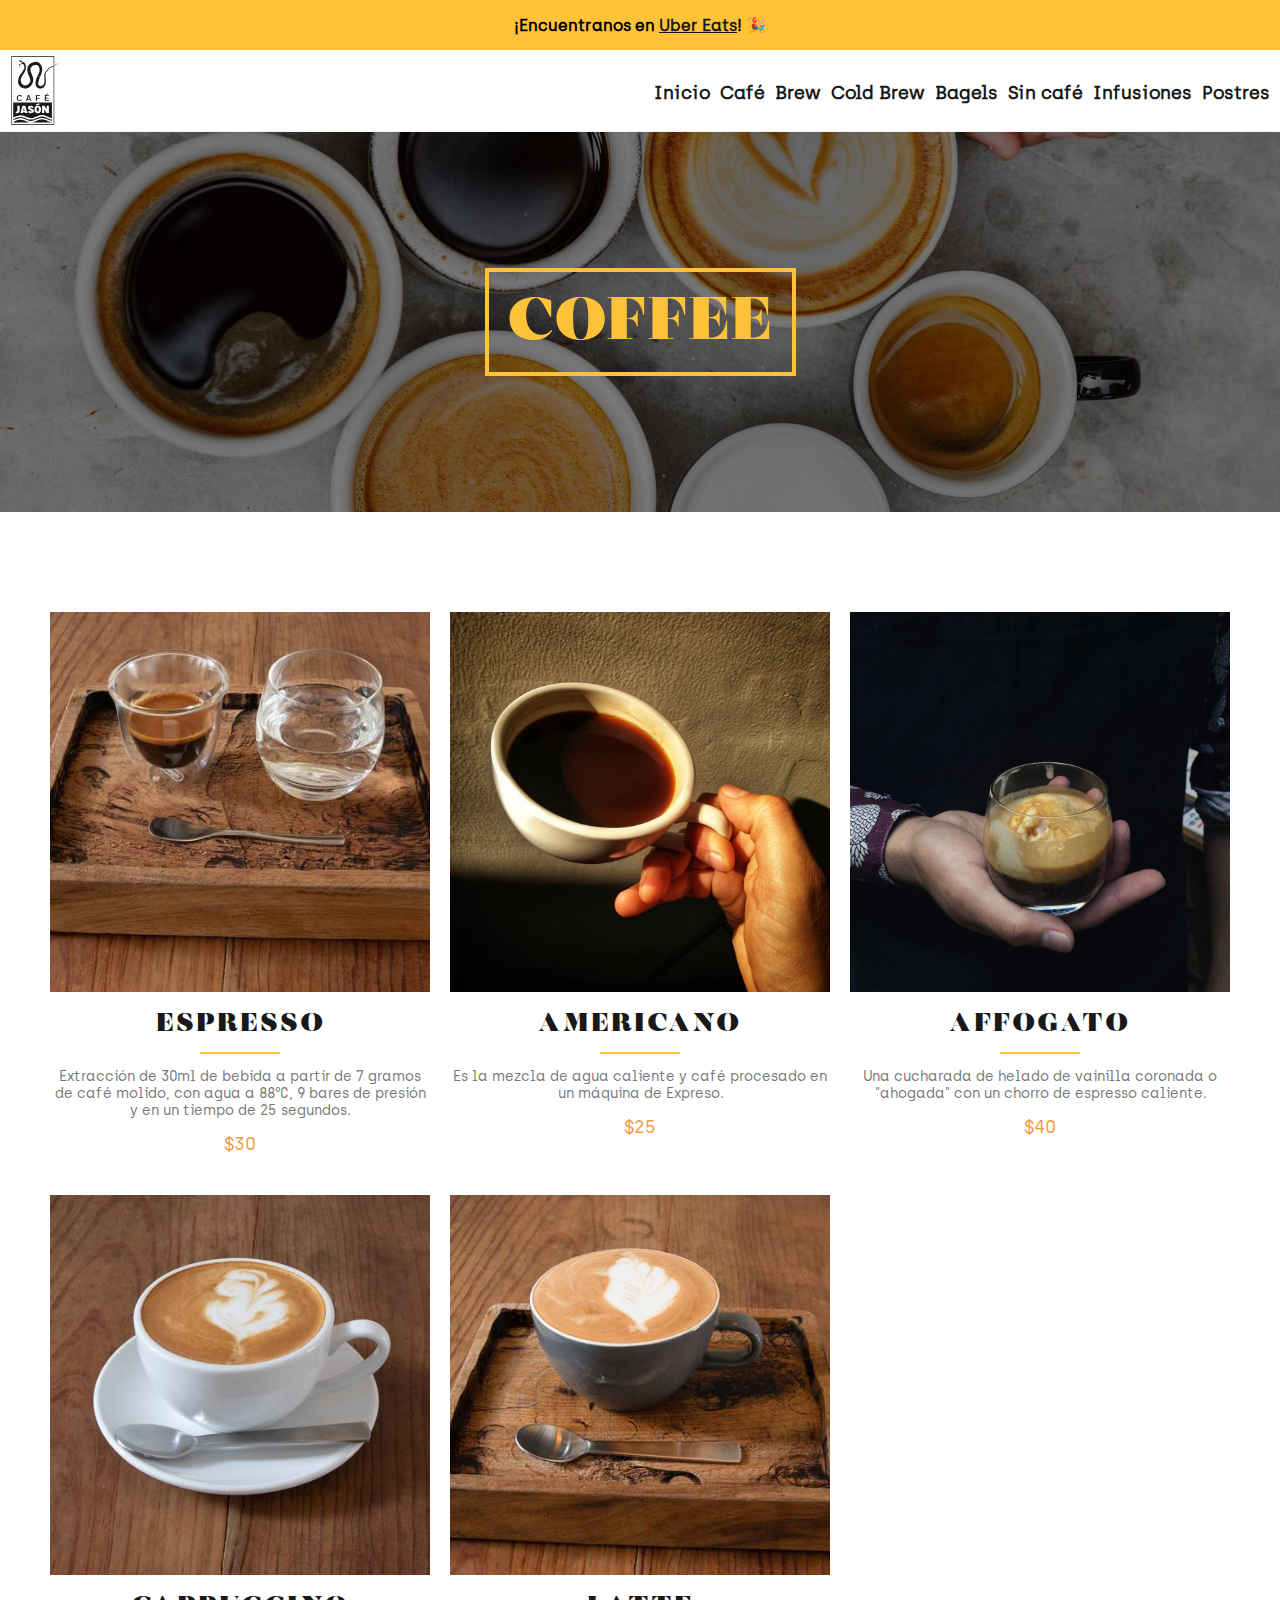
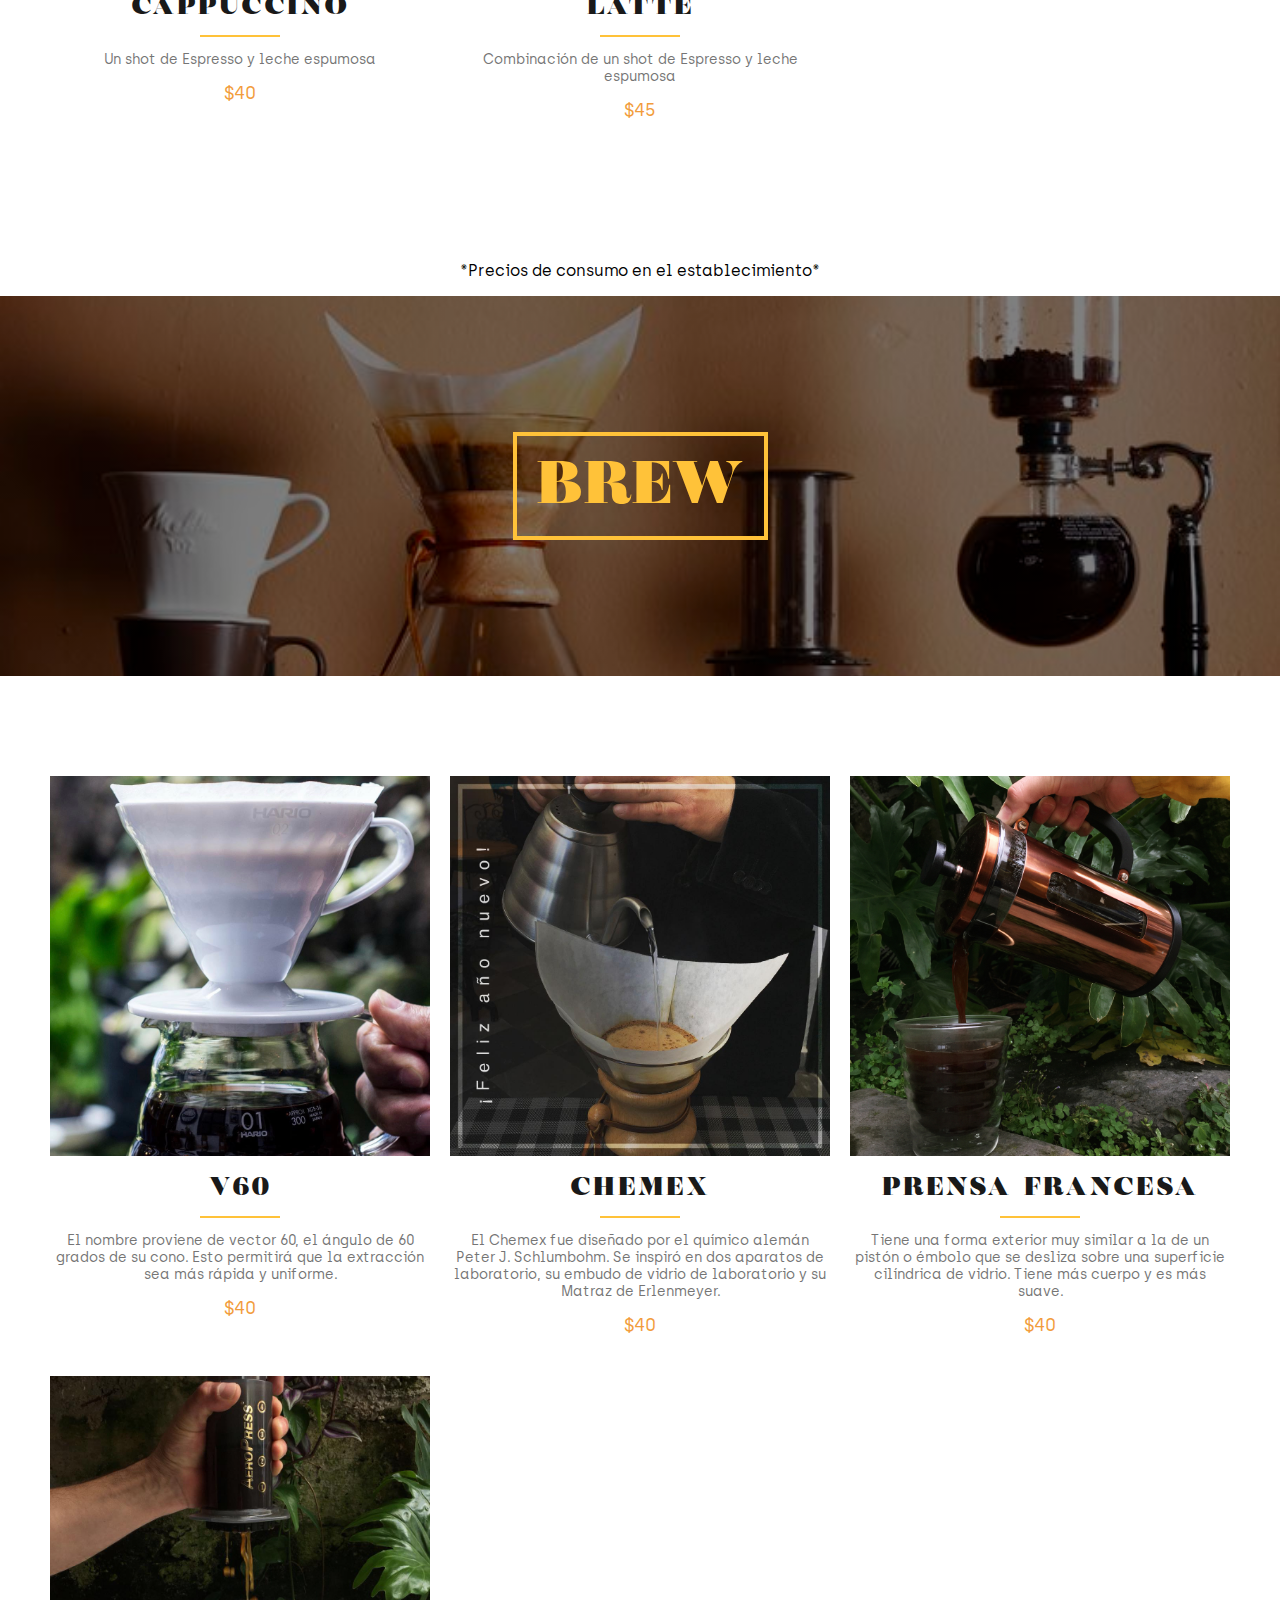
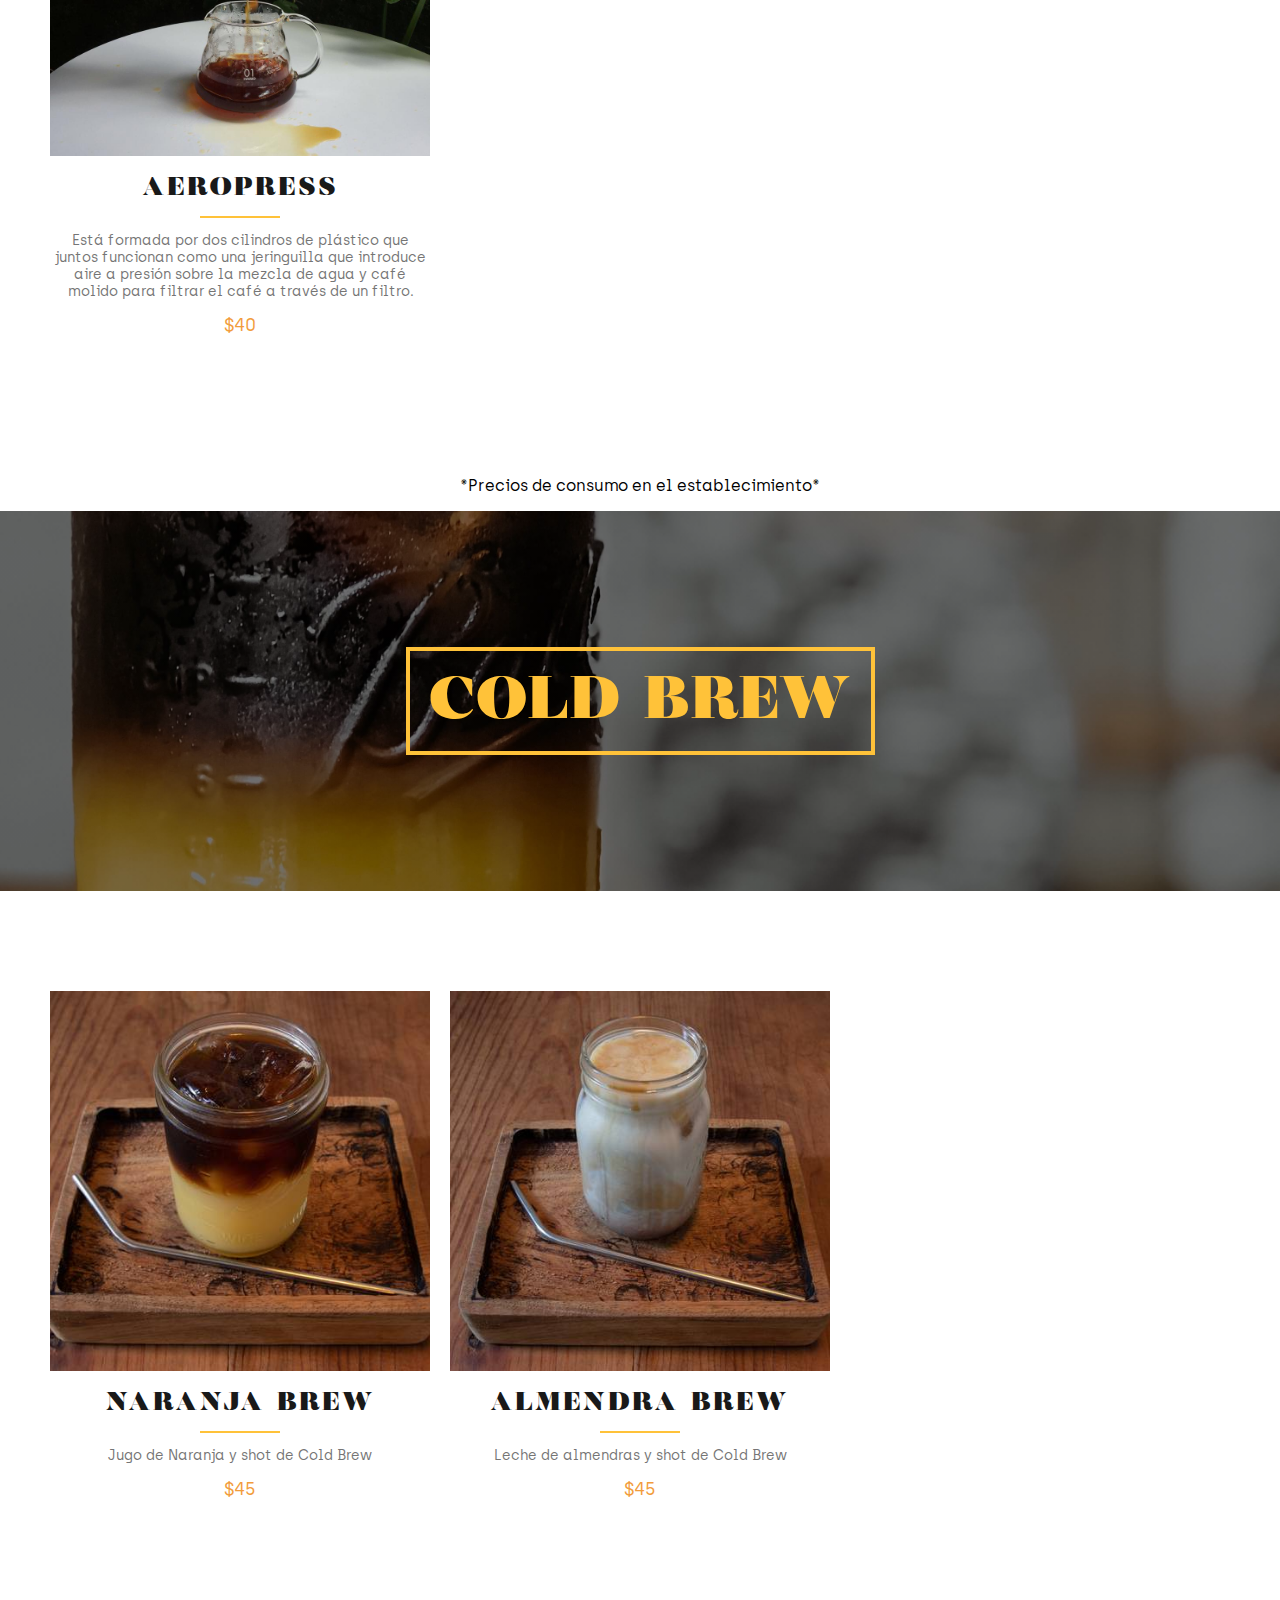
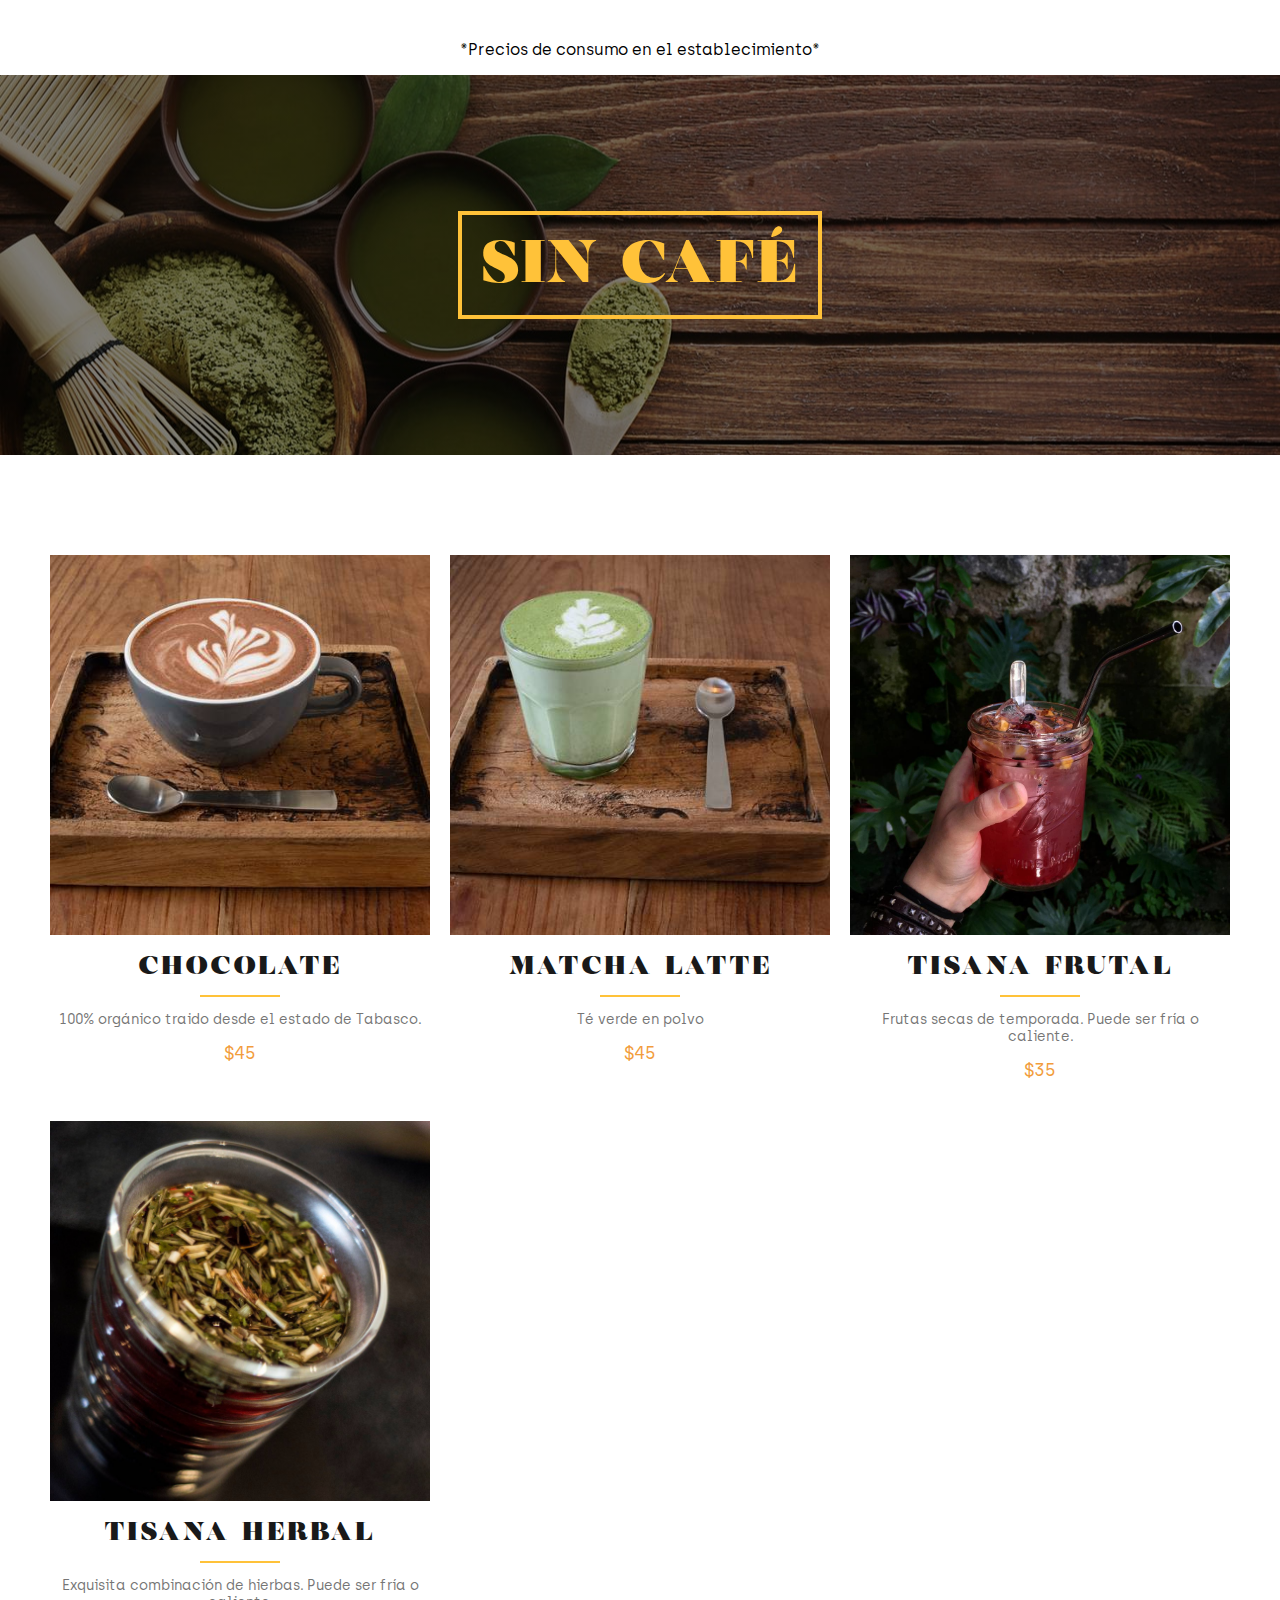
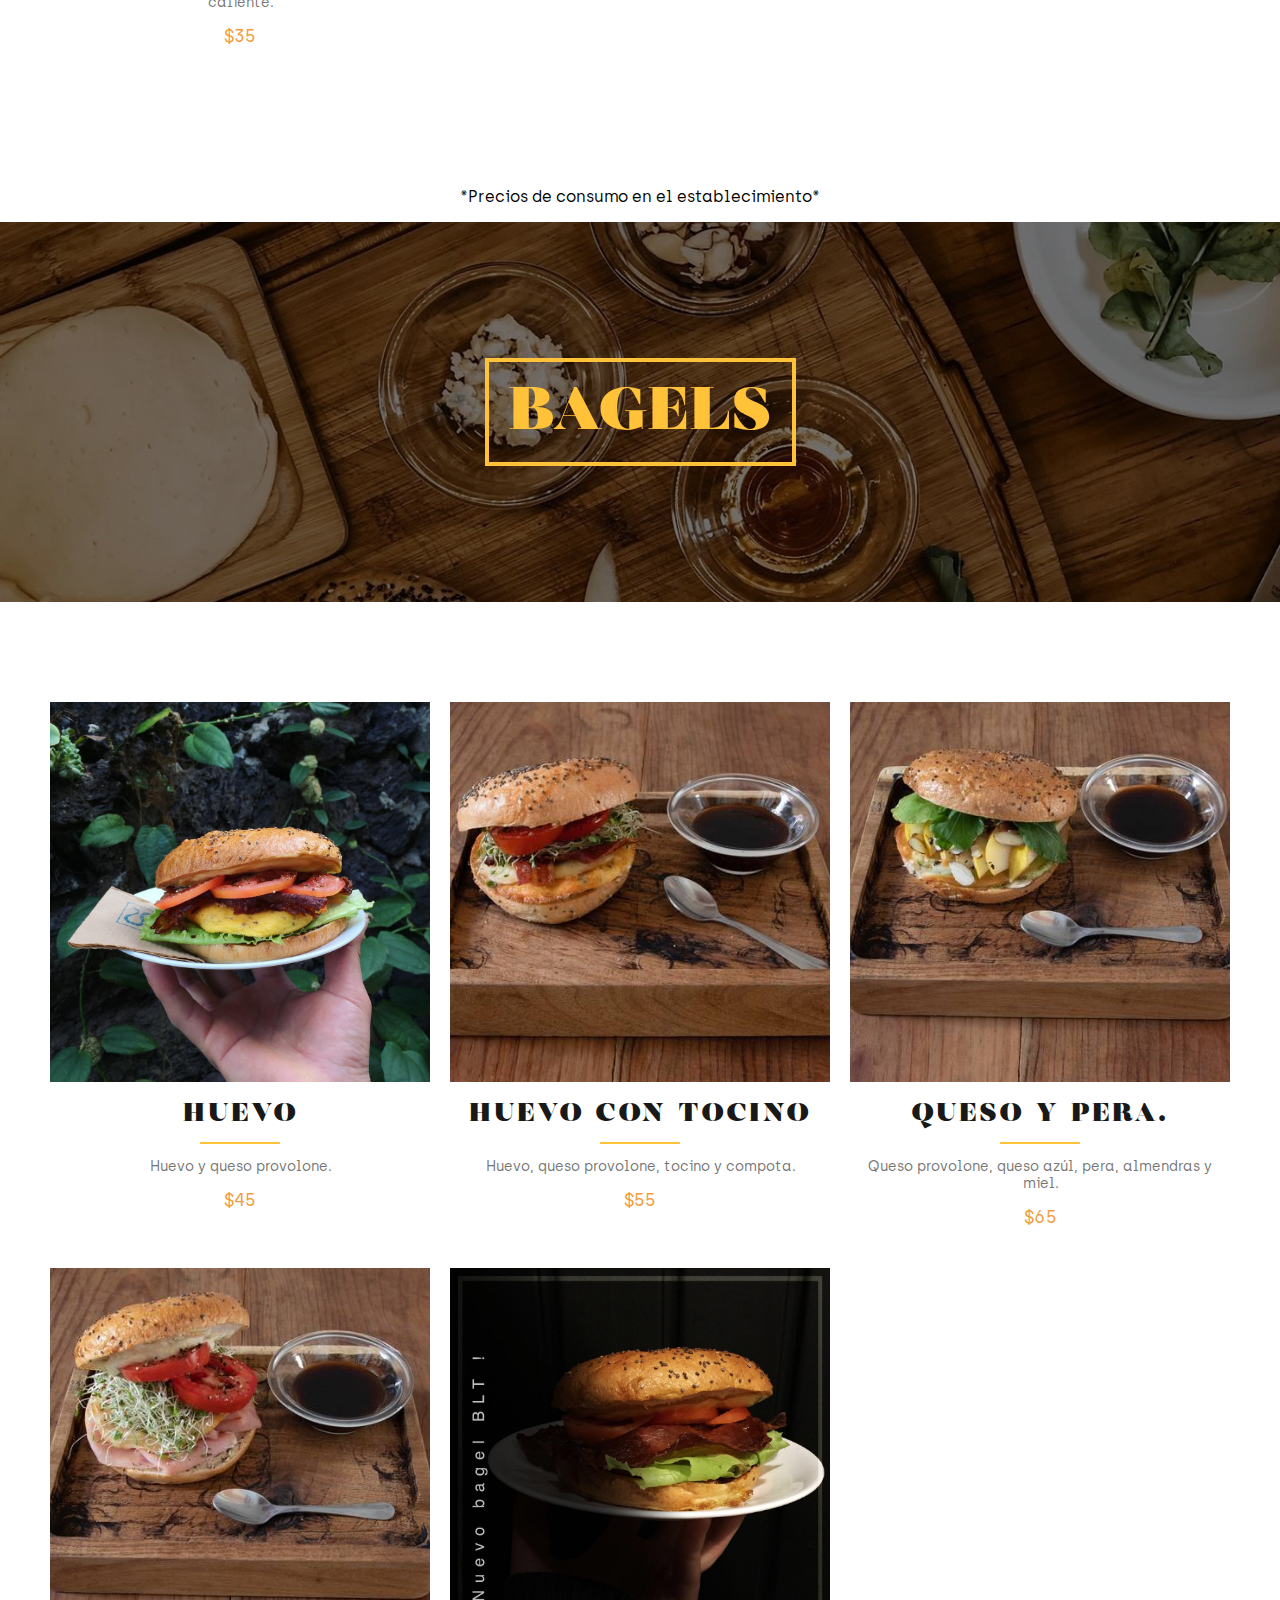
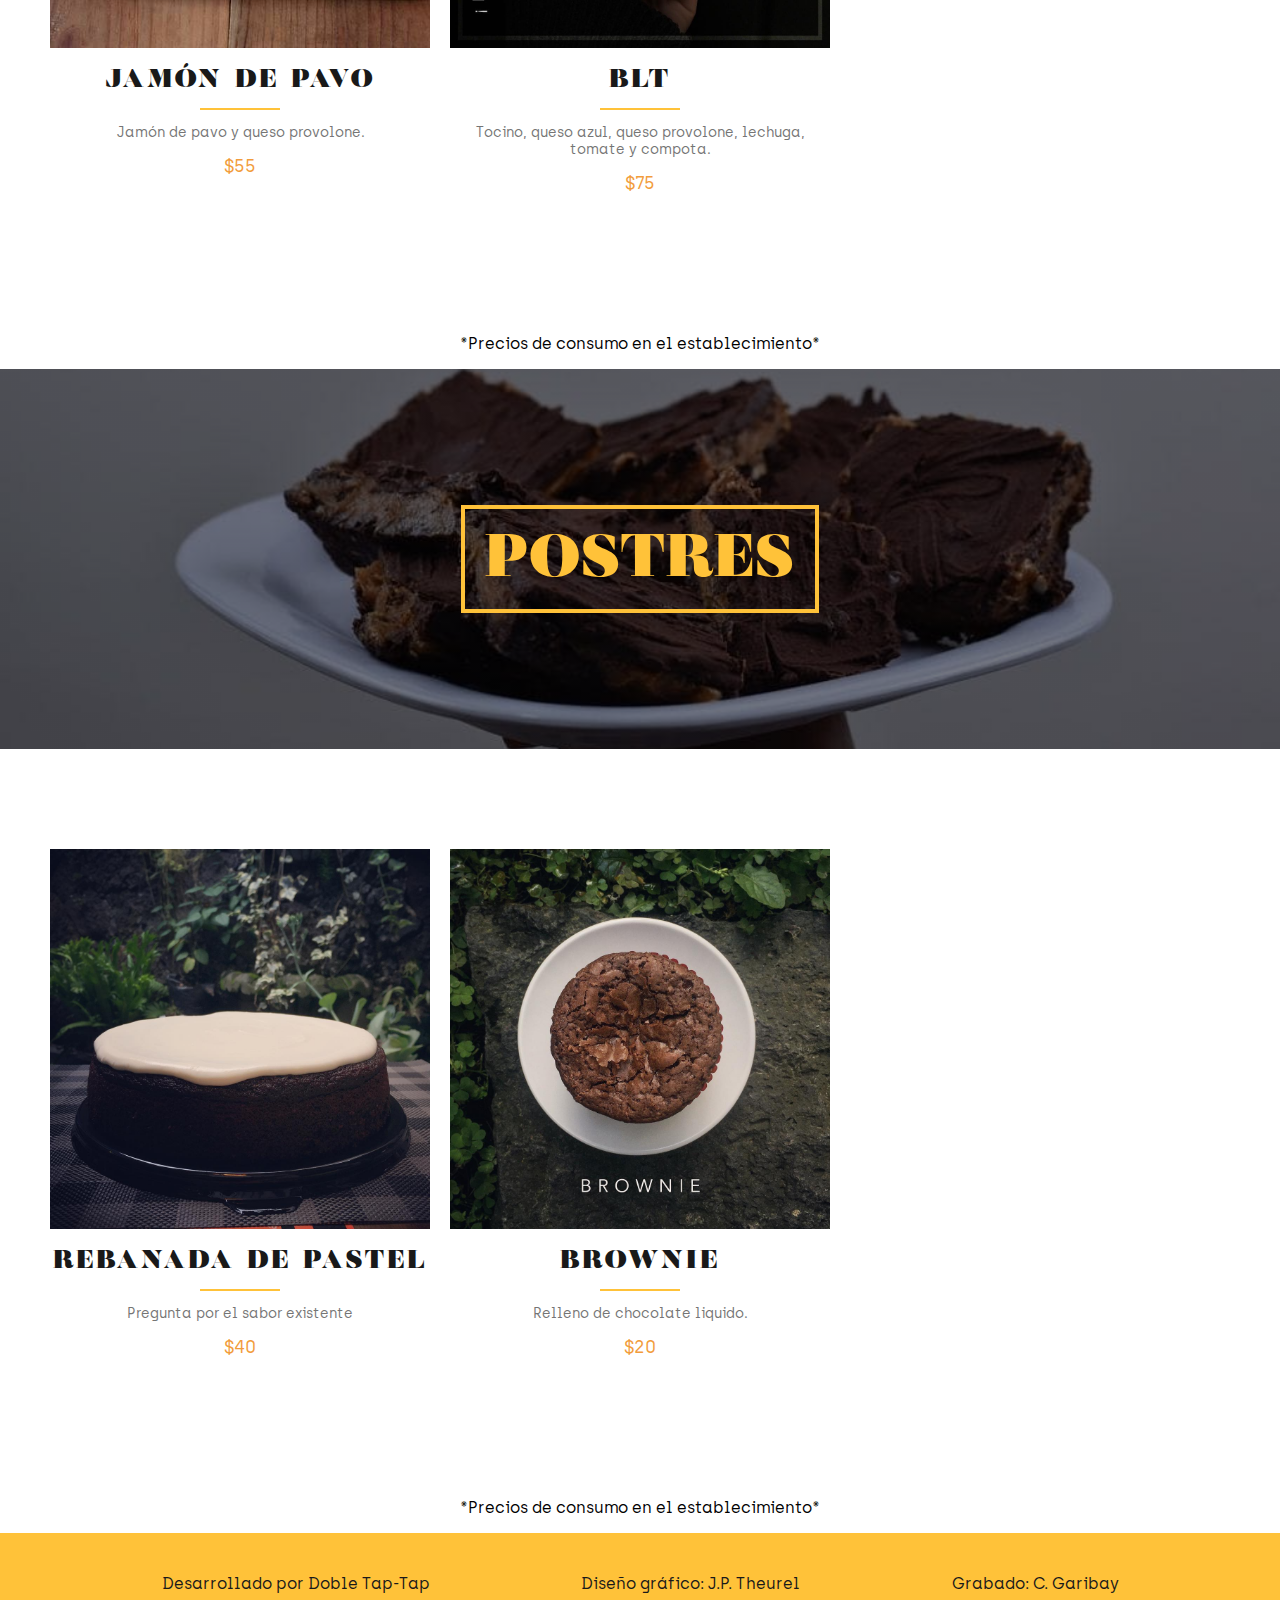
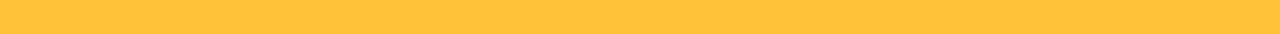
==== commit b9051c85: "updated footer" ====
--- a/menu.html
+++ b/menu.html
@@ -254,8 +254,8 @@
     </section>
     <footer>
         <div class="footer-content-container wrapper">
+            <p class="footer-link">Desarrollado por <a href="http://dobletaptap.com" target="_blank">Doble Tap-Tap</a></p>
             <p class="footer-link">Diseño gráfico: <a href="https://www.instagram.com/theurel__/" target="_blank">J.P. Theurel</a></p>
-            <p class="footer-link">Desarrollo web: <a href="https://github.com/JoseCrz" target="_blank">J. Cuevas</a></p>
             <p class="footer-link">Grabado: <a href="https://www.instagram.com/carlosgaribaymillan/" target="_blank">C. Garibay</a></p>
         </div>
     </footer>
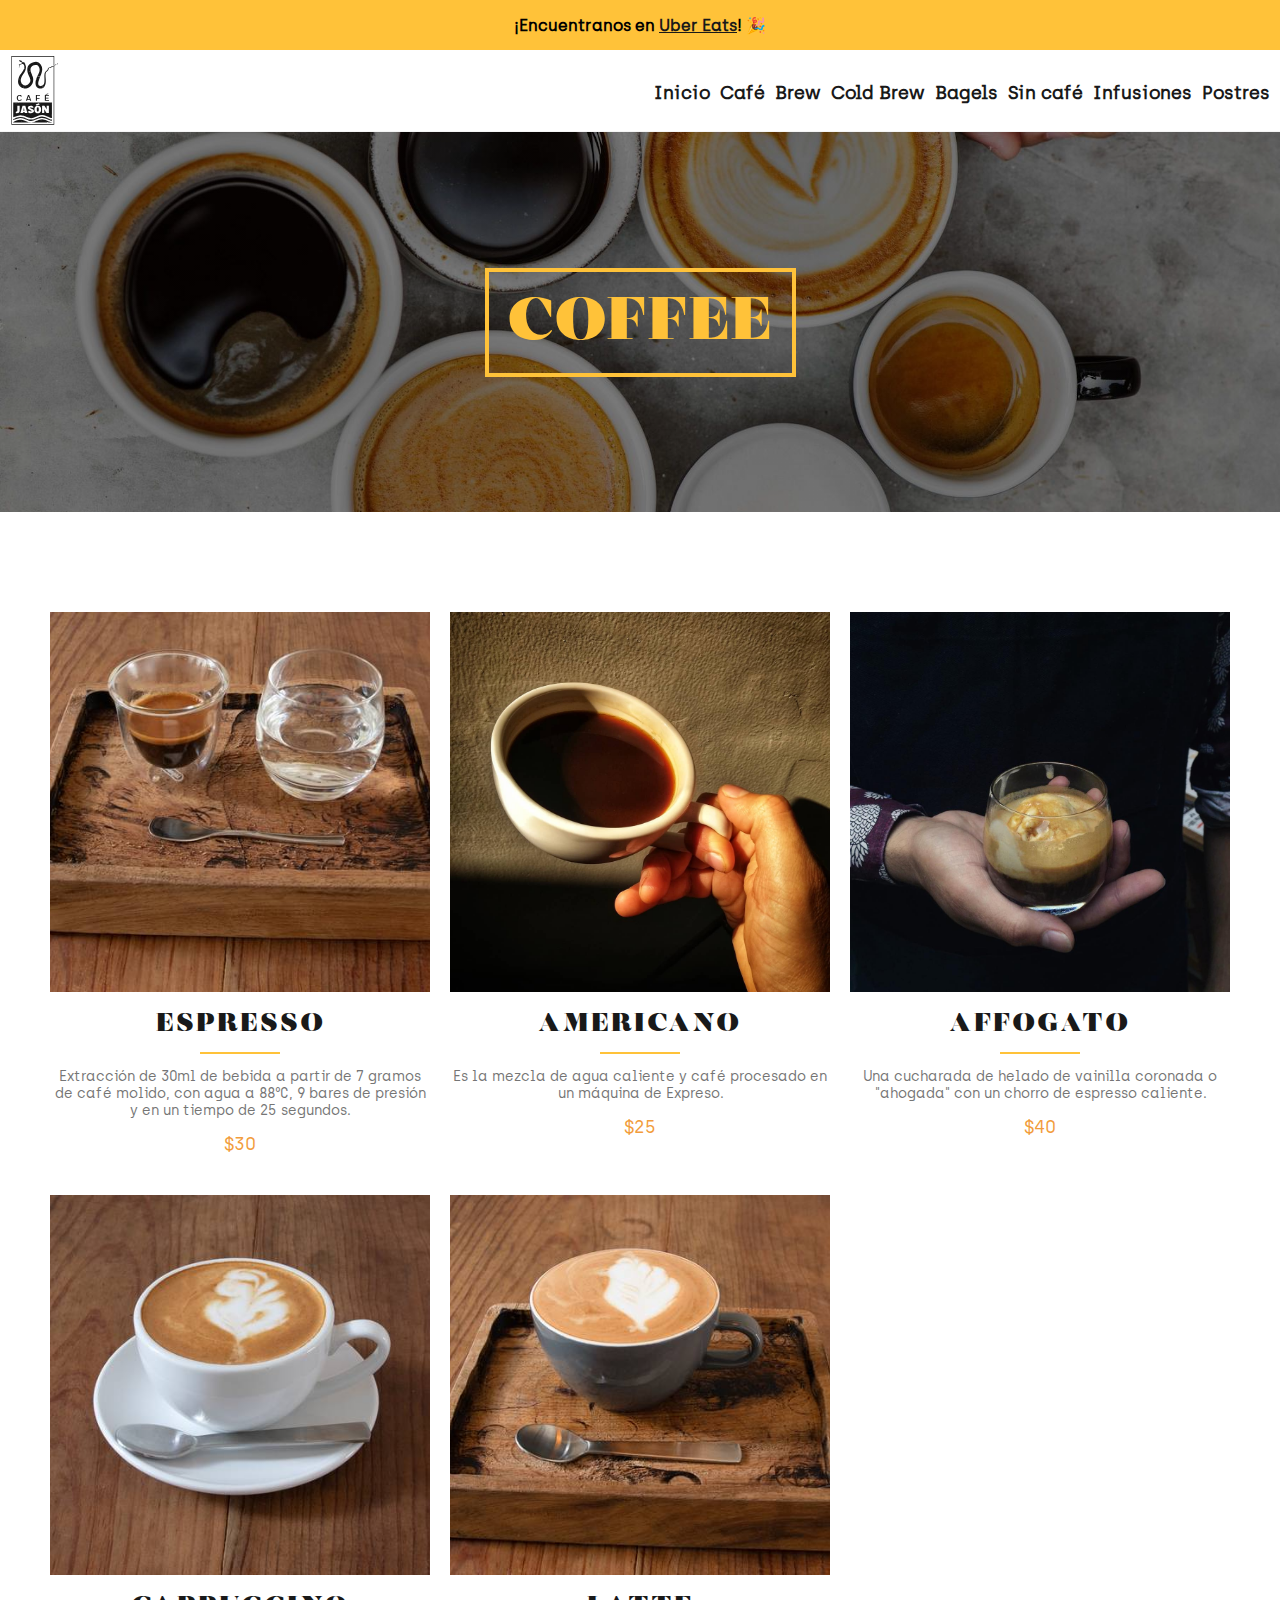
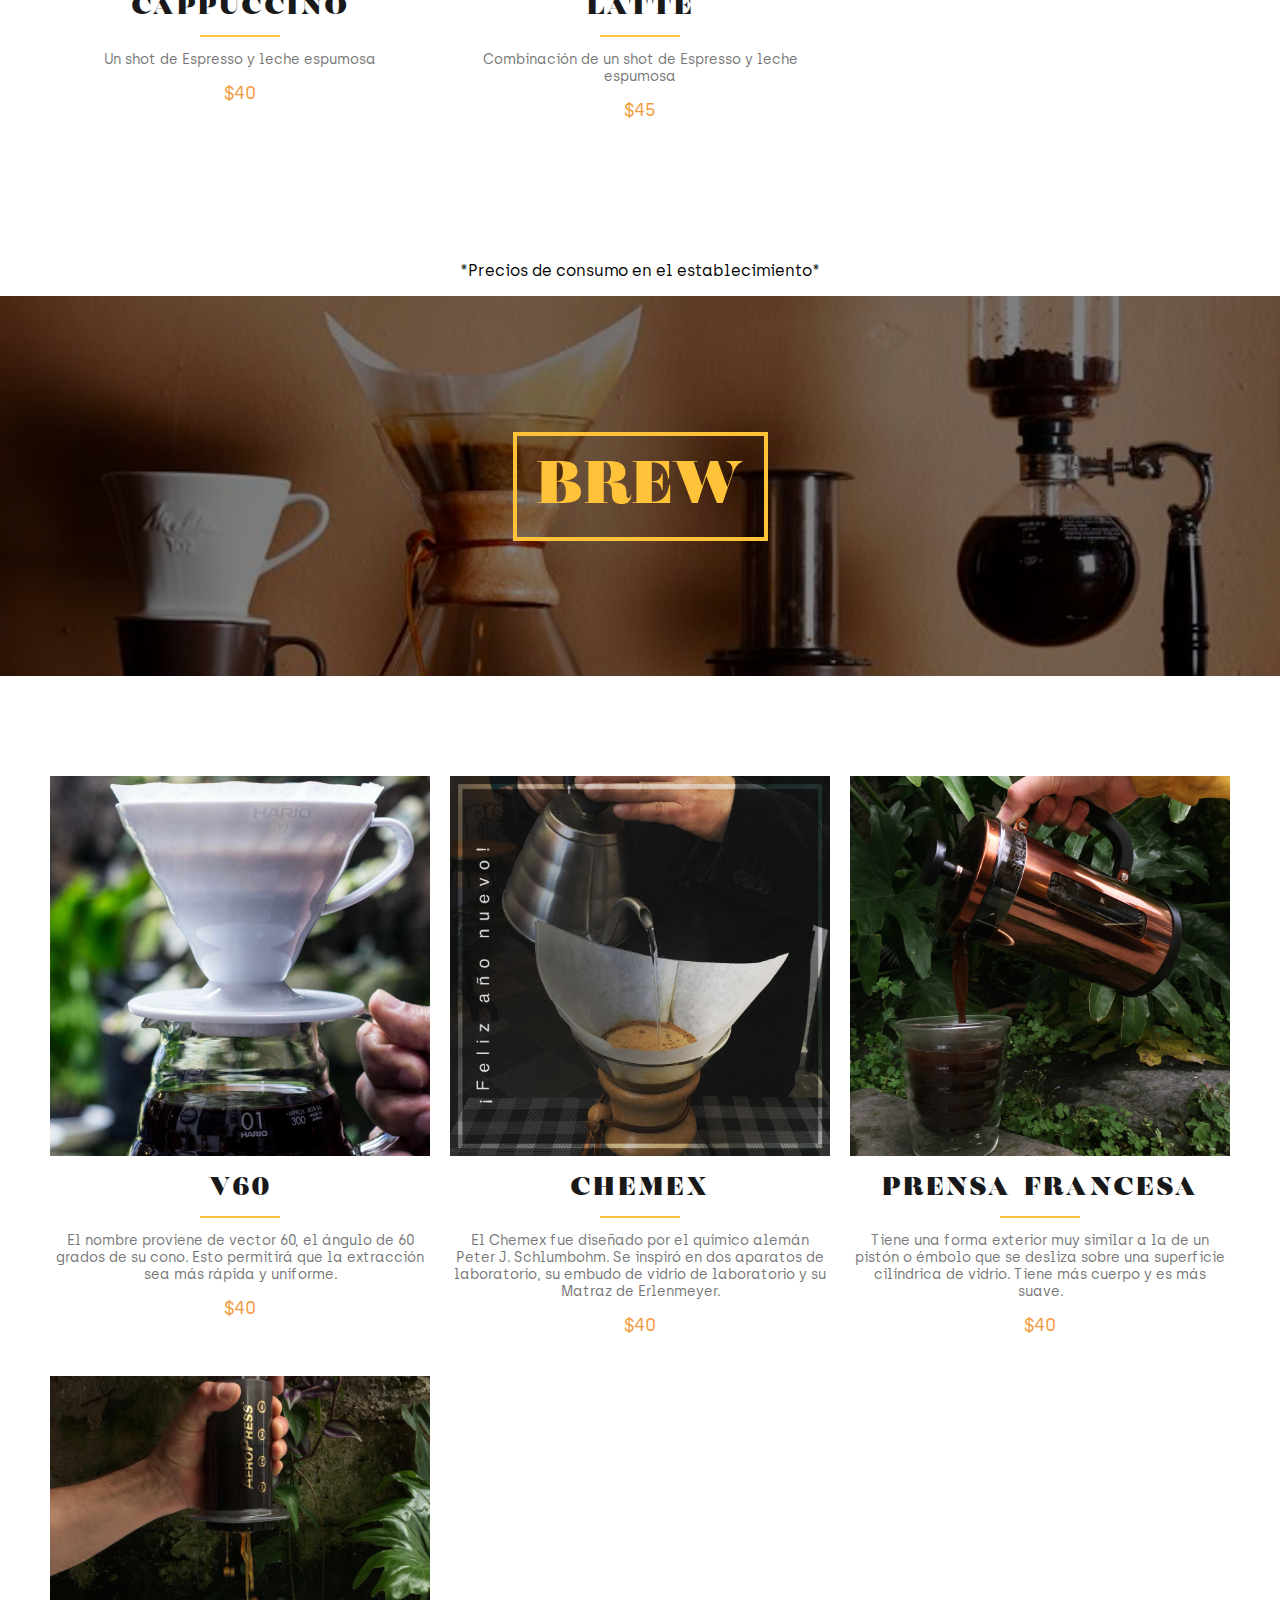
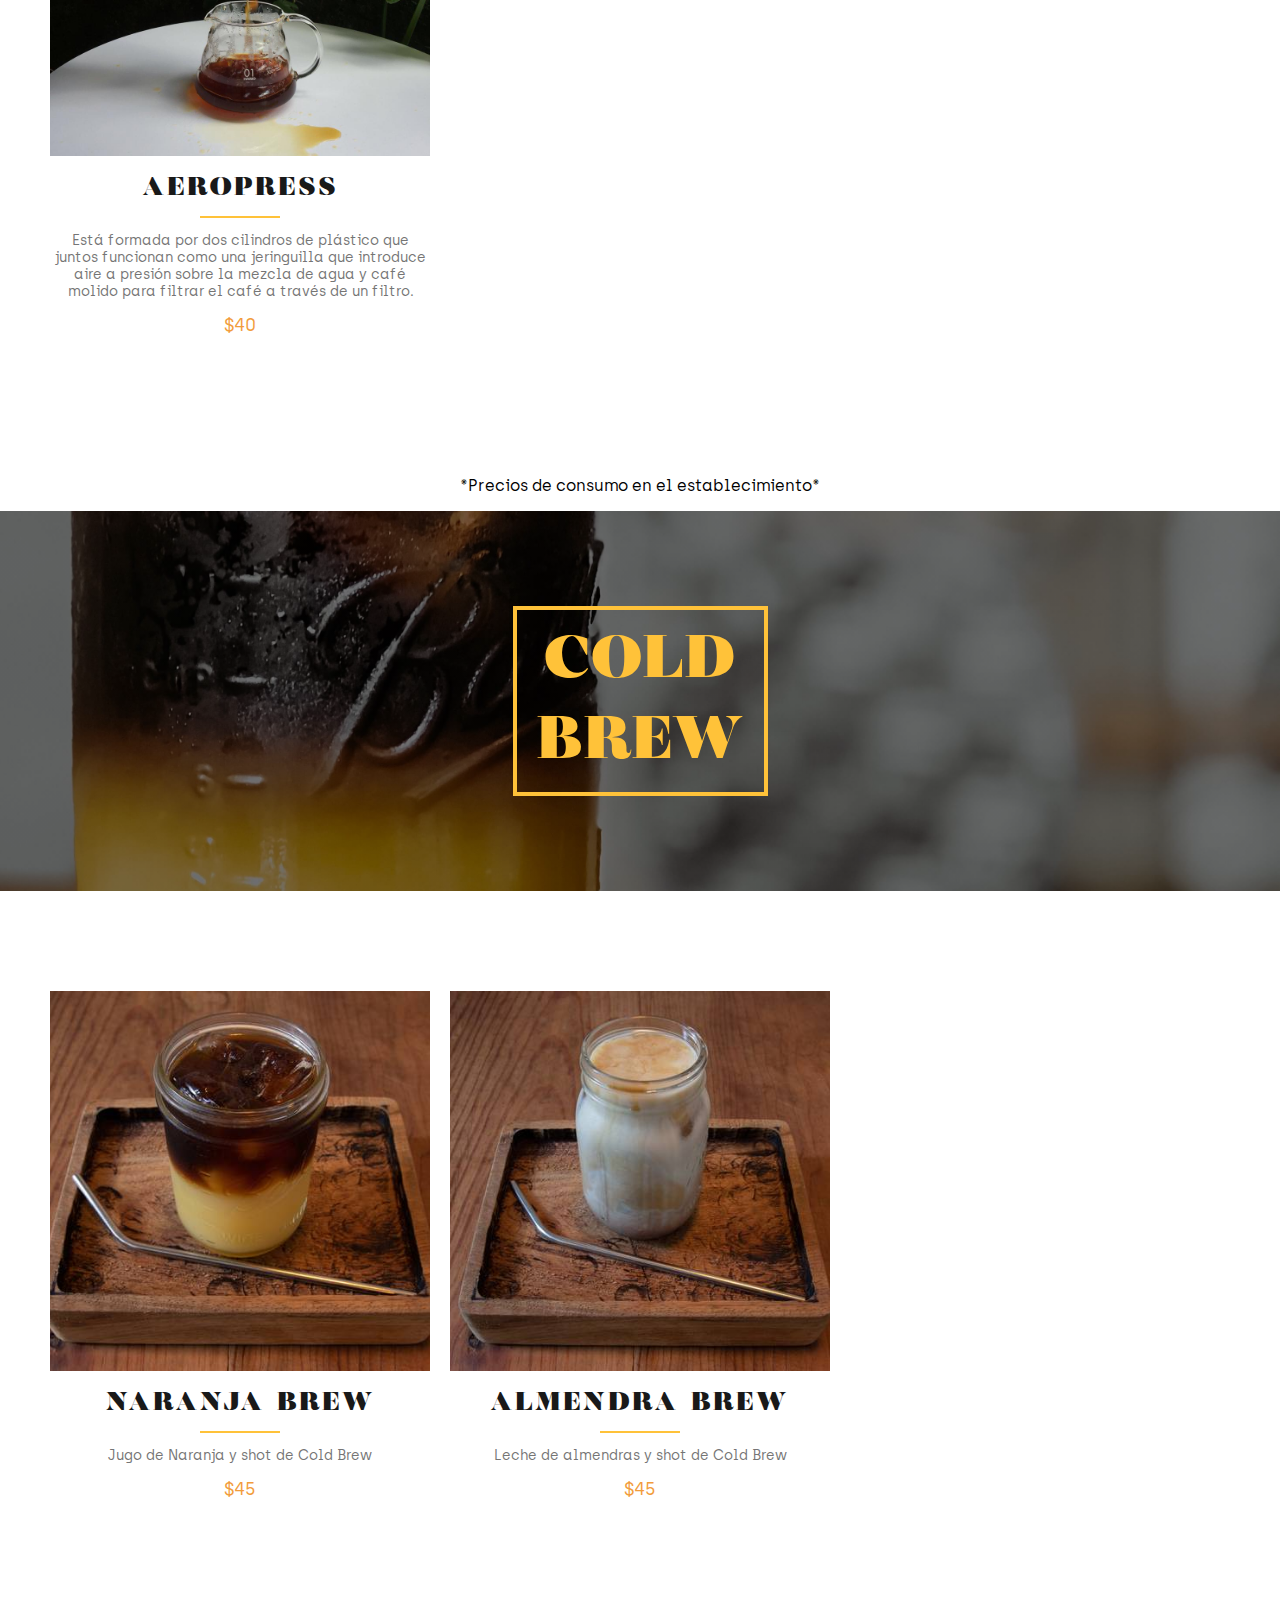
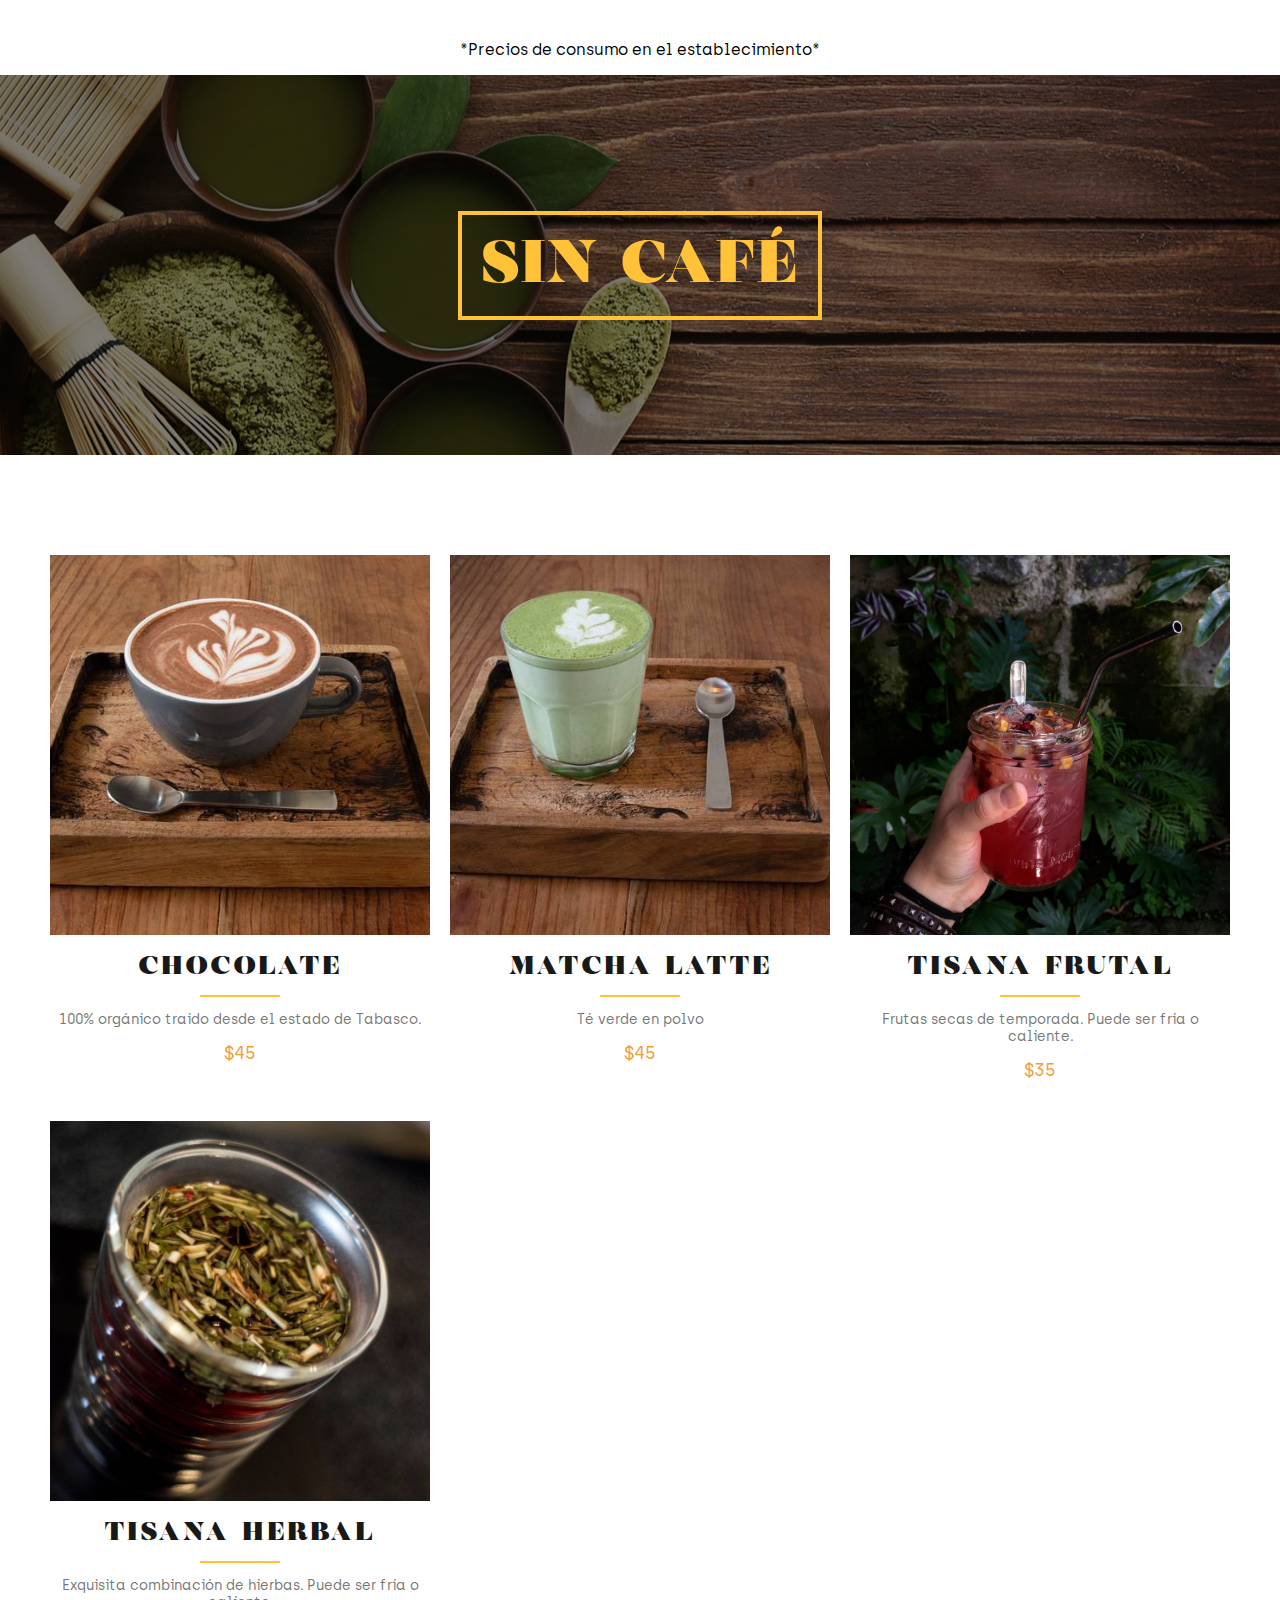
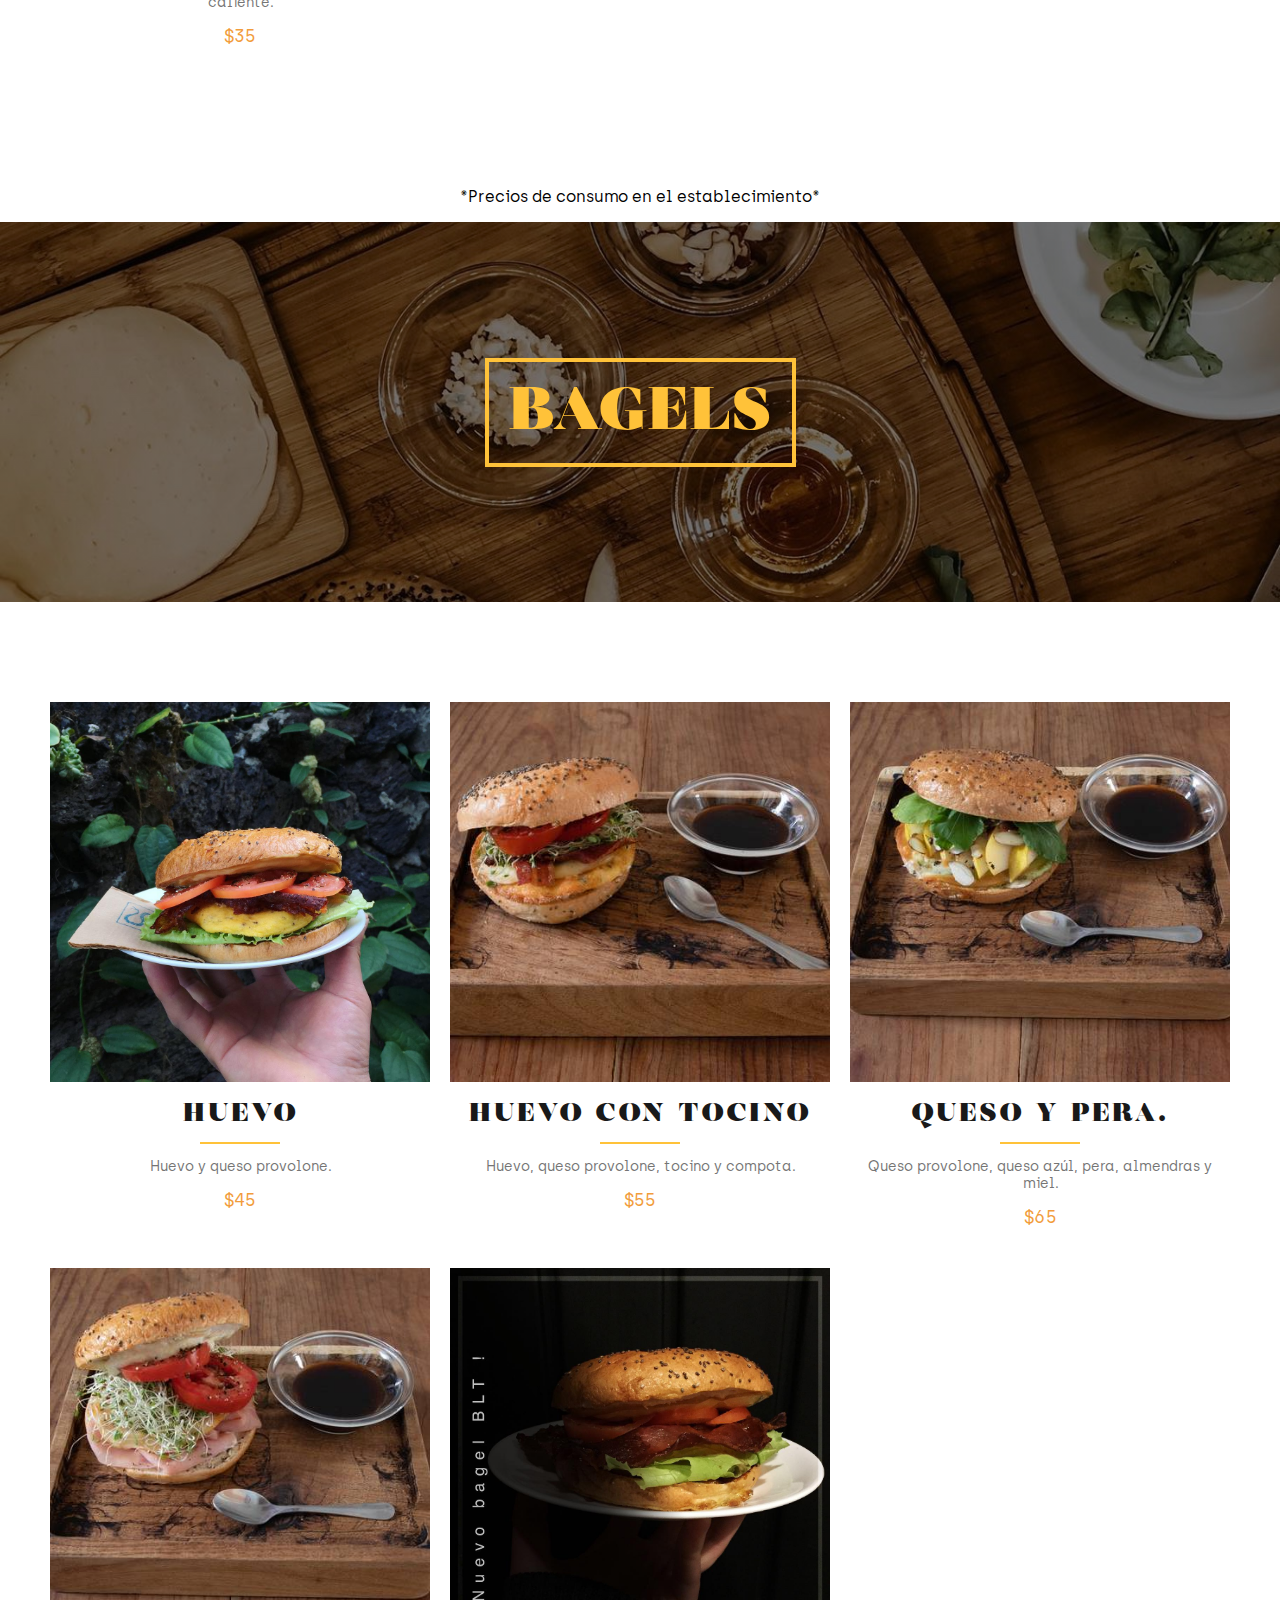
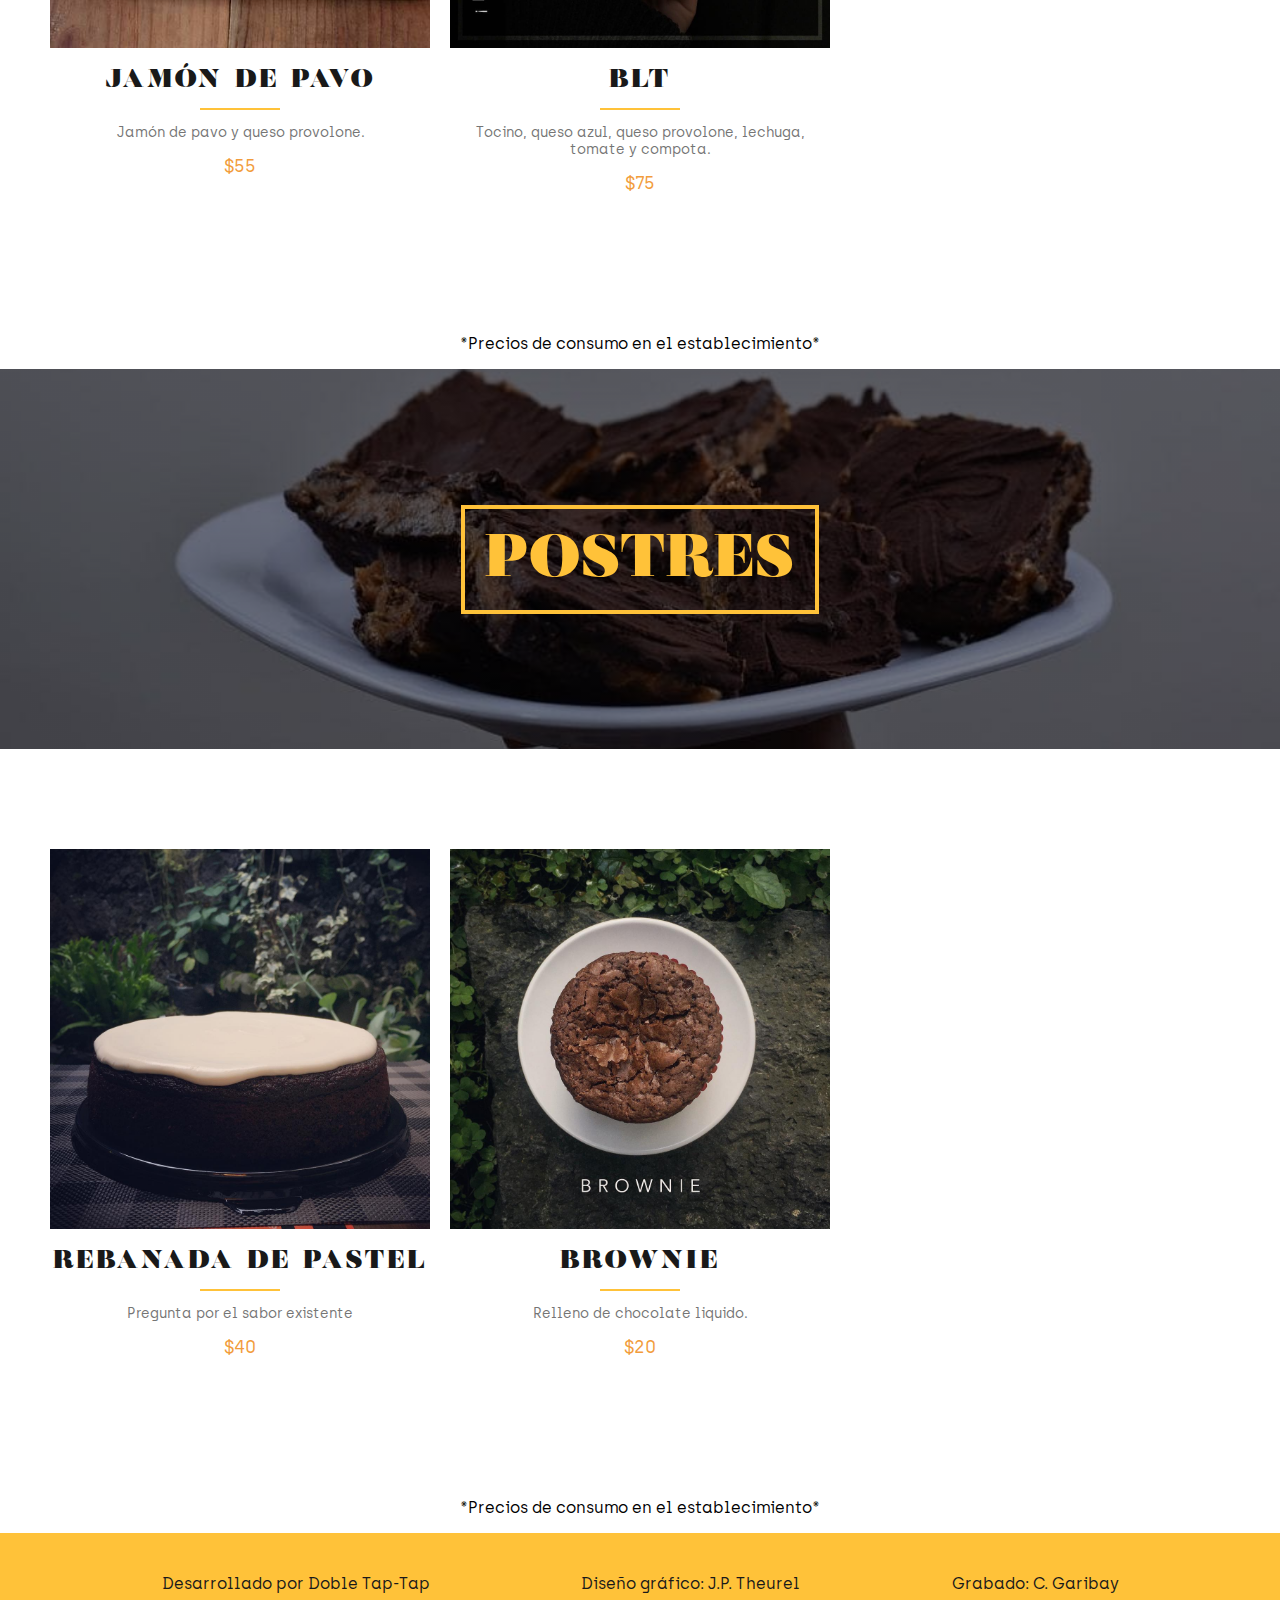
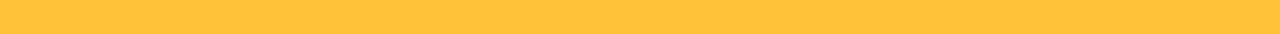
==== commit 183ce296: "Improved menu h2 styles" ====
--- a/menu.html
+++ b/menu.html
@@ -41,7 +41,7 @@
     <section id="menu">
         <article id="cafe">
             <div class="menu-banner">
-                <h2><span>Coffee</span></h2>
+                <h2>Coffee</h2>
             </div>
             <div class="items-container menu-wrapper">
                 <div class="item-card">
@@ -94,7 +94,7 @@
         </article>
         <article id="brew-bar">
             <div class="menu-banner">
-                <h2><span>Brew</span></h2>
+                <h2>Brew</h2>
             </div>
             <div class="items-container menu-wrapper">
                 <div class="item-card">
@@ -130,7 +130,7 @@
         </article>
         <article id="cold-brew">
             <div class="menu-banner">
-                <h2><span>Cold Brew</span></h2>
+                <h2>Cold<br>Brew</h2>
             </div>
             <div class="items-container menu-wrapper">
                 <div class="item-card">
@@ -152,7 +152,7 @@
         </article>
         <article id="no-coffee">
             <div class="menu-banner">
-                <h2><span>Sin café</span></h2>
+                <h2>Sin café</h2>
             </div>
             <div class="items-container menu-wrapper">
                 <div class="item-card">
@@ -188,7 +188,7 @@
         </article>
         <article id="bagels">
             <div class="menu-banner">
-                <h2><span>Bagels</span></h2>
+                <h2>Bagels</h2>
             </div>
             <div class="items-container menu-wrapper">
                 <div class="item-card">
@@ -231,7 +231,7 @@
         </article>
         <article id="desserts">
             <div class="menu-banner">
-                <h2><span>Postres</span></h2>
+                <h2>Postres</h2>
             </div>
             <div class="items-container menu-wrapper">
                 <div class="item-card">
--- a/css/style.css
+++ b/css/style.css
@@ -660,11 +660,9 @@
     font-weight: 700;
     text-transform: uppercase;
     color: var(--light-accent-color);
-}
-
-#menu h2 span {
-    background: transparent;
-    border: 4px solid var(--light-accent-color);
+    border: 4px solid;
+    text-align: center;
+    display: flex;
     padding: 10px 20px;
 }
 
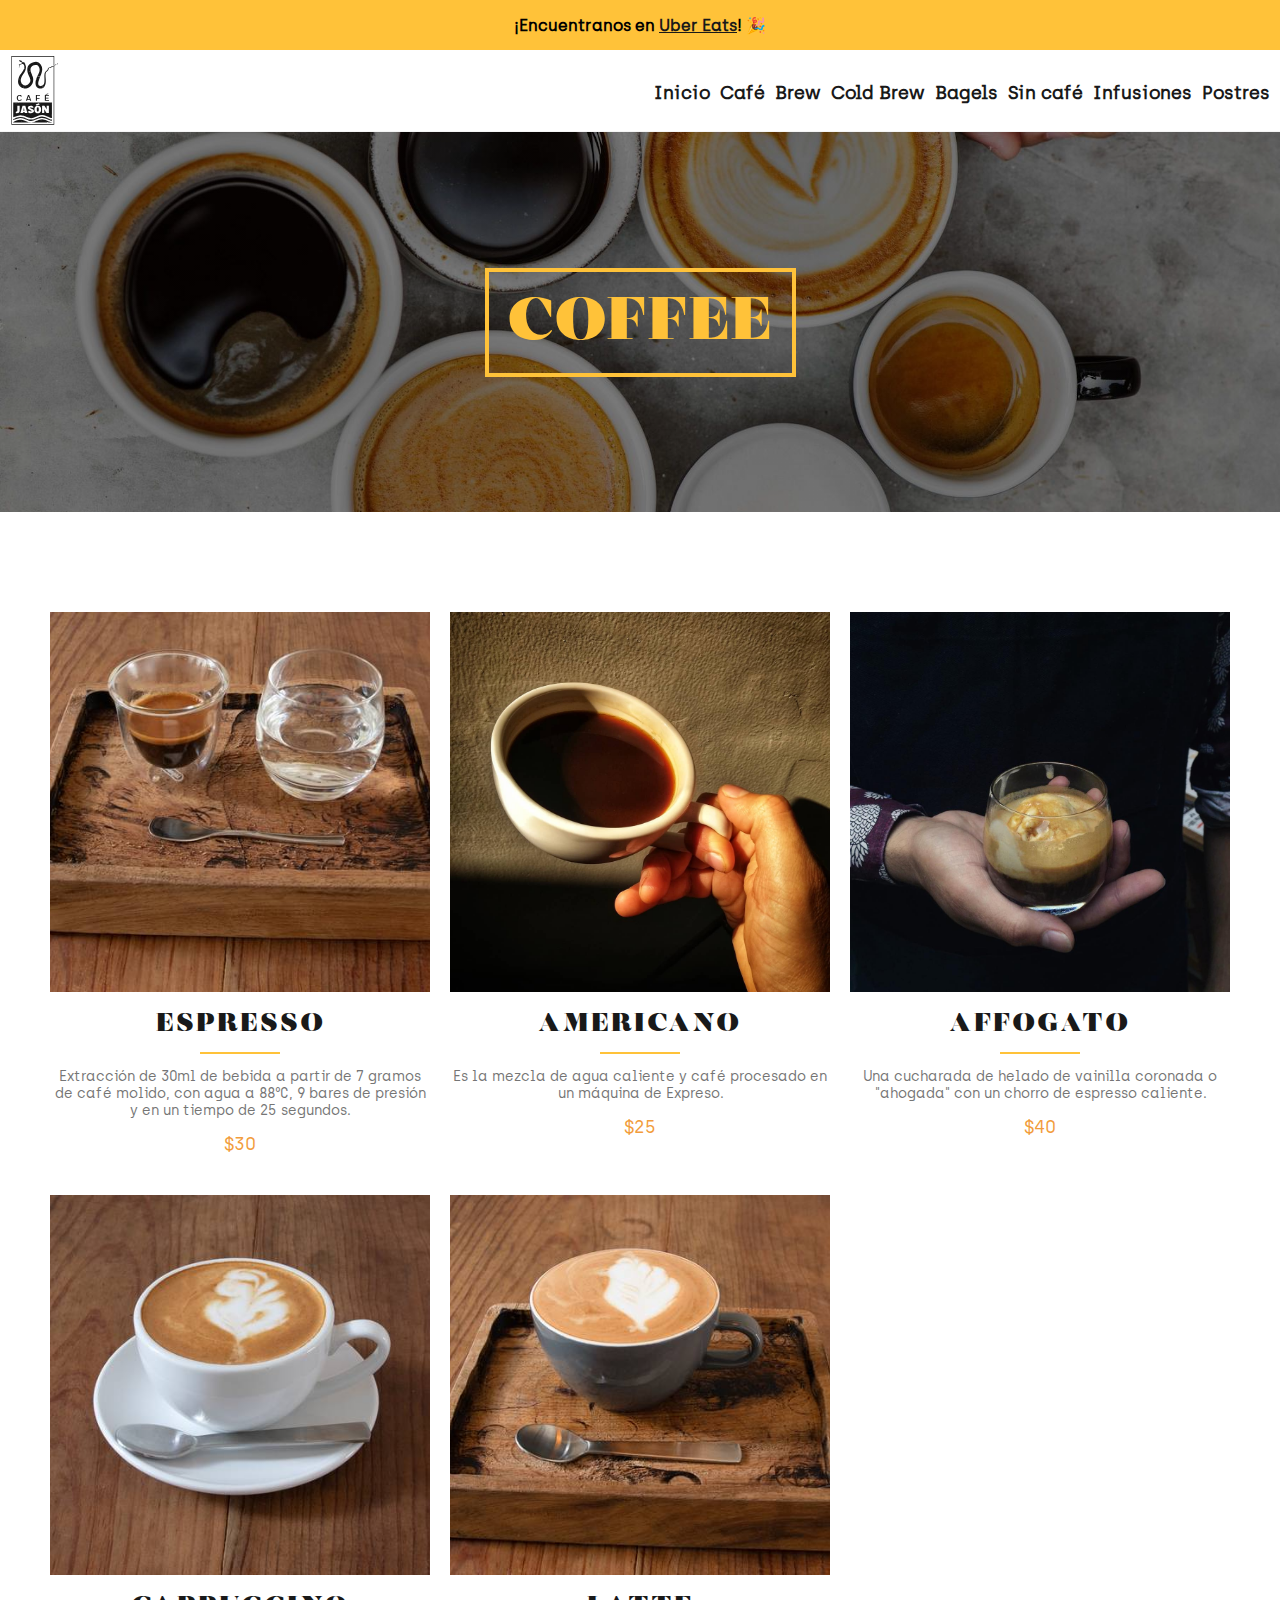
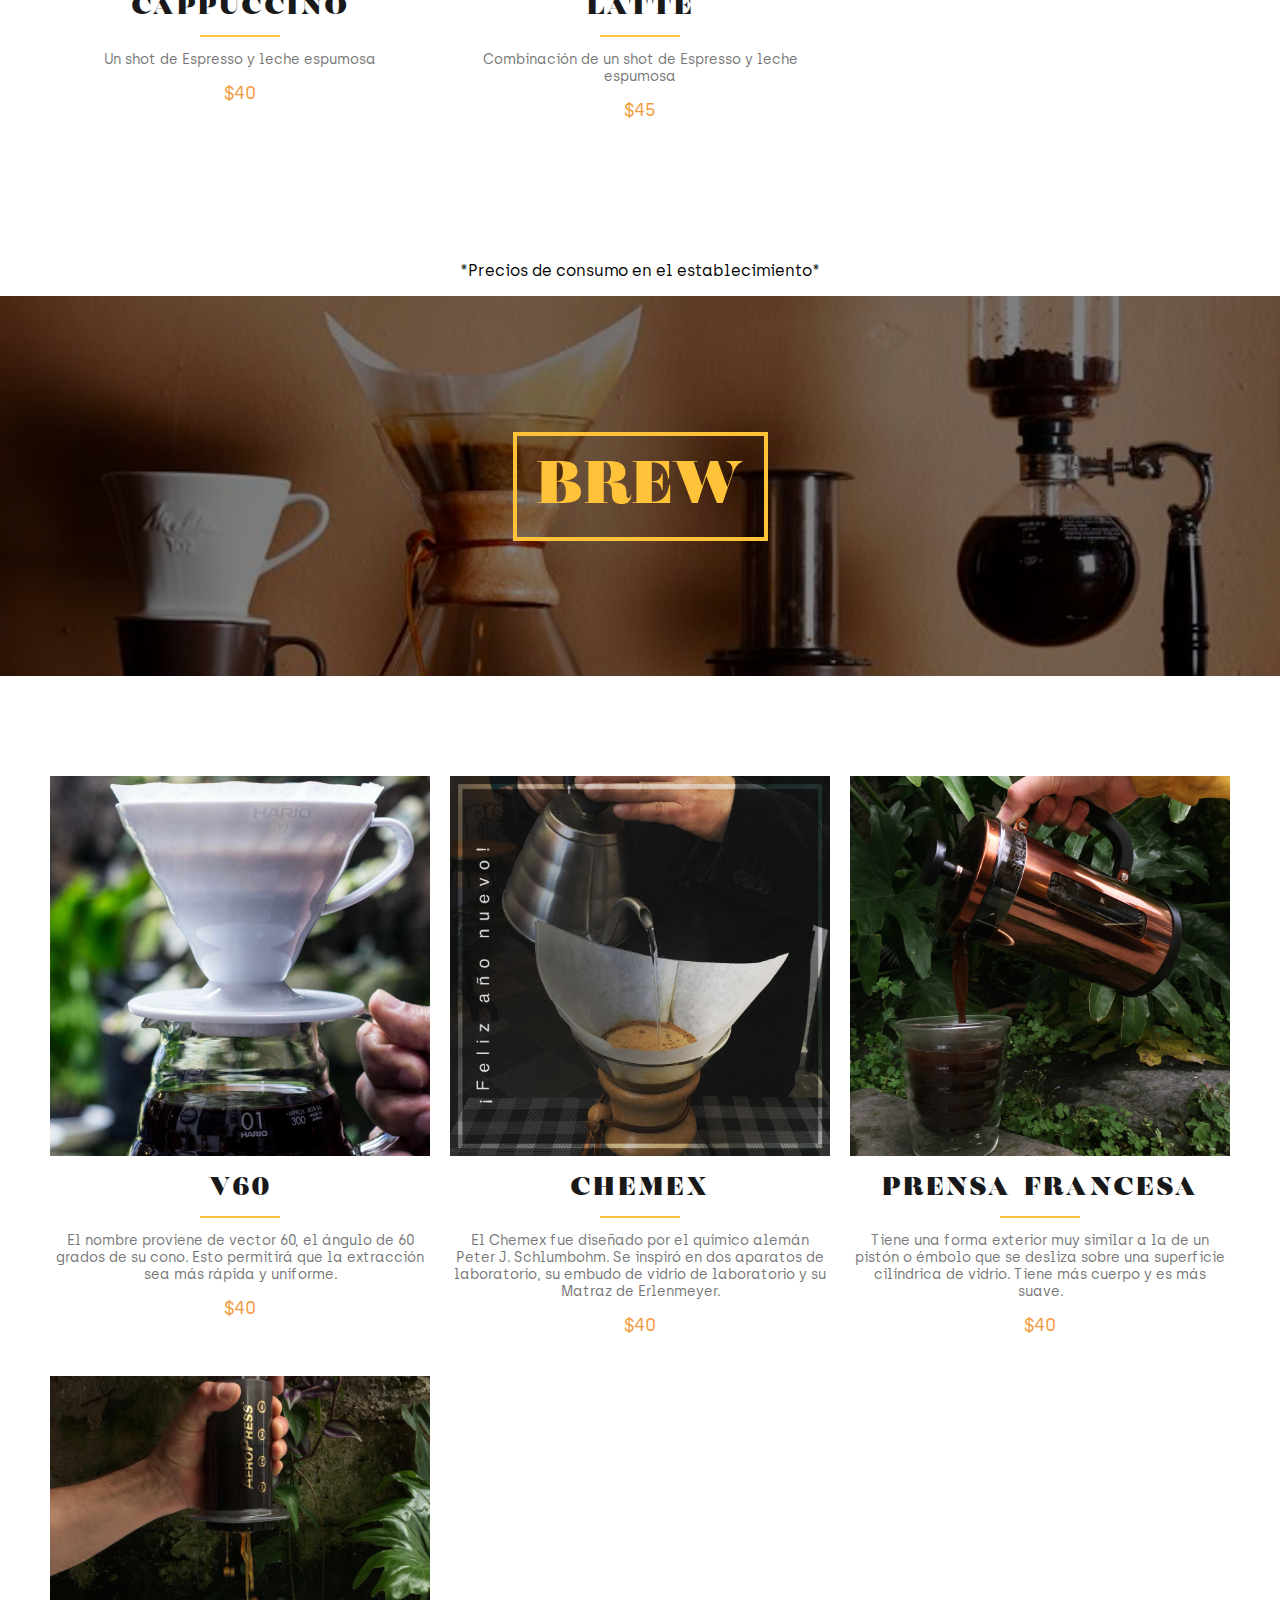
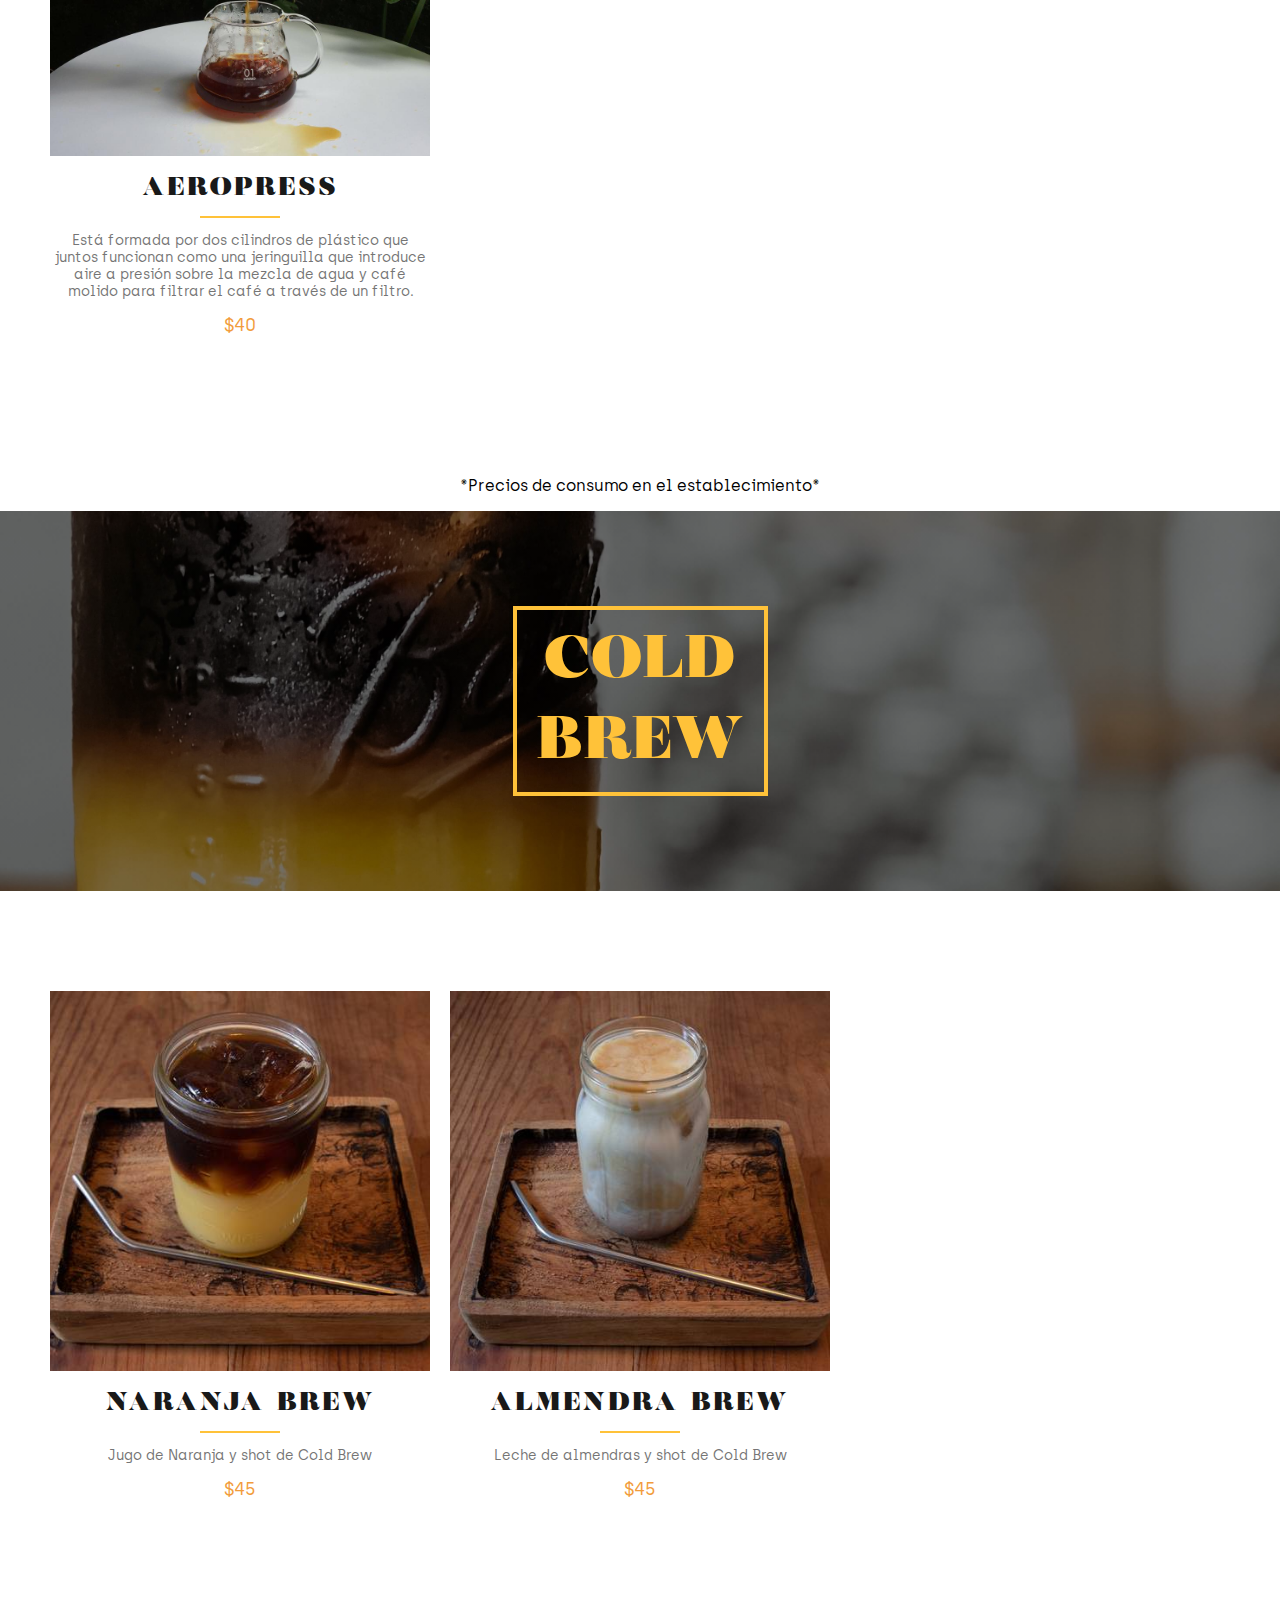
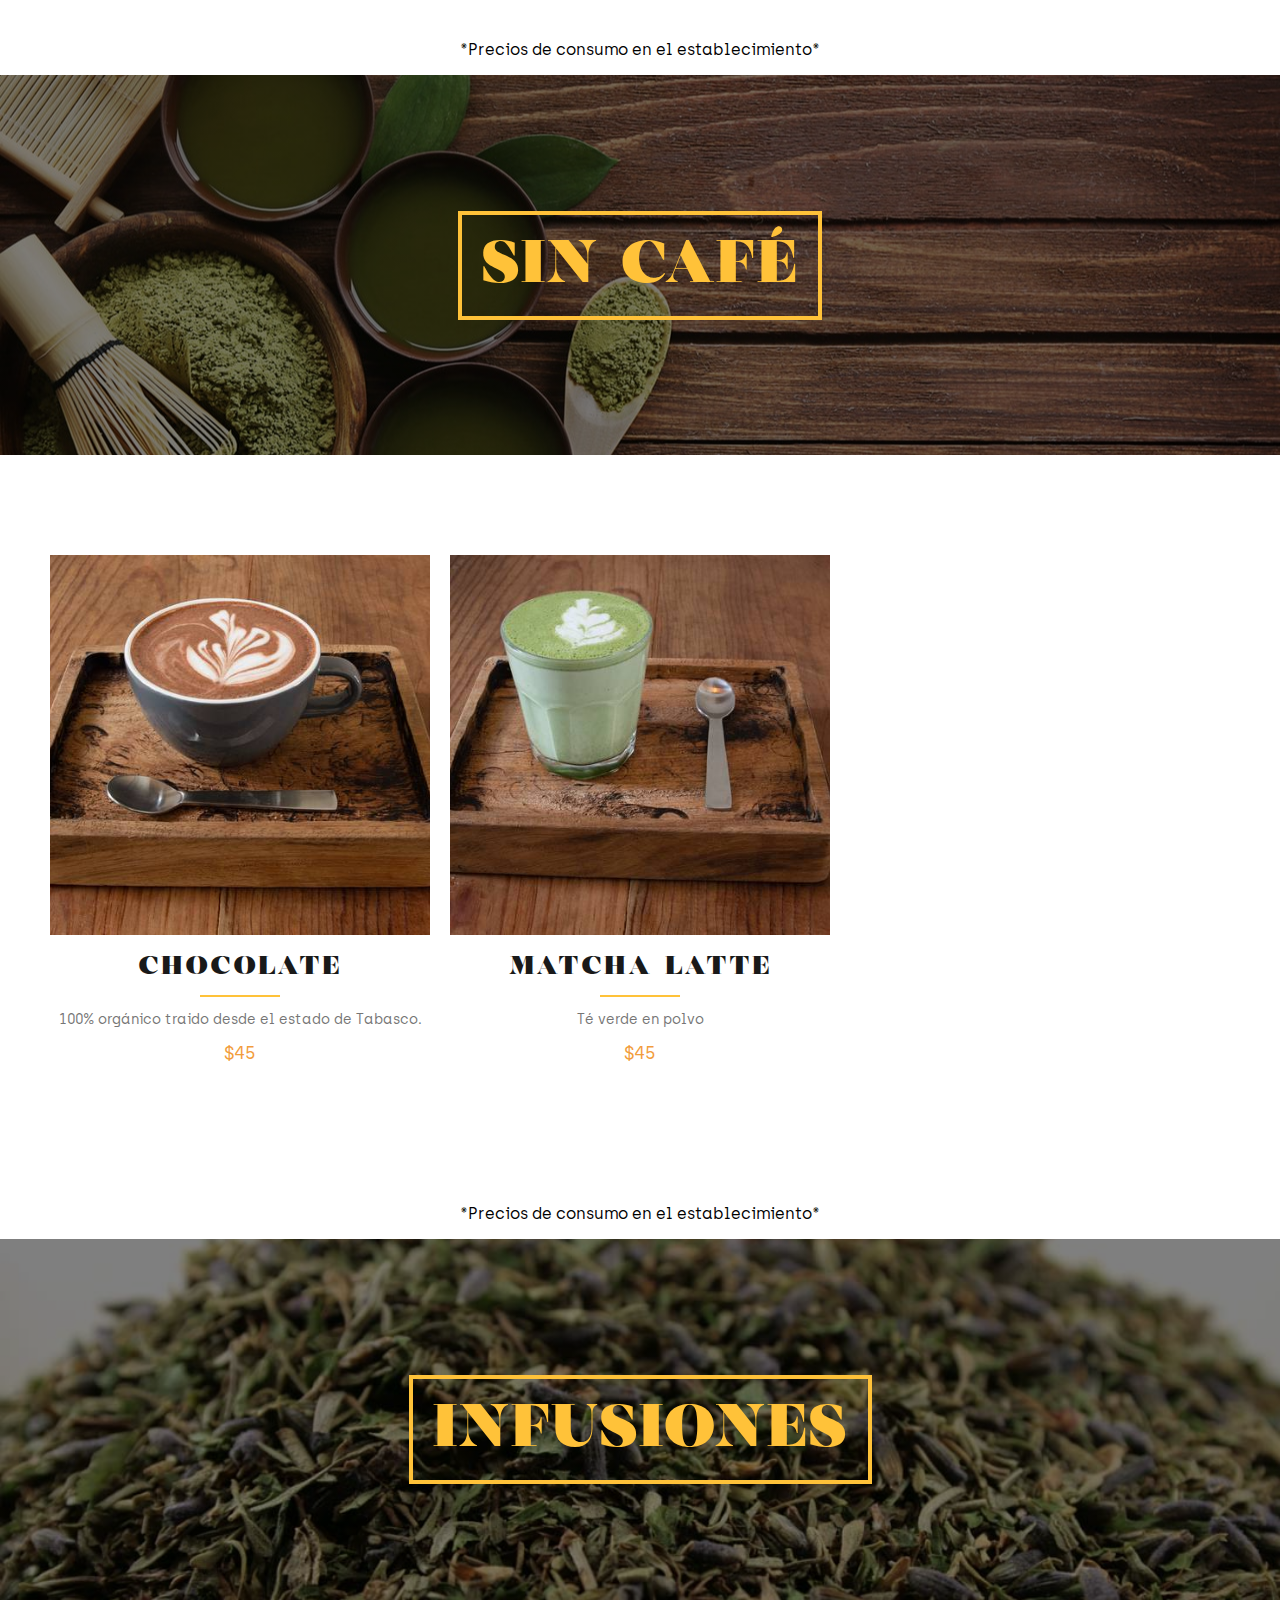
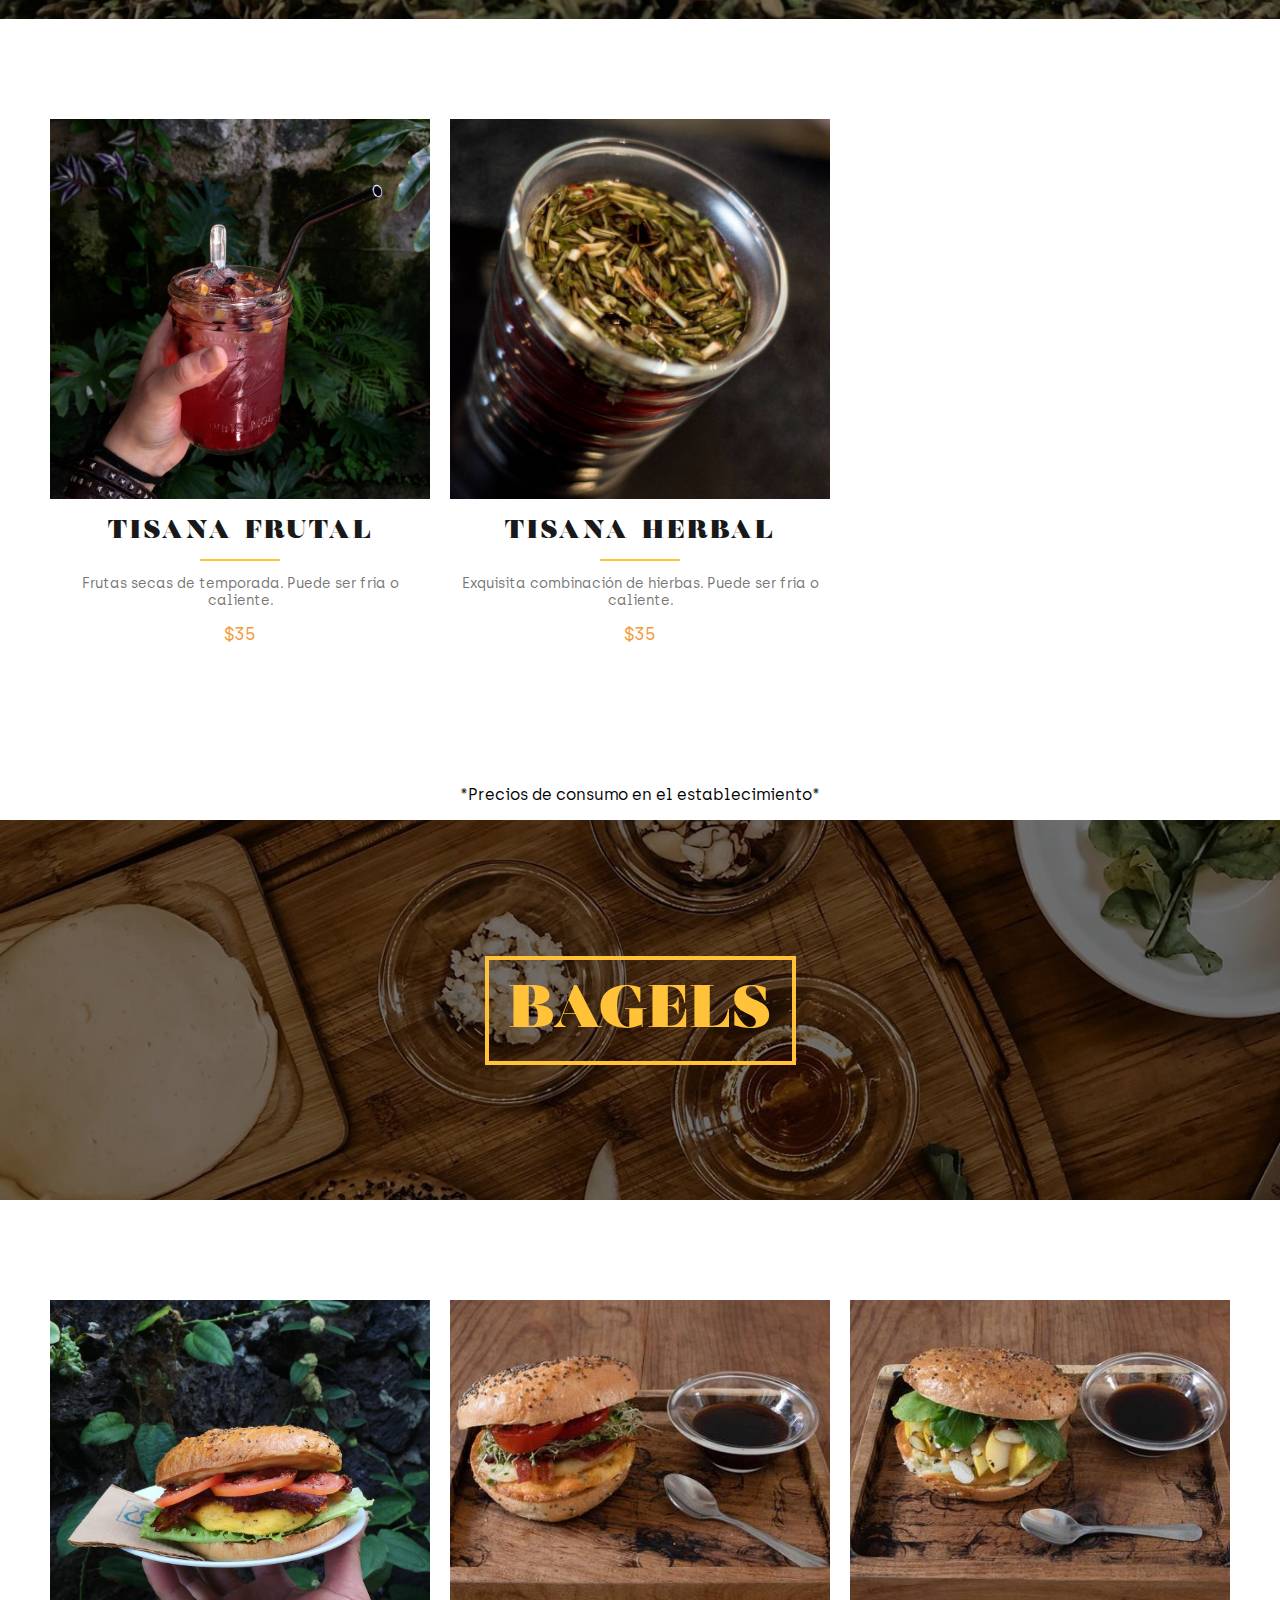
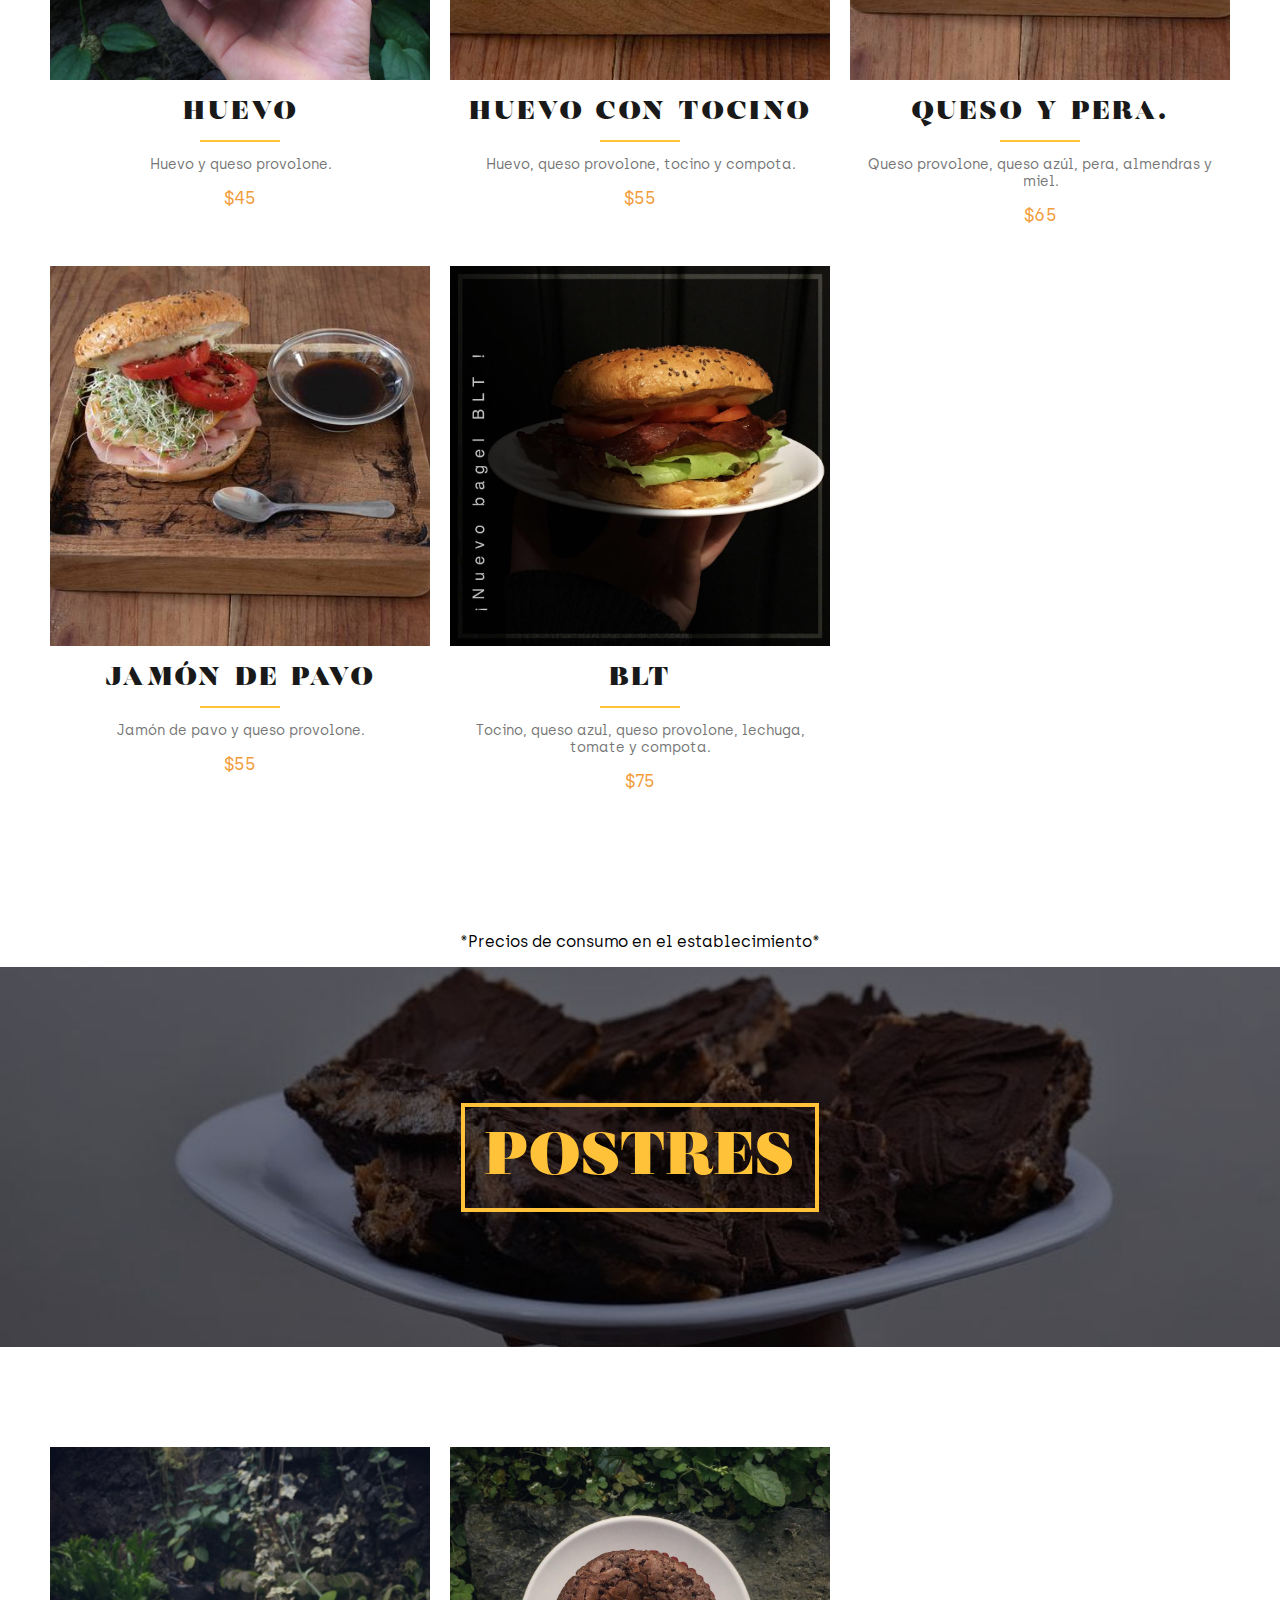
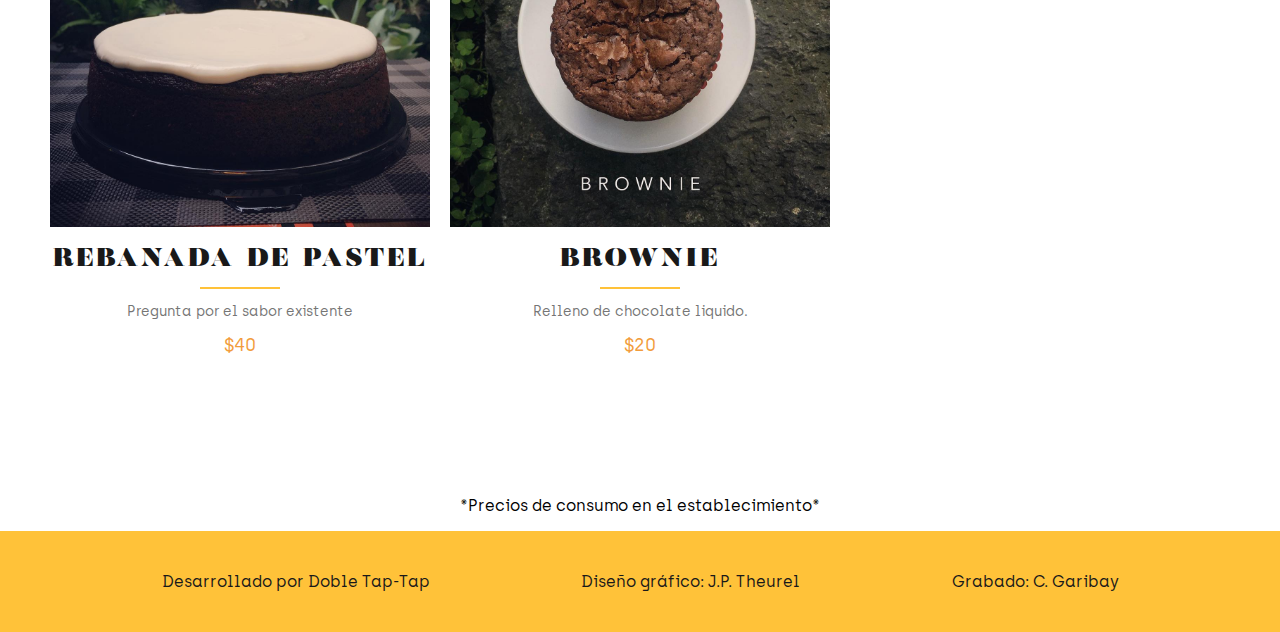
==== commit 2247bfa8: "improved menu banner styles" ====
--- a/menu.html
+++ b/menu.html
@@ -169,6 +169,14 @@
                     <p class="item-description">Té verde en polvo</p>
                     <p class="price">$45</p>
                 </div>
+            </div>
+            <p class="price-disclaimer">*Precios de consumo en el establecimiento*</p>
+        </article>
+        <article id="infusions">
+            <div class="menu-banner">
+                <h2>Infusiones</h2>
+            </div>
+            <div class="items-container menu-wrapper">
                 <div class="item-card">
                     <div class="item-img-container"><img src="./img/tisana-frutal.JPG" alt="Tisana Frutal"></div>
                     <h3>Tisana Frutal</h3>
--- a/css/style.css
+++ b/css/style.css
@@ -703,6 +703,10 @@
     background-image: linear-gradient(var(--transparent-black),var(--transparent-black)), url("../img/no-coffee-banner.jpg")
 }
 
+#infusions .menu-banner {
+    background-image: linear-gradient(var(--transparent-black),var(--transparent-black)), url("../img/infusion-banner.jpg");
+}
+
 #desserts .menu-banner {
     background-image: linear-gradient(var(--transparent-black),var(--transparent-black)), url("../img/desserts-banner.JPG")
 }
@@ -1030,6 +1034,7 @@
 
     .footer-content-container {
         flex-direction: column;
+        align-items: center;
     }
 
     .footer-link {
@@ -1042,6 +1047,15 @@
 
     .carousel-container {
         margin: 0;
+    }
+
+    #menu h2 {
+        font-size: 42px;
+    }
+
+    .menu-banner {
+        height: auto;
+        padding: 60px 0;
     }
 
 }
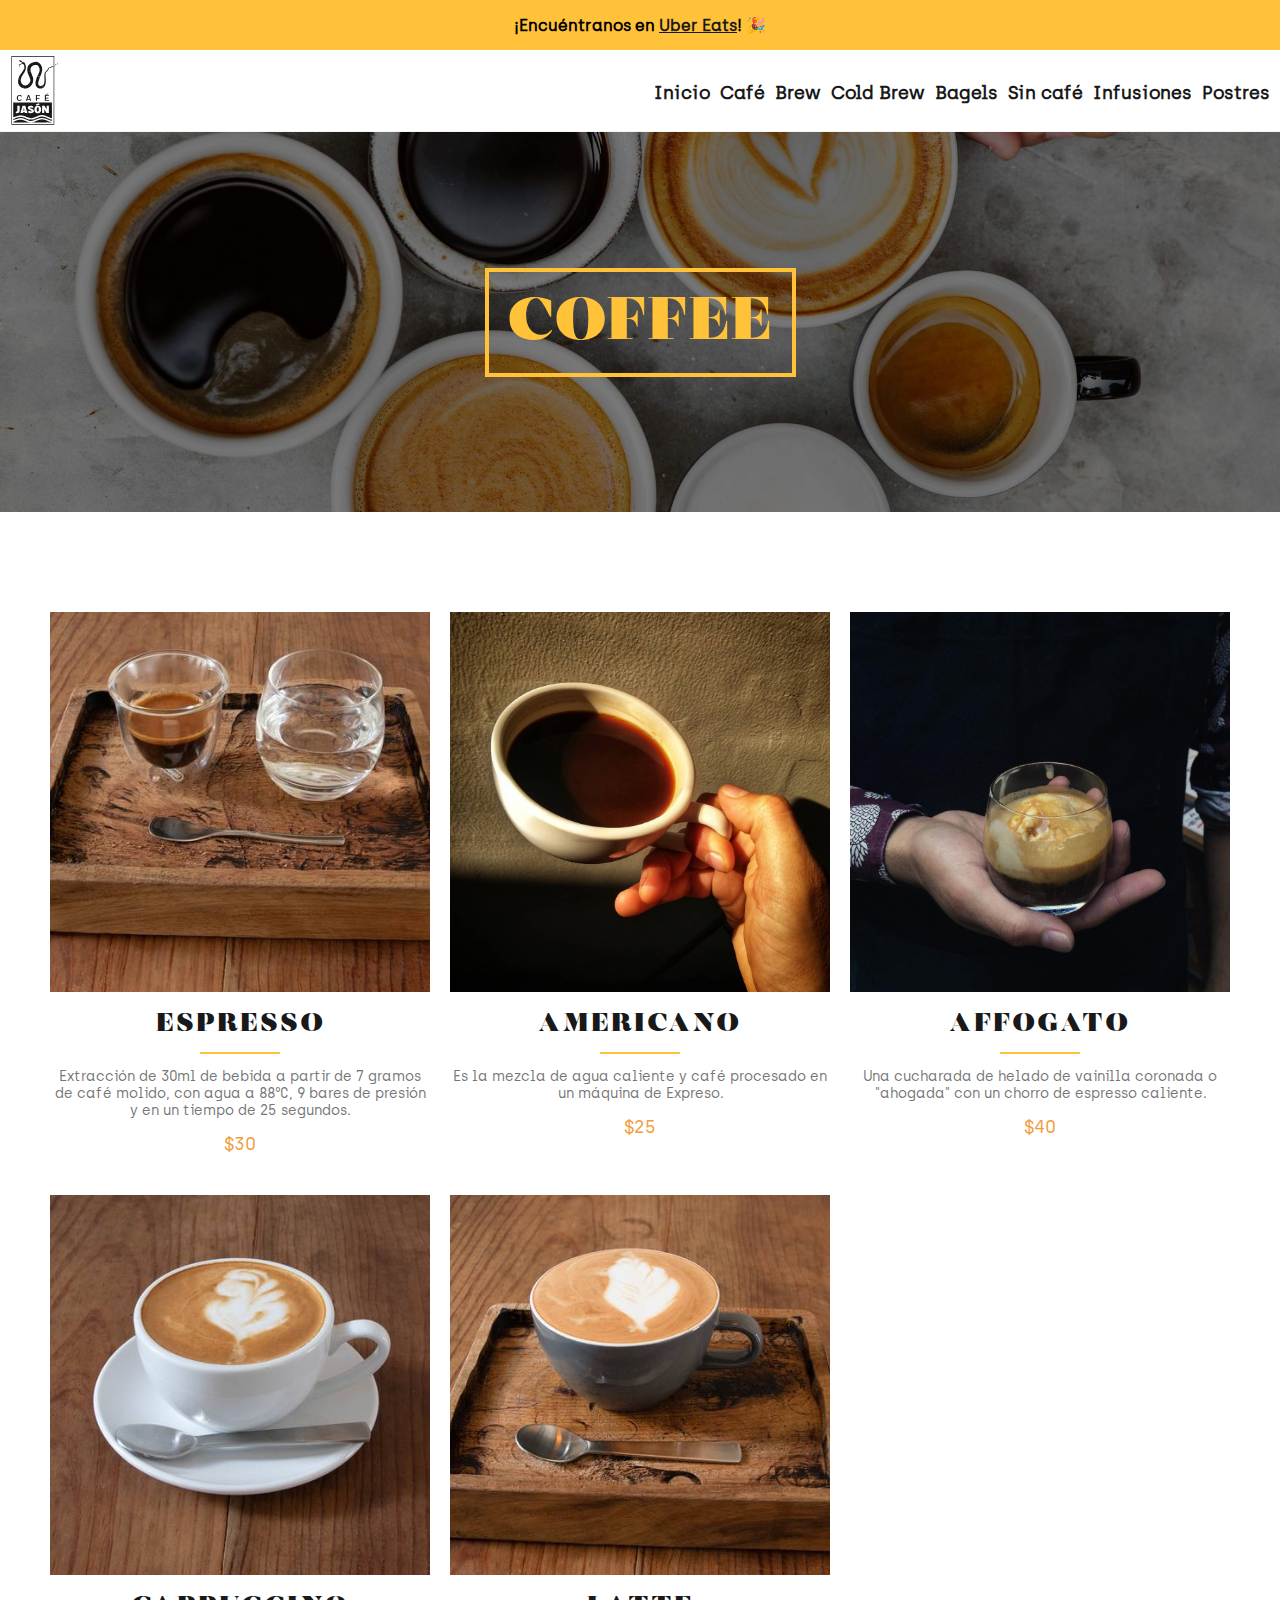
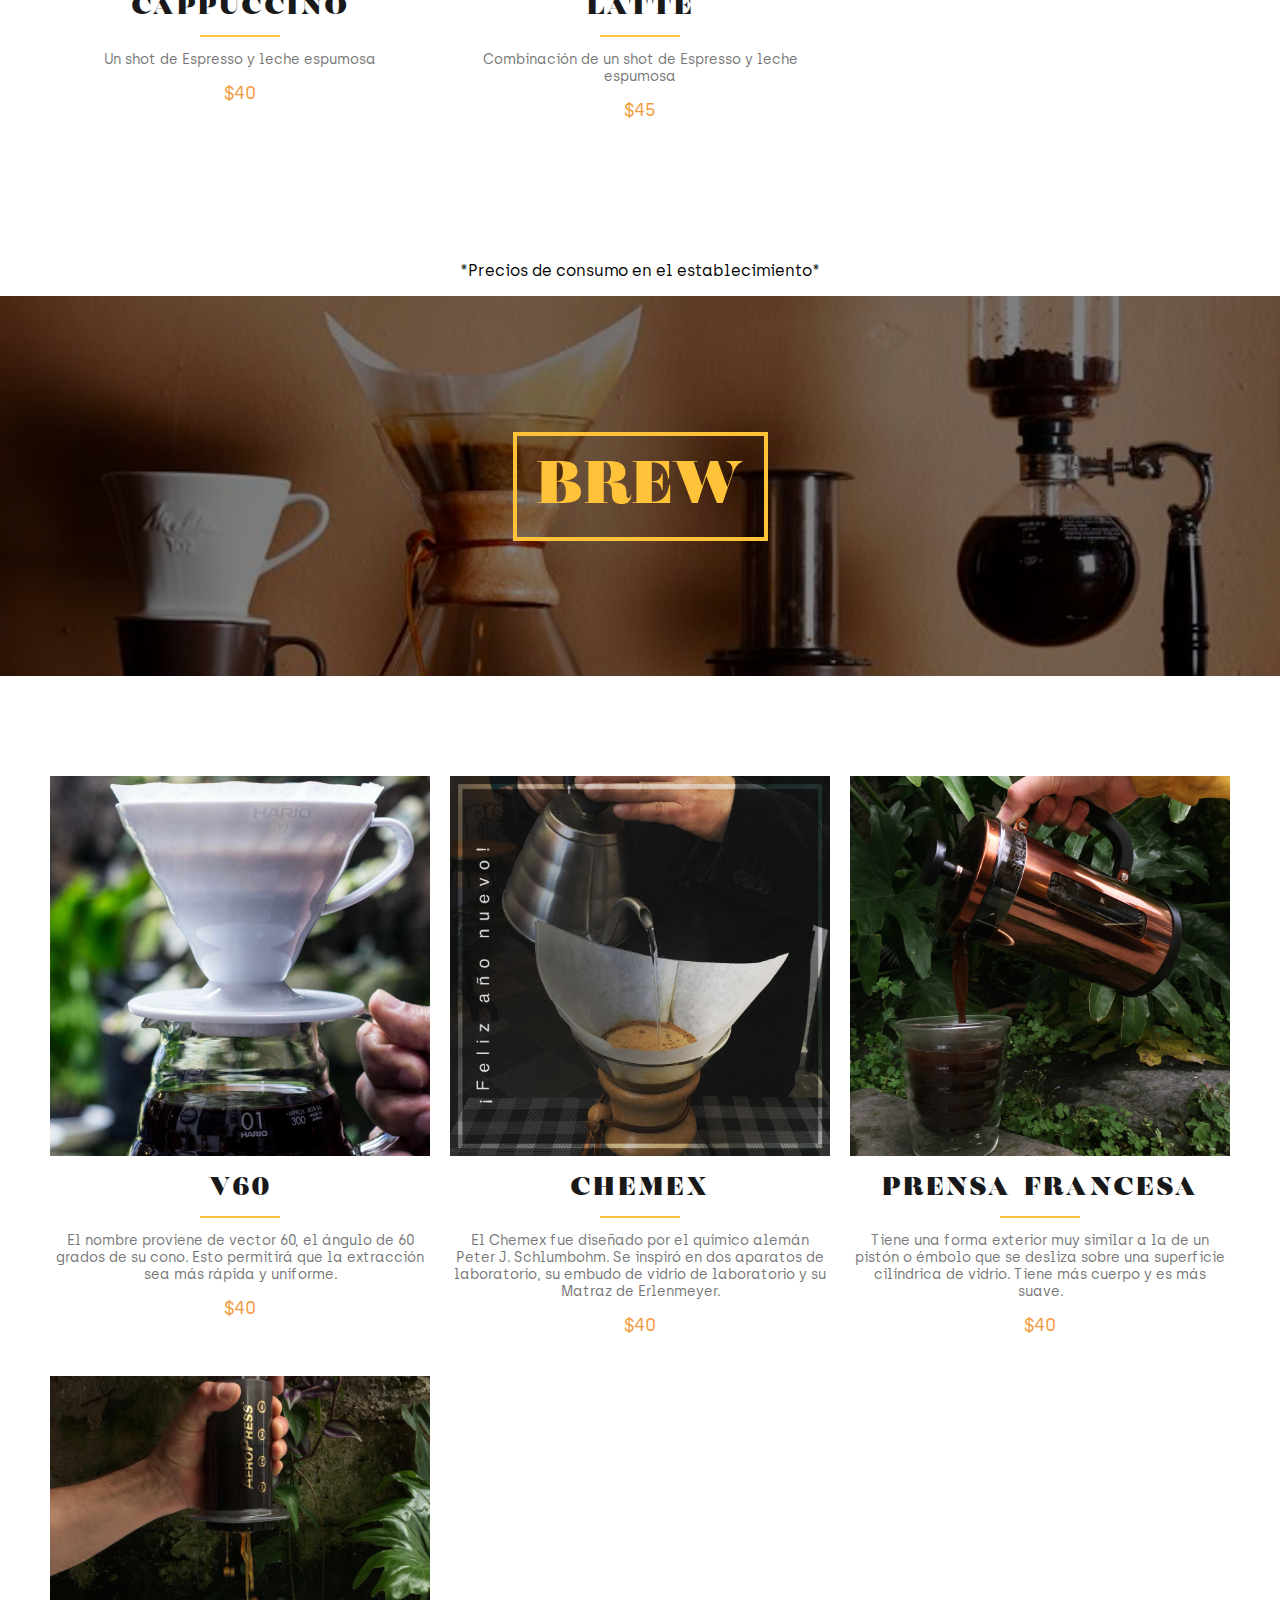
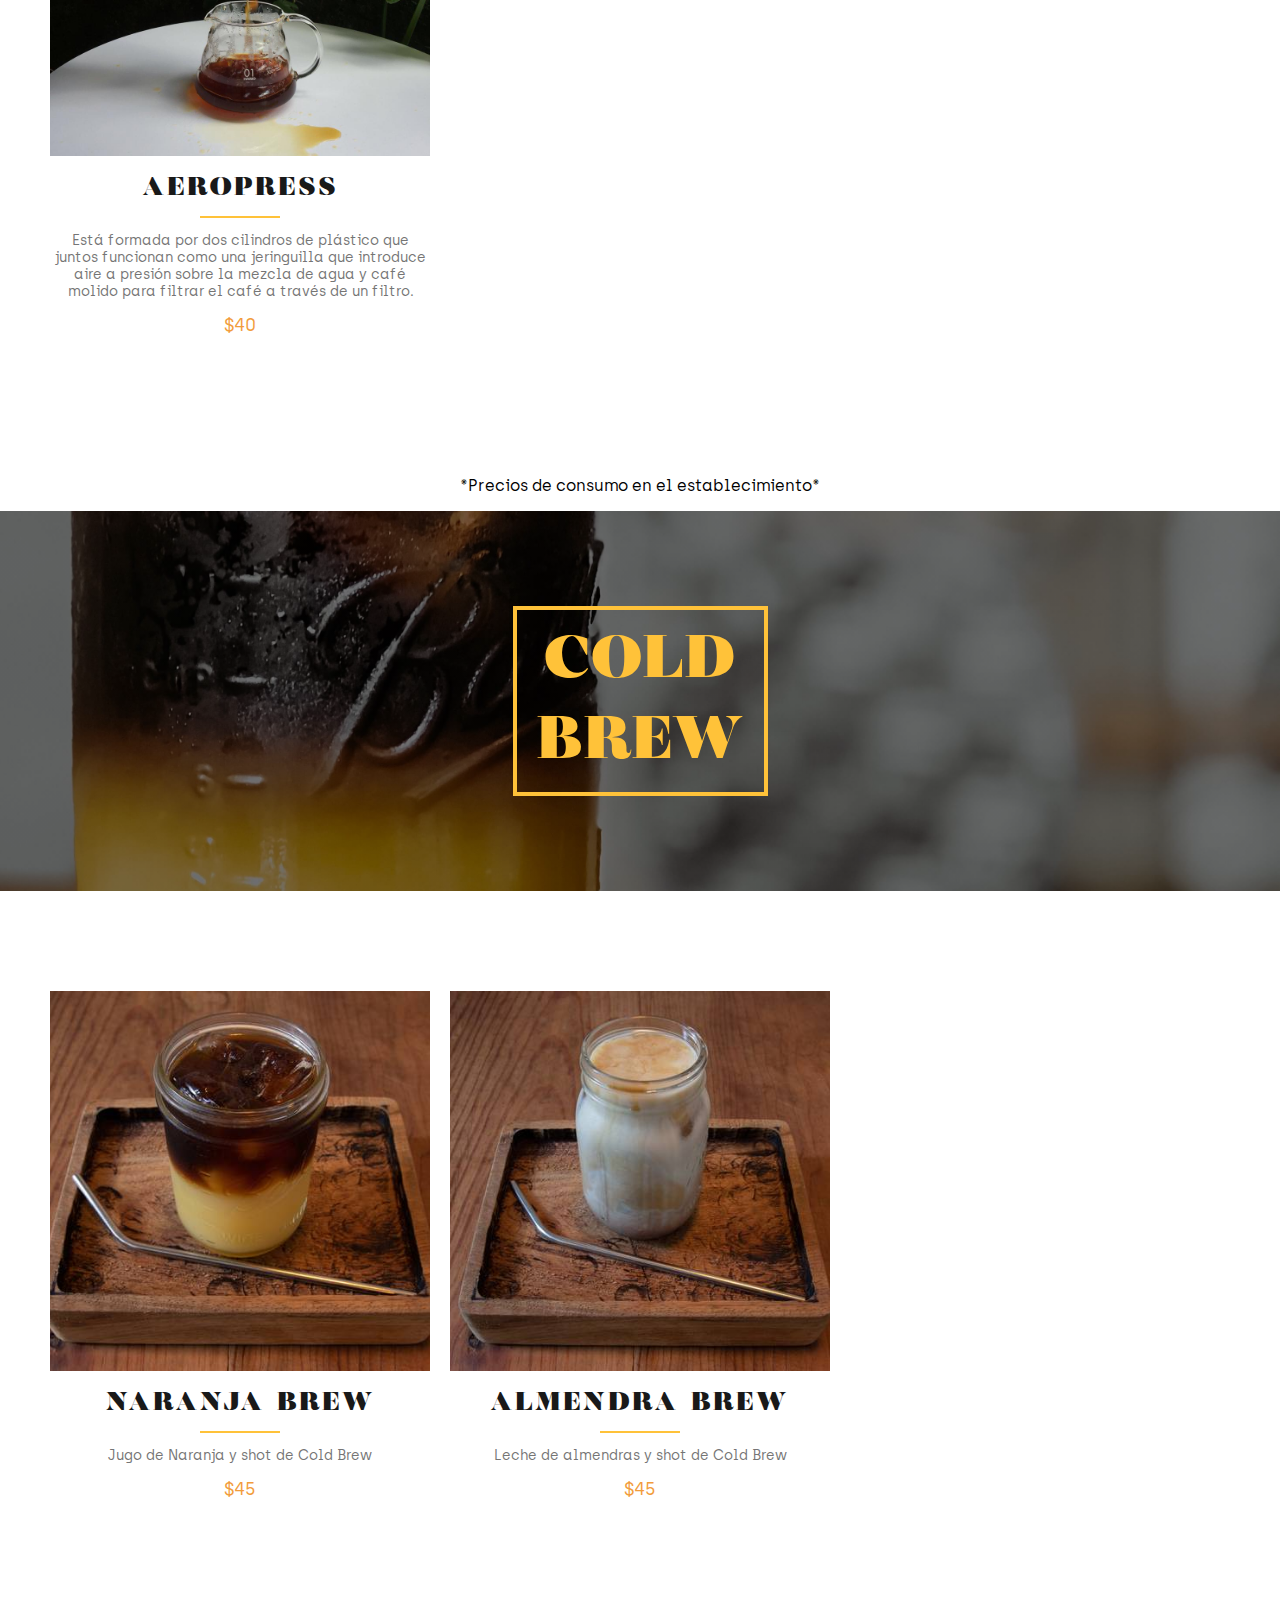
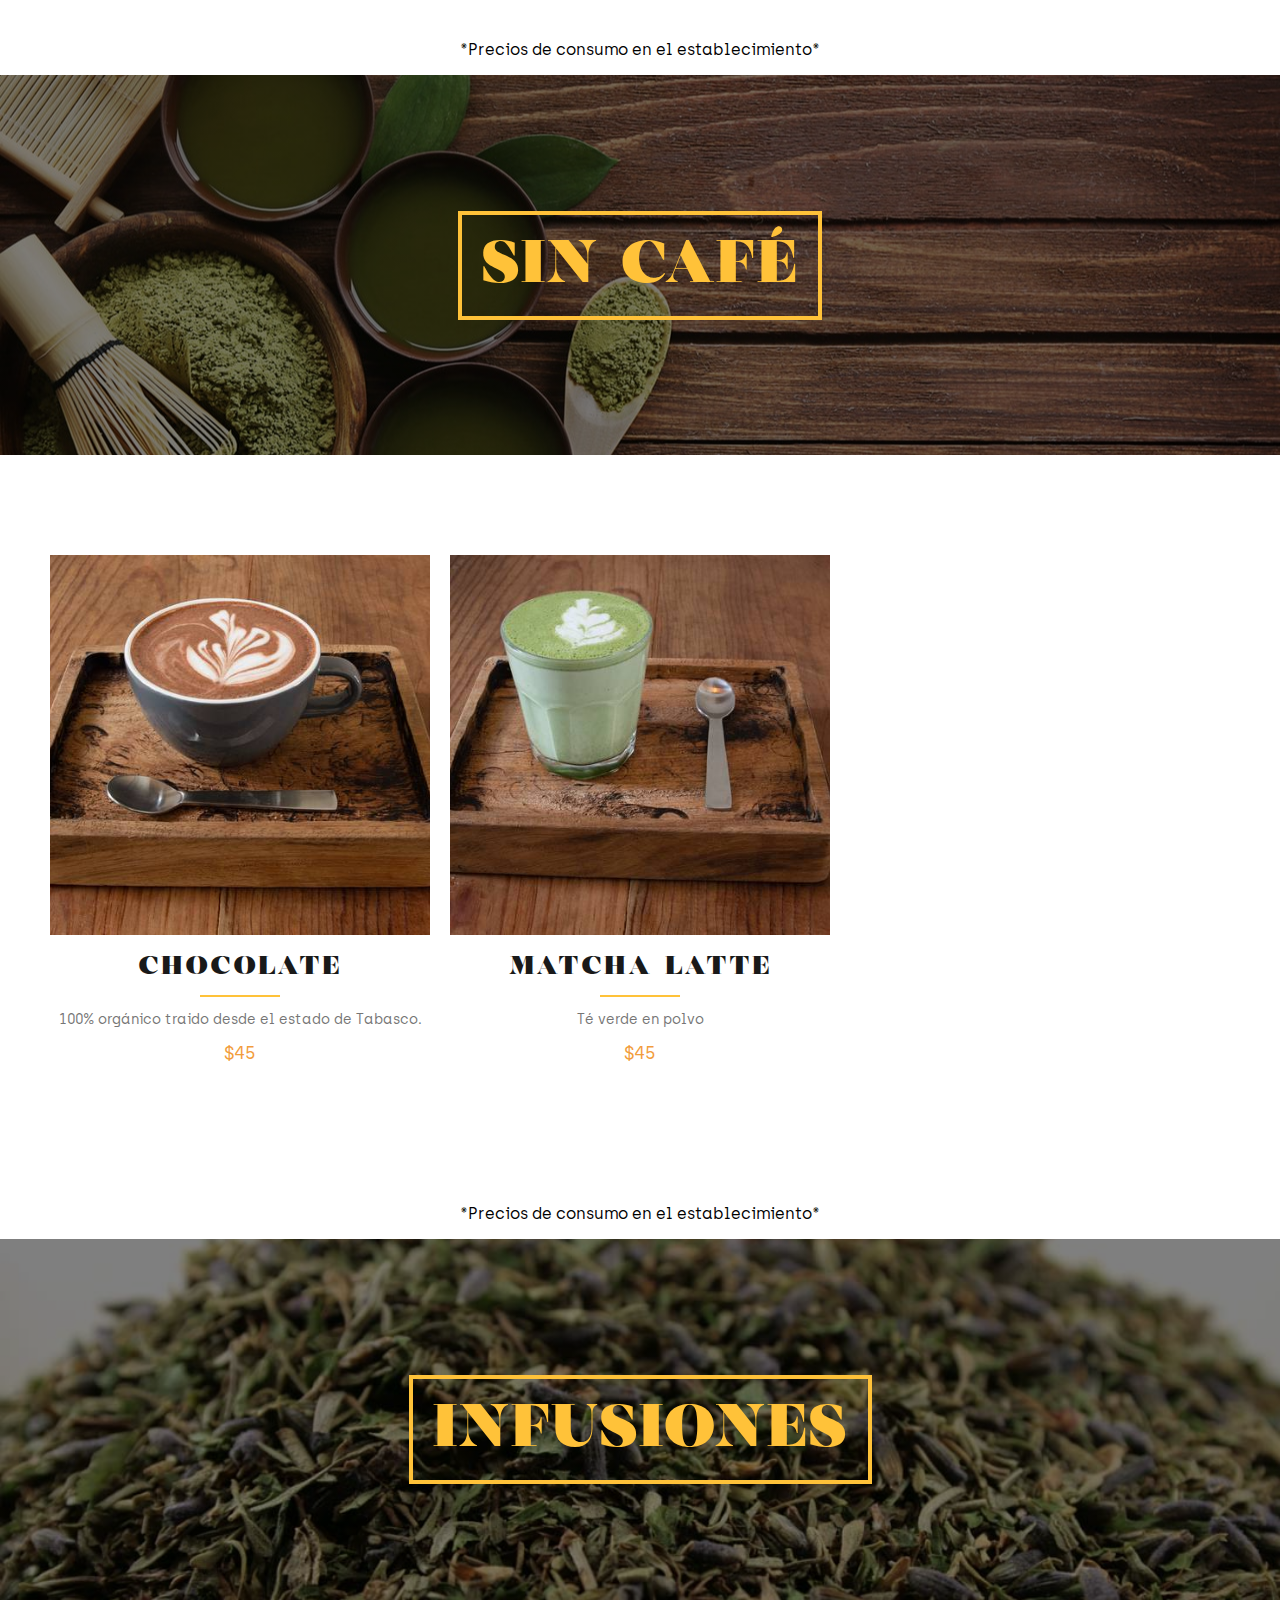
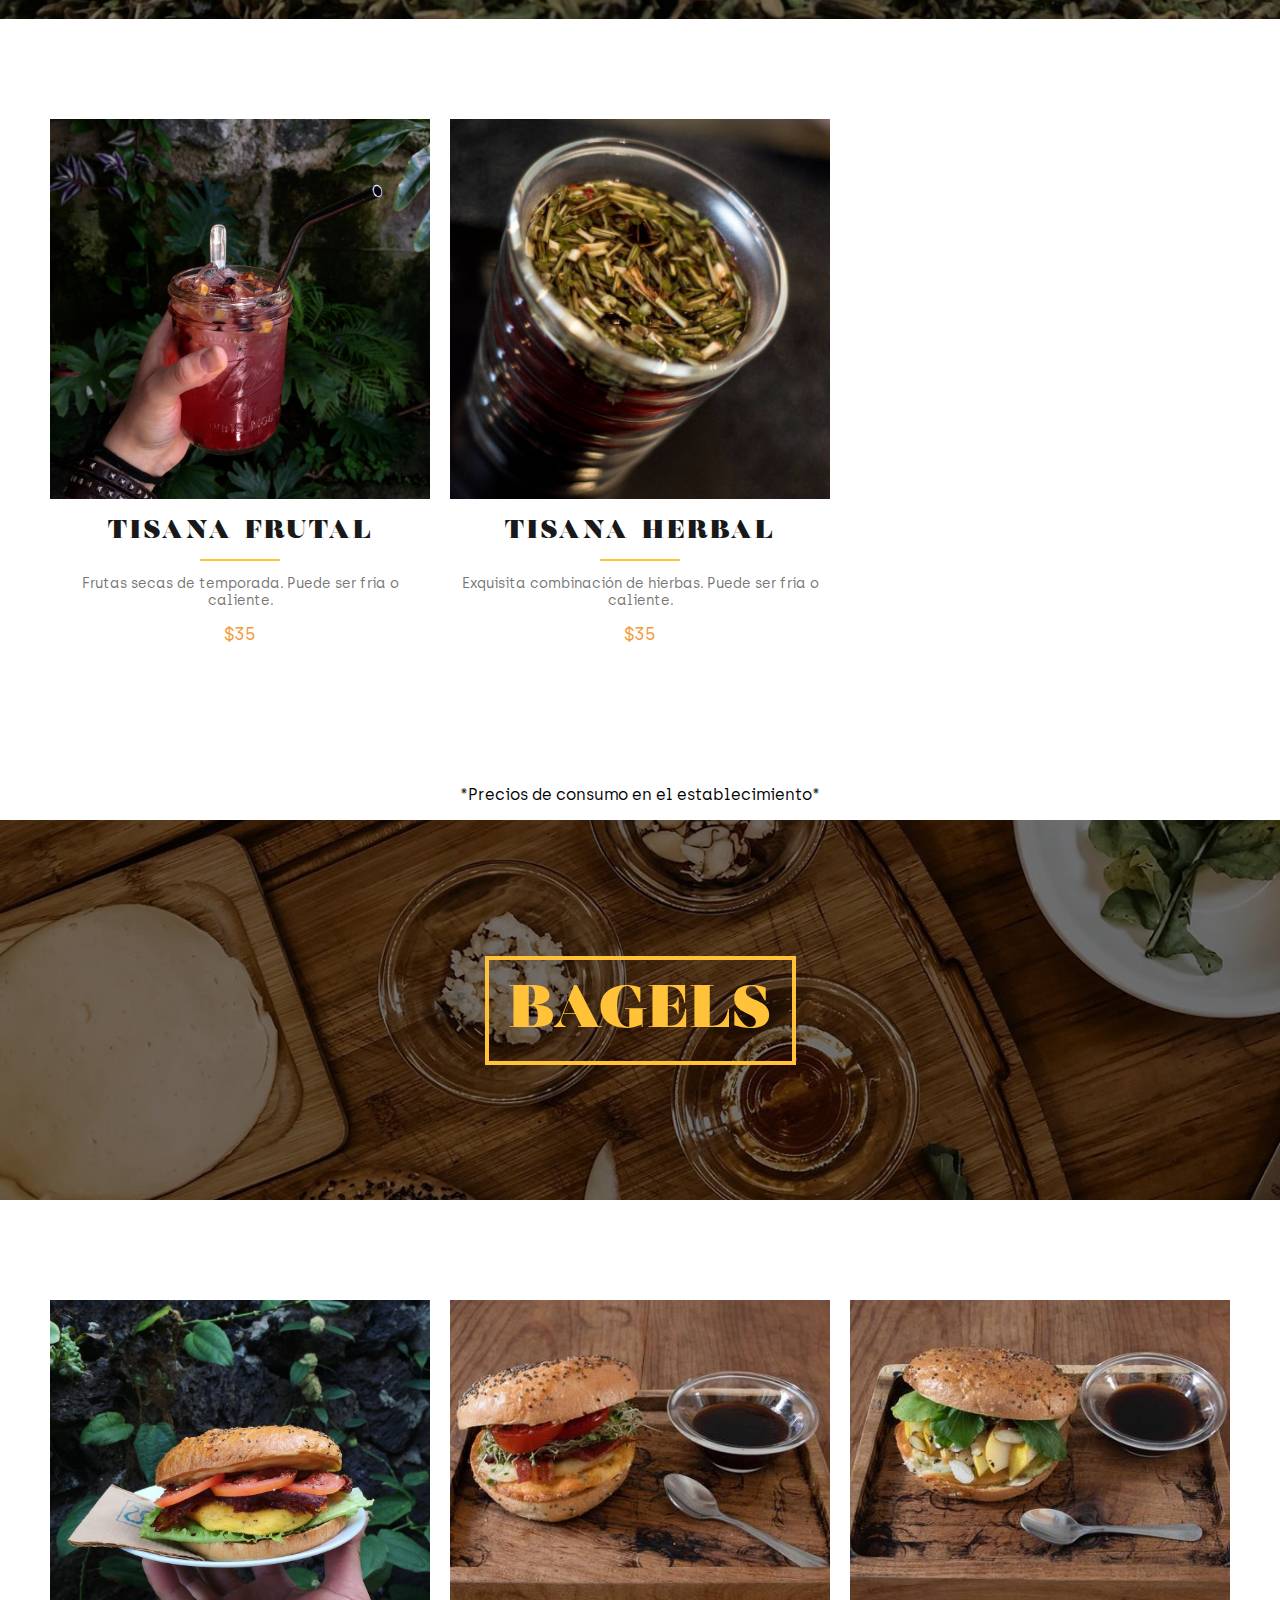
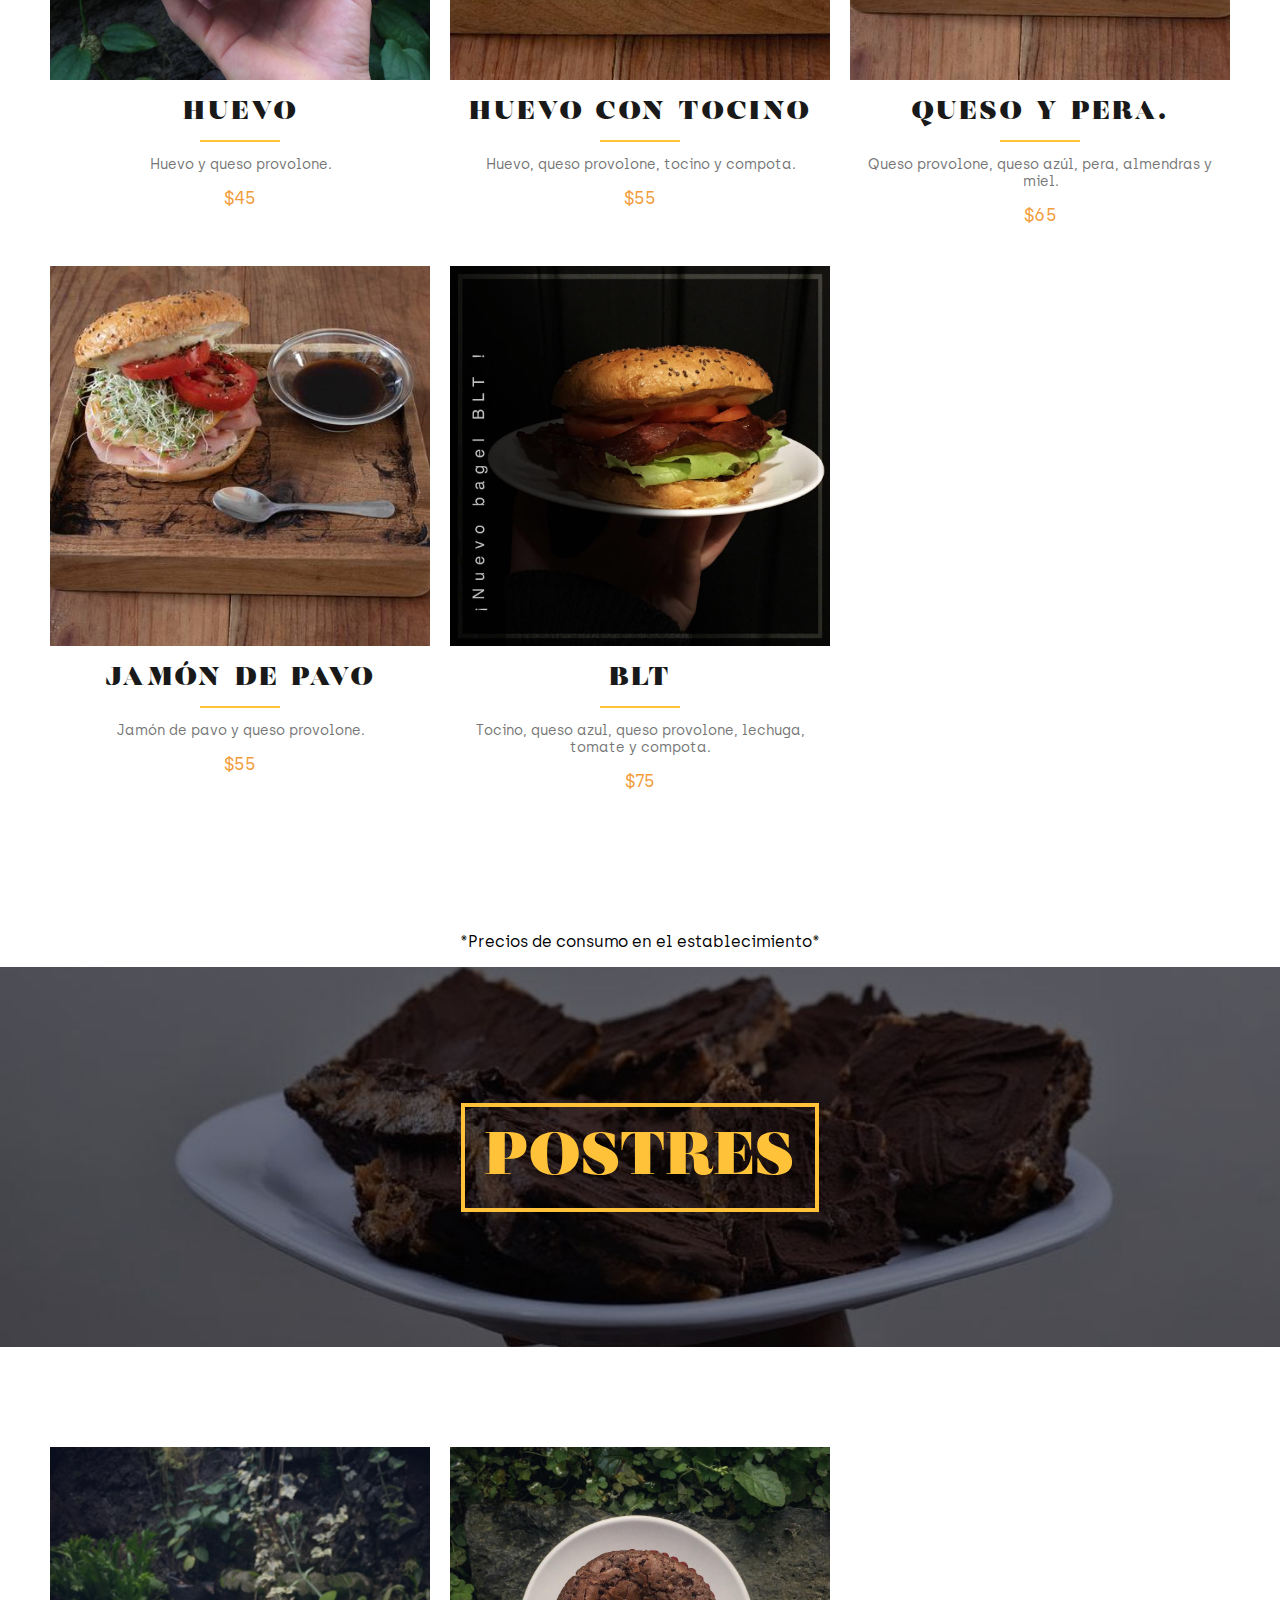
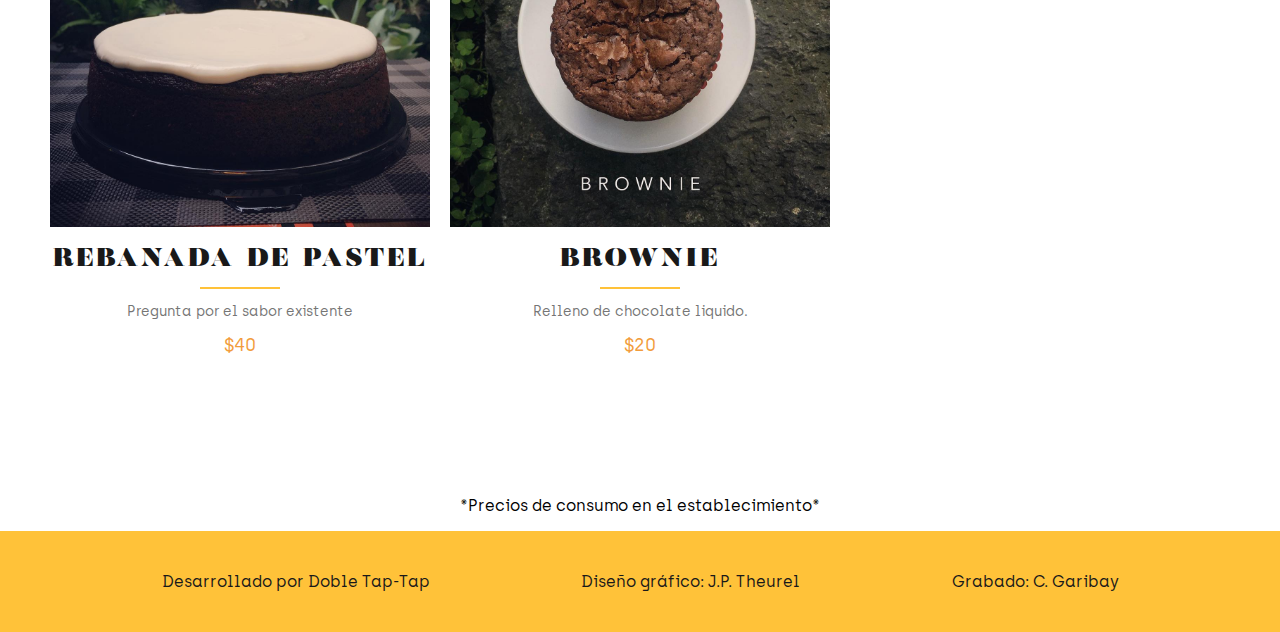
==== commit 61bb0424: "text correction" ====
--- a/menu.html
+++ b/menu.html
@@ -12,7 +12,7 @@
     <i class="icon-menu burger-button" id="burger-button"></i>
     <header class="">
             <div class="fake-header">
-                <p class="header-message"><strong>¡Encuentranos en <a href="https://www.ubereats.com/es-MX/xalapa/food-delivery/cafe-jason-xalapa/3NsdIr1FREWdpQRIB-o-Zg/" target="_blank">Uber Eats</a>! 🎉</strong></p>
+                <p class="header-message"><strong>¡Encuéntranos en <a href="https://www.ubereats.com/es-MX/xalapa/food-delivery/cafe-jason-xalapa/3NsdIr1FREWdpQRIB-o-Zg/" target="_blank">Uber Eats</a>! 🎉</strong></p>
             </div>
             <div class="main-header">
                 <div class="wrapper">
